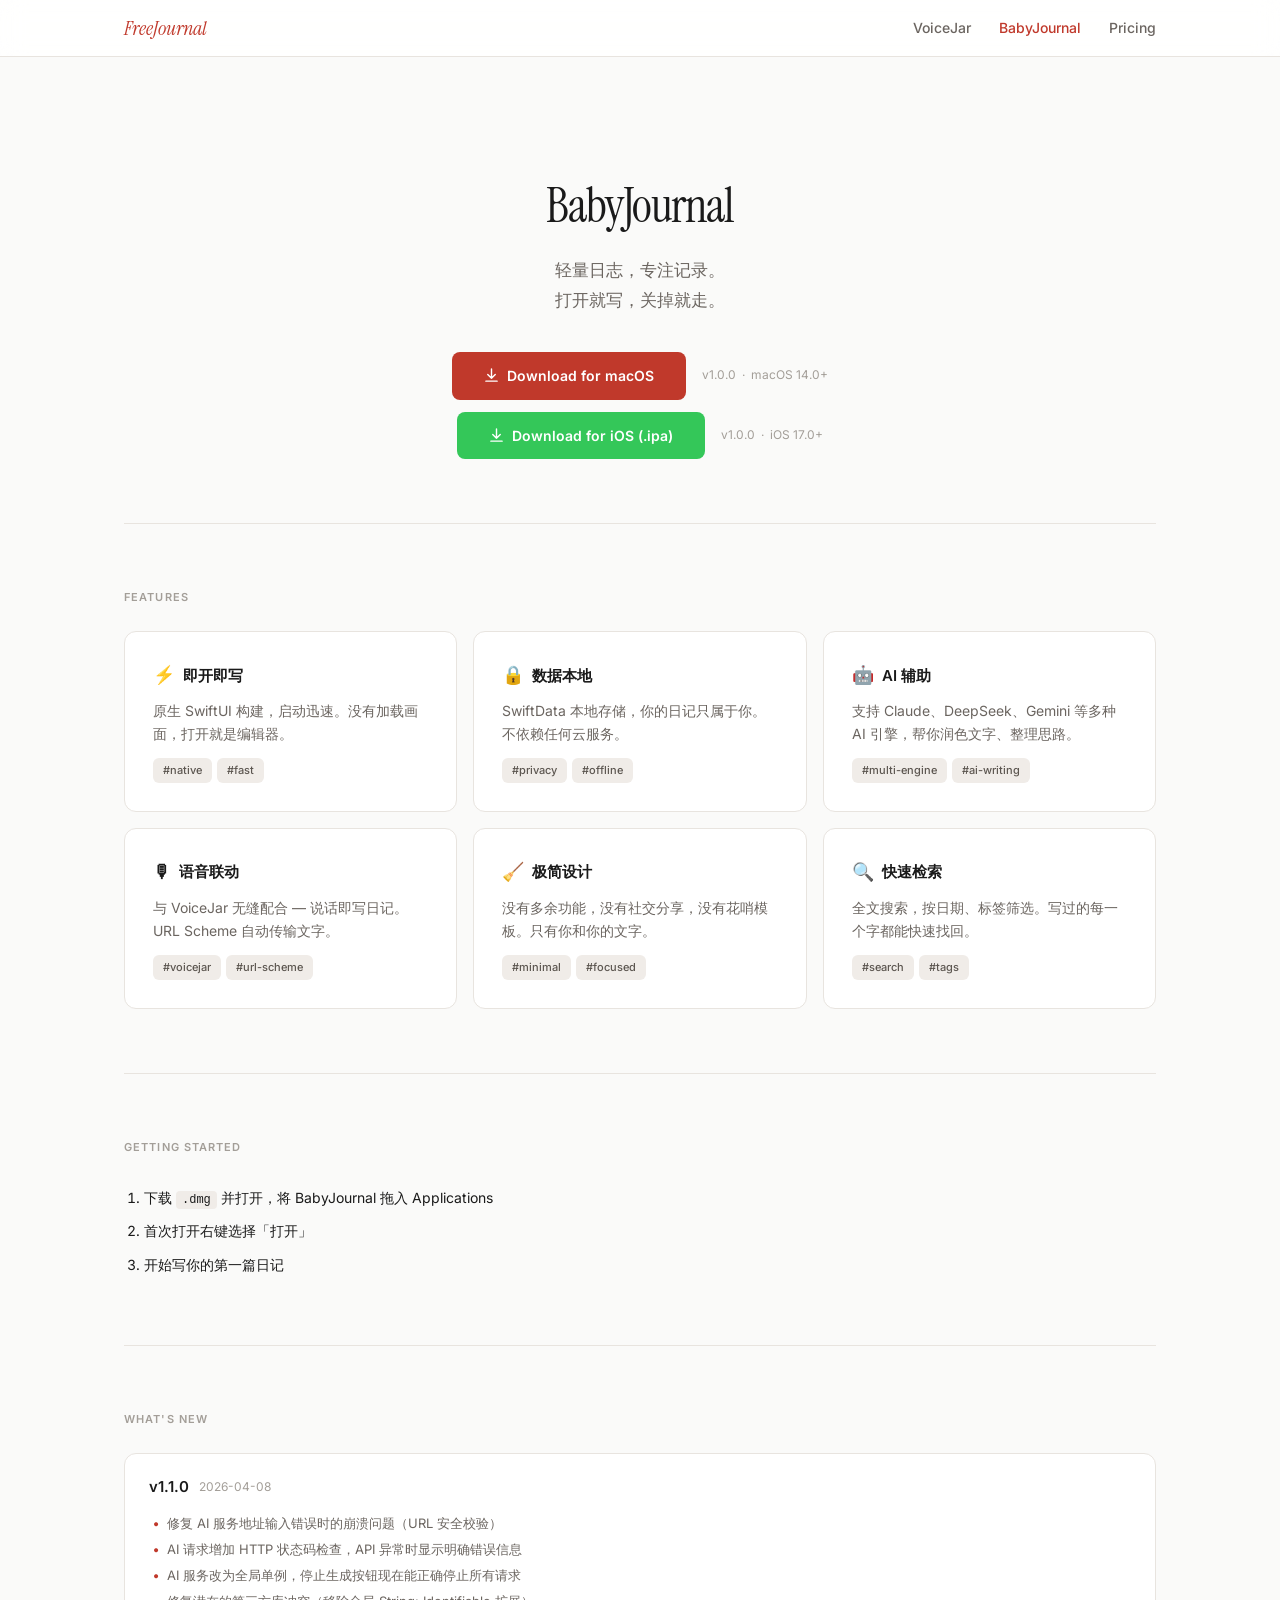
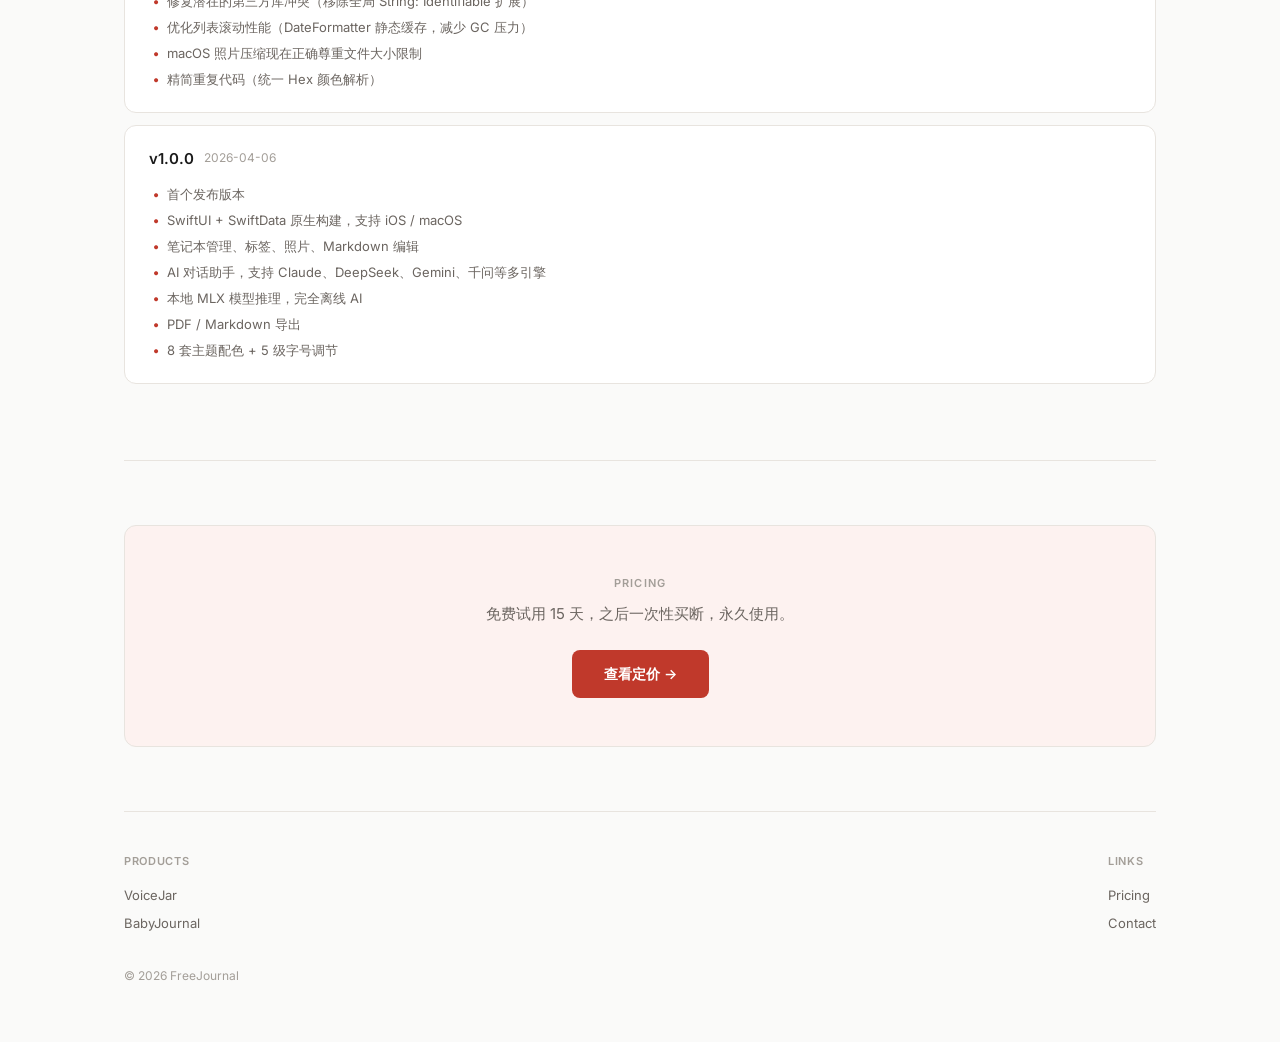
==== babyjournal/index.html @ 710d8aea "Update VoiceJar v1.0.0 + add BabyJournal downloads - VoiceJar: new DMG with translation feature, ind" ====
<!DOCTYPE html>
<html lang="zh-CN">
<head>
    <meta charset="UTF-8">
    <meta name="viewport" content="width=device-width, initial-scale=1.0">
    <title>BabyJournal — 轻量日志 App</title>
    <meta name="description" content="轻量日志，专注记录。原生 macOS 应用，数据本地存储，AI 辅助写作。">
    <link rel="icon" href="/favicon.svg" type="image/svg+xml">
    <meta property="og:title" content="BabyJournal — 轻量日志 App">
    <meta property="og:description" content="轻量日志，专注记录。原生 macOS 应用，数据本地存储，AI 辅助写作。">
    <meta property="og:type" content="website">
    <meta property="og:url" content="https://freejournal.app/babyjournal/">
    <meta property="og:image" content="https://freejournal.app/og-image.svg">
    <meta name="twitter:card" content="summary_large_image">
    <link rel="stylesheet" href="../style.css">
</head>
<body>

    <div class="nav"><div class="nav-inner">
        <a href="../" class="nav-logo">FreeJournal</a>
        <div class="nav-links">
            <a href="../voicejar/">VoiceJar</a>
            <a href="../babyjournal/" class="active">BabyJournal</a>
            <a href="../pricing/">Pricing</a>
        </div>
    </div></div>

    <div class="container">

        <div class="hero">
            <h1>BabyJournal</h1>
            <p class="sub">轻量日志，专注记录。<br>打开就写，关掉就走。</p>
            <div class="dl">
                <a href="./BabyJournal.dmg" class="btn">
                    <svg viewBox="0 0 16 16" fill="none"><path d="M8 1v10M4 7l4 4 4-4M2 14h12" stroke="currentColor" stroke-width="1.5" stroke-linecap="round" stroke-linejoin="round"/></svg>
                    Download for macOS
                </a>
                <span class="meta">v1.0.0&ensp;·&ensp;macOS 14.0+</span>
            </div>
            <div class="dl" style="margin-top:12px">
                <a href="./BabyJournal.ipa" class="btn" style="background:var(--accent2,#34c759)">
                    <svg viewBox="0 0 16 16" fill="none"><path d="M8 1v10M4 7l4 4 4-4M2 14h12" stroke="currentColor" stroke-width="1.5" stroke-linecap="round" stroke-linejoin="round"/></svg>
                    Download for iOS (.ipa)
                </a>
                <span class="meta">v1.0.0&ensp;·&ensp;iOS 17.0+</span>
            </div>
        </div>

        <hr class="divider">

        <section>
            <p class="slabel">Features</p>
            <div class="features">
                <div class="fc"><h3><span>⚡</span> 即开即写</h3><p>原生 SwiftUI 构建，启动迅速。没有加载画面，打开就是编辑器。</p><div class="tag-row"><span class="tag">#native</span><span class="tag">#fast</span></div></div>
                <div class="fc"><h3><span>🔒</span> 数据本地</h3><p>SwiftData 本地存储，你的日记只属于你。不依赖任何云服务。</p><div class="tag-row"><span class="tag">#privacy</span><span class="tag">#offline</span></div></div>
                <div class="fc"><h3><span>🤖</span> AI 辅助</h3><p>支持 Claude、DeepSeek、Gemini 等多种 AI 引擎，帮你润色文字、整理思路。</p><div class="tag-row"><span class="tag">#multi-engine</span><span class="tag">#ai-writing</span></div></div>
                <div class="fc"><h3><span>🎙</span> 语音联动</h3><p>与 VoiceJar 无缝配合 — 说话即写日记。URL Scheme 自动传输文字。</p><div class="tag-row"><span class="tag">#voicejar</span><span class="tag">#url-scheme</span></div></div>
                <div class="fc"><h3><span>🧹</span> 极简设计</h3><p>没有多余功能，没有社交分享，没有花哨模板。只有你和你的文字。</p><div class="tag-row"><span class="tag">#minimal</span><span class="tag">#focused</span></div></div>
                <div class="fc"><h3><span>🔍</span> 快速检索</h3><p>全文搜索，按日期、标签筛选。写过的每一个字都能快速找回。</p><div class="tag-row"><span class="tag">#search</span><span class="tag">#tags</span></div></div>
            </div>
        </section>

        <hr class="divider">

        <section>
            <p class="slabel">Getting Started</p>
            <ol class="gs">
                <li>下载 <code>.dmg</code> 并打开，将 BabyJournal 拖入 Applications</li>
                <li>首次打开右键选择「打开」</li>
                <li>开始写你的第一篇日记</li>
            </ol>
        </section>

        <hr class="divider">

        <section>
            <p class="slabel">What's New</p>
            <div class="changelog">
                <div class="cl-entry">
                    <h3>v1.1.0 <span class="cl-date">2026-04-08</span></h3>
                    <ul>
                        <li>修复 AI 服务地址输入错误时的崩溃问题（URL 安全校验）</li>
                        <li>AI 请求增加 HTTP 状态码检查，API 异常时显示明确错误信息</li>
                        <li>AI 服务改为全局单例，停止生成按钮现在能正确停止所有请求</li>
                        <li>修复潜在的第三方库冲突（移除全局 String: Identifiable 扩展）</li>
                        <li>优化列表滚动性能（DateFormatter 静态缓存，减少 GC 压力）</li>
                        <li>macOS 照片压缩现在正确尊重文件大小限制</li>
                        <li>精简重复代码（统一 Hex 颜色解析）</li>
                    </ul>
                </div>
                <div class="cl-entry">
                    <h3>v1.0.0 <span class="cl-date">2026-04-06</span></h3>
                    <ul>
                        <li>首个发布版本</li>
                        <li>SwiftUI + SwiftData 原生构建，支持 iOS / macOS</li>
                        <li>笔记本管理、标签、照片、Markdown 编辑</li>
                        <li>AI 对话助手，支持 Claude、DeepSeek、Gemini、千问等多引擎</li>
                        <li>本地 MLX 模型推理，完全离线 AI</li>
                        <li>PDF / Markdown 导出</li>
                        <li>8 套主题配色 + 5 级字号调节</li>
                    </ul>
                </div>
            </div>
        </section>

        <hr class="divider">

        <section>
            <div class="cta-card">
                <p class="slabel">Pricing</p>
                <p class="desc">免费试用 15 天，之后一次性买断，永久使用。</p>
                <a href="../pricing/" class="btn">查看定价 &rarr;</a>
            </div>
        </section>

        <hr class="divider">

        <div class="footer"><div class="footer-inner">
            <div class="footer-col"><h4>Products</h4><a href="../voicejar/">VoiceJar</a><a href="../babyjournal/">BabyJournal</a></div>
            <div class="footer-col"><h4>Links</h4><a href="../pricing/">Pricing</a><a href="mailto:hi@freejournal.app">Contact</a></div>
        </div><p class="footer-copy">&copy; 2026 FreeJournal</p></div>

    </div>
</body>
</html>
---- style.css ----
/* ===== FreeJournal Design System ===== */
/* Single source of truth — all pages share this file */

@import url('https://fonts.googleapis.com/css2?family=Instrument+Serif:ital@0;1&family=Inter:wght@400;500;600;700&display=swap');

*, *::before, *::after { margin:0; padding:0; box-sizing:border-box }

:root {
    --bg: #ffffff;
    --bg-page: #fafaf9;
    --bg-subtle: #f5f3f0;
    --text: #1a1a1a;
    --text-sec: #6b6560;
    --text-tri: #a39e98;
    --accent: #c0392b;
    --accent-hover: #a93226;
    --accent-light: #fdf2f0;
    --border: #e8e4df;
    --card: #ffffff;
    --tag-bg: #f0ece8;
    --tag-text: #5c5650;
    --shadow: 0 1px 3px rgba(0,0,0,.04);
    --shadow-lg: 0 8px 24px rgba(0,0,0,.06);
    --font-serif: 'Instrument Serif', Georgia, serif;
    --font-sans: 'Inter', -apple-system, BlinkMacSystemFont, sans-serif;
    --font-mono: 'SF Mono', Monaco, monospace;
    --radius: 12px;
    --max: 1080px;
    --max-read: 720px;
}

@media (prefers-color-scheme: dark) { :root {
    --bg: #111110;
    --bg-page: #0c0c0b;
    --bg-subtle: #1a1918;
    --text: #e8e5e1;
    --text-sec: #a39e98;
    --text-tri: #6b6560;
    --accent: #e74c3c;
    --accent-hover: #d44332;
    --accent-light: #2d1a18;
    --border: #2a2826;
    --card: #1a1918;
    --tag-bg: #2a2826;
    --tag-text: #c5c0ba;
    --shadow: 0 1px 3px rgba(0,0,0,.2);
    --shadow-lg: 0 8px 24px rgba(0,0,0,.3);
}}

html { scroll-behavior: smooth }

body {
    font-family: var(--font-sans);
    font-size: 15px;
    line-height: 1.7;
    color: var(--text);
    background: var(--bg-page);
    -webkit-font-smoothing: antialiased;
}

a { color: inherit; text-decoration: none }

/* ===== Navigation ===== */

.nav {
    background: rgba(255,255,255,.85);
    backdrop-filter: blur(12px);
    -webkit-backdrop-filter: blur(12px);
    border-bottom: 1px solid var(--border);
    position: sticky;
    top: 0;
    z-index: 50;
}

@media (prefers-color-scheme: dark) {
    .nav { background: rgba(17,17,16,.85) }
}

.nav-inner {
    max-width: var(--max);
    margin: 0 auto;
    padding: 0 24px;
    height: 56px;
    display: flex;
    align-items: center;
    justify-content: space-between;
}

.nav-logo {
    font-family: var(--font-serif);
    font-size: 20px;
    font-style: italic;
    color: var(--accent);
}

.nav-links { display: flex; gap: 28px }

.nav-links a {
    font-size: 14px;
    font-weight: 500;
    color: var(--text-sec);
    transition: color .15s;
}

.nav-links a:hover { color: var(--text) }
.nav-links a.active { color: var(--accent) }

/* ===== Container ===== */

.container { max-width: var(--max); margin: 0 auto; padding: 0 24px }
.container-narrow { max-width: var(--max-read); margin: 0 auto; padding: 0 24px }

/* ===== Hero ===== */

.hero {
    padding: 120px 0 64px;
    text-align: center;
    max-width: 680px;
    margin: 0 auto;
}

.hero h1 {
    font-family: var(--font-serif);
    font-size: 48px;
    font-weight: 400;
    letter-spacing: -0.03em;
    line-height: 1.2;
}

.hero h1#typed {
    display: inline;
    padding-right: 2px;
    border-right: 2px solid var(--accent);
    animation: blink 1s step-end infinite;
}

@keyframes blink { 50% { border-color: transparent } }

.hero .sub {
    margin-top: 20px;
    font-size: 17px;
    color: var(--text-sec);
    line-height: 1.8;
}

.hero .dl {
    margin-top: 36px;
    display: flex;
    justify-content: center;
    align-items: center;
    gap: 16px;
    flex-wrap: wrap;
}

/* ===== Buttons ===== */

.btn {
    display: inline-flex;
    align-items: center;
    justify-content: center;
    gap: 8px;
    font-family: var(--font-sans);
    font-size: 14px;
    font-weight: 600;
    color: #fff;
    background: var(--accent);
    padding: 12px 32px;
    border-radius: 8px;
    text-decoration: none;
    transition: background .15s, opacity .15s;
    cursor: pointer;
}

.btn:hover { background: var(--accent-hover) }
.btn svg { width: 15px; height: 15px }

.btn-outline {
    background: transparent;
    color: var(--accent);
    border: 1.5px solid var(--accent);
}

.btn-outline:hover {
    background: var(--accent-light);
}

.btn-full { width: 100%; margin-top: 20px }

.meta { font-size: 12px; color: var(--text-tri) }

/* ===== Divider ===== */

.divider { border: none; border-top: 1px solid var(--border); margin: 0 }

/* ===== Section Labels ===== */

.slabel {
    font-size: 11px;
    font-weight: 600;
    text-transform: uppercase;
    letter-spacing: .1em;
    color: var(--text-tri);
    margin-bottom: 24px;
}

section { padding: 64px 0 }

/* ===== Product Cards (Homepage) ===== */

.product-card {
    display: flex;
    align-items: flex-start;
    gap: 24px;
    padding: 32px;
    background: var(--card);
    border: 1px solid var(--border);
    border-radius: var(--radius);
    margin-bottom: 16px;
    transition: box-shadow .25s, border-color .25s;
    text-decoration: none;
    color: var(--text);
}

.product-card:hover {
    box-shadow: var(--shadow-lg);
    border-color: transparent;
}

.product-icon {
    width: 48px;
    height: 48px;
    border-radius: 14px;
    display: flex;
    align-items: center;
    justify-content: center;
    font-size: 22px;
    flex-shrink: 0;
}

.product-icon-voice { background: var(--accent-light) }
.product-icon-journal { background: #fef9ee }

.product-body { flex: 1; min-width: 0 }

.product-body h3 {
    font-size: 18px;
    font-weight: 600;
    margin-bottom: 6px;
}

.product-body p {
    font-size: 15px;
    color: var(--text-sec);
    line-height: 1.7;
}

.product-tags { display: flex; gap: 6px; margin-top: 12px; flex-wrap: wrap }

.tag {
    font-size: 11px;
    font-weight: 500;
    color: var(--tag-text);
    background: var(--tag-bg);
    padding: 3px 10px;
    border-radius: 6px;
}

.product-arrow {
    color: var(--accent);
    font-size: 18px;
    align-self: center;
    flex-shrink: 0;
    width: 36px;
    height: 36px;
    border-radius: 50%;
    background: var(--accent-light);
    display: flex;
    align-items: center;
    justify-content: center;
    transition: all .2s;
}

.product-card:hover .product-arrow {
    background: var(--accent);
    color: #fff;
    transform: translateX(2px);
}

/* ===== Values Grid ===== */

.values { display: grid; grid-template-columns: 1fr 1fr; gap: 16px; margin-top: 8px }

.value-item {
    padding: 28px;
    background: var(--card);
    border: 1px solid var(--border);
    border-radius: var(--radius);
}

.value-item h3 { font-size: 15px; font-weight: 600; margin-bottom: 6px }
.value-item p { font-size: 14px; color: var(--text-sec); line-height: 1.7 }

/* ===== Feature Cards ===== */

.features { display: grid; grid-template-columns: 1fr 1fr 1fr; gap: 16px }

.fc {
    padding: 28px;
    background: var(--card);
    border: 1px solid var(--border);
    border-radius: var(--radius);
    transition: box-shadow .25s, border-color .25s;
}

.fc:hover { border-color: transparent; box-shadow: var(--shadow-lg) }

.fc h3 {
    font-size: 15px;
    font-weight: 600;
    margin-bottom: 8px;
    display: flex;
    align-items: center;
    gap: 8px;
}

.fc h3 span { font-size: 18px }
.fc p { font-size: 14px; color: var(--text-sec); line-height: 1.7 }
.fc .tag-row { display: flex; gap: 5px; margin-top: 12px }

/* ===== Steps ===== */

.steps-list { counter-reset: s }

.step-row {
    display: flex;
    gap: 16px;
    padding: 20px 0;
    border-bottom: 1px solid var(--border);
}

.step-row:last-child { border-bottom: none }

.step-num {
    counter-increment: s;
    flex-shrink: 0;
    width: 32px;
    height: 32px;
    border-radius: 50%;
    background: var(--accent);
    color: #fff;
    display: flex;
    align-items: center;
    justify-content: center;
    font-size: 13px;
    font-weight: 700;
}

.step-num::after { content: counter(s) }
.step-text h3 { font-size: 14px; font-weight: 600; margin-bottom: 4px }
.step-text p { font-size: 13px; color: var(--text-sec); line-height: 1.7 }

/* ===== Getting Started List ===== */

ol.gs { padding-left: 20px; margin-top: 12px }
ol.gs li { font-size: 14px; line-height: 2.4; color: var(--text) }

code {
    font-family: var(--font-mono);
    font-size: 12px;
    background: var(--tag-bg);
    padding: 2px 6px;
    border-radius: 4px;
}

/* ===== Pricing ===== */

.pricing-grid { display: grid; grid-template-columns: repeat(3, 1fr); gap: 24px }

.pc {
    position: relative;
    padding: 40px 32px;
    border: 1px solid var(--border);
    border-radius: var(--radius);
    background: var(--card);
    text-align: center;
    transition: box-shadow .25s, border-color .25s;
}

.pc:hover { box-shadow: var(--shadow-lg); border-color: transparent }
.pc-hl { border: 2px solid var(--accent) }
.pc-hl:hover { box-shadow: 0 8px 24px rgba(192,57,43,.1) }

.pc-badge {
    position: absolute;
    top: -11px;
    left: 50%;
    transform: translateX(-50%);
    font-size: 11px;
    font-weight: 600;
    background: var(--accent);
    color: #fff;
    padding: 3px 14px;
    border-radius: 100px;
    letter-spacing: .02em;
}

.pc h3 { font-size: 20px; font-weight: 600; margin-bottom: 4px }
.pc .desc { font-size: 14px; color: var(--text-sec); margin-bottom: 24px }

.pc .price {
    font-family: var(--font-serif);
    font-size: 52px;
    font-weight: 400;
    color: var(--accent);
    letter-spacing: -0.02em;
}

.pc .note { font-size: 13px; color: var(--text-tri); margin-top: 6px; margin-bottom: 28px }
.pc ul { list-style: none; text-align: left; margin-bottom: 8px }

.pc li {
    font-size: 14px;
    line-height: 2.4;
    padding-left: 20px;
    position: relative;
    color: var(--text);
}

.pc li::before {
    content: '\2713';
    position: absolute;
    left: 0;
    color: var(--accent);
    font-weight: 600;
    font-size: 13px;
}

/* ===== Changelog ===== */

.changelog { margin-top: 8px }

.cl-entry {
    padding: 20px 24px;
    background: var(--card);
    border: 1px solid var(--border);
    border-radius: var(--radius);
    margin-bottom: 12px;
}

.cl-entry h3 {
    font-size: 15px;
    font-weight: 600;
    margin-bottom: 10px;
    display: flex;
    align-items: center;
    gap: 10px;
}

.cl-date {
    font-size: 12px;
    font-weight: 400;
    color: var(--text-tri);
}

.cl-entry ul {
    list-style: none;
    padding: 0;
}

.cl-entry li {
    font-size: 13px;
    color: var(--text-sec);
    line-height: 2;
    padding-left: 18px;
    position: relative;
}

.cl-entry li::before {
    content: '\2022';
    position: absolute;
    left: 4px;
    color: var(--accent);
    font-weight: 700;
}

/* ===== CTA Card ===== */

.cta-card {
    text-align: center;
    padding: 48px 32px;
    background: var(--accent-light);
    border: 1px solid var(--border);
    border-radius: var(--radius);
}

.cta-card p.slabel { margin-bottom: 8px }
.cta-card p.desc { font-size: 15px; color: var(--text-sec); margin-bottom: 24px }

/* ===== FAQ ===== */

.faq-item {
    padding: 18px 0;
    border-bottom: 1px solid var(--border);
}

.faq-item:first-child { border-top: 1px solid var(--border) }
.faq-item h3 { font-size: 15px; font-weight: 600; margin-bottom: 6px }
.faq-item p { font-size: 14px; color: var(--text-sec); line-height: 1.7 }

/* ===== Footer ===== */

.footer { padding: 40px 0 56px }

.footer-inner {
    display: flex;
    justify-content: space-between;
    align-items: flex-start;
}

.footer-col h4 {
    font-size: 11px;
    font-weight: 600;
    text-transform: uppercase;
    letter-spacing: .06em;
    color: var(--text-tri);
    margin-bottom: 10px;
}

.footer-col a {
    display: block;
    font-size: 13px;
    color: var(--text-sec);
    line-height: 2.2;
    transition: color .15s;
}

.footer-col a:hover { color: var(--accent) }

.footer-copy {
    font-size: 12px;
    color: var(--text-tri);
    margin-top: 28px;
}

/* ===== Responsive ===== */

@media (max-width: 768px) {
    .hero { padding: 80px 0 48px }
    .hero h1 { font-size: 32px }
    .hero .dl { flex-direction: column }
    .features { grid-template-columns: 1fr }
    .values { grid-template-columns: 1fr }
    .pricing-grid { grid-template-columns: 1fr }
    .product-card { flex-direction: column; gap: 16px }
    .product-arrow { align-self: flex-start }
    .footer-inner { flex-direction: column; gap: 24px }
}

@media (min-width: 769px) and (max-width: 960px) {
    .features { grid-template-columns: 1fr 1fr }
}
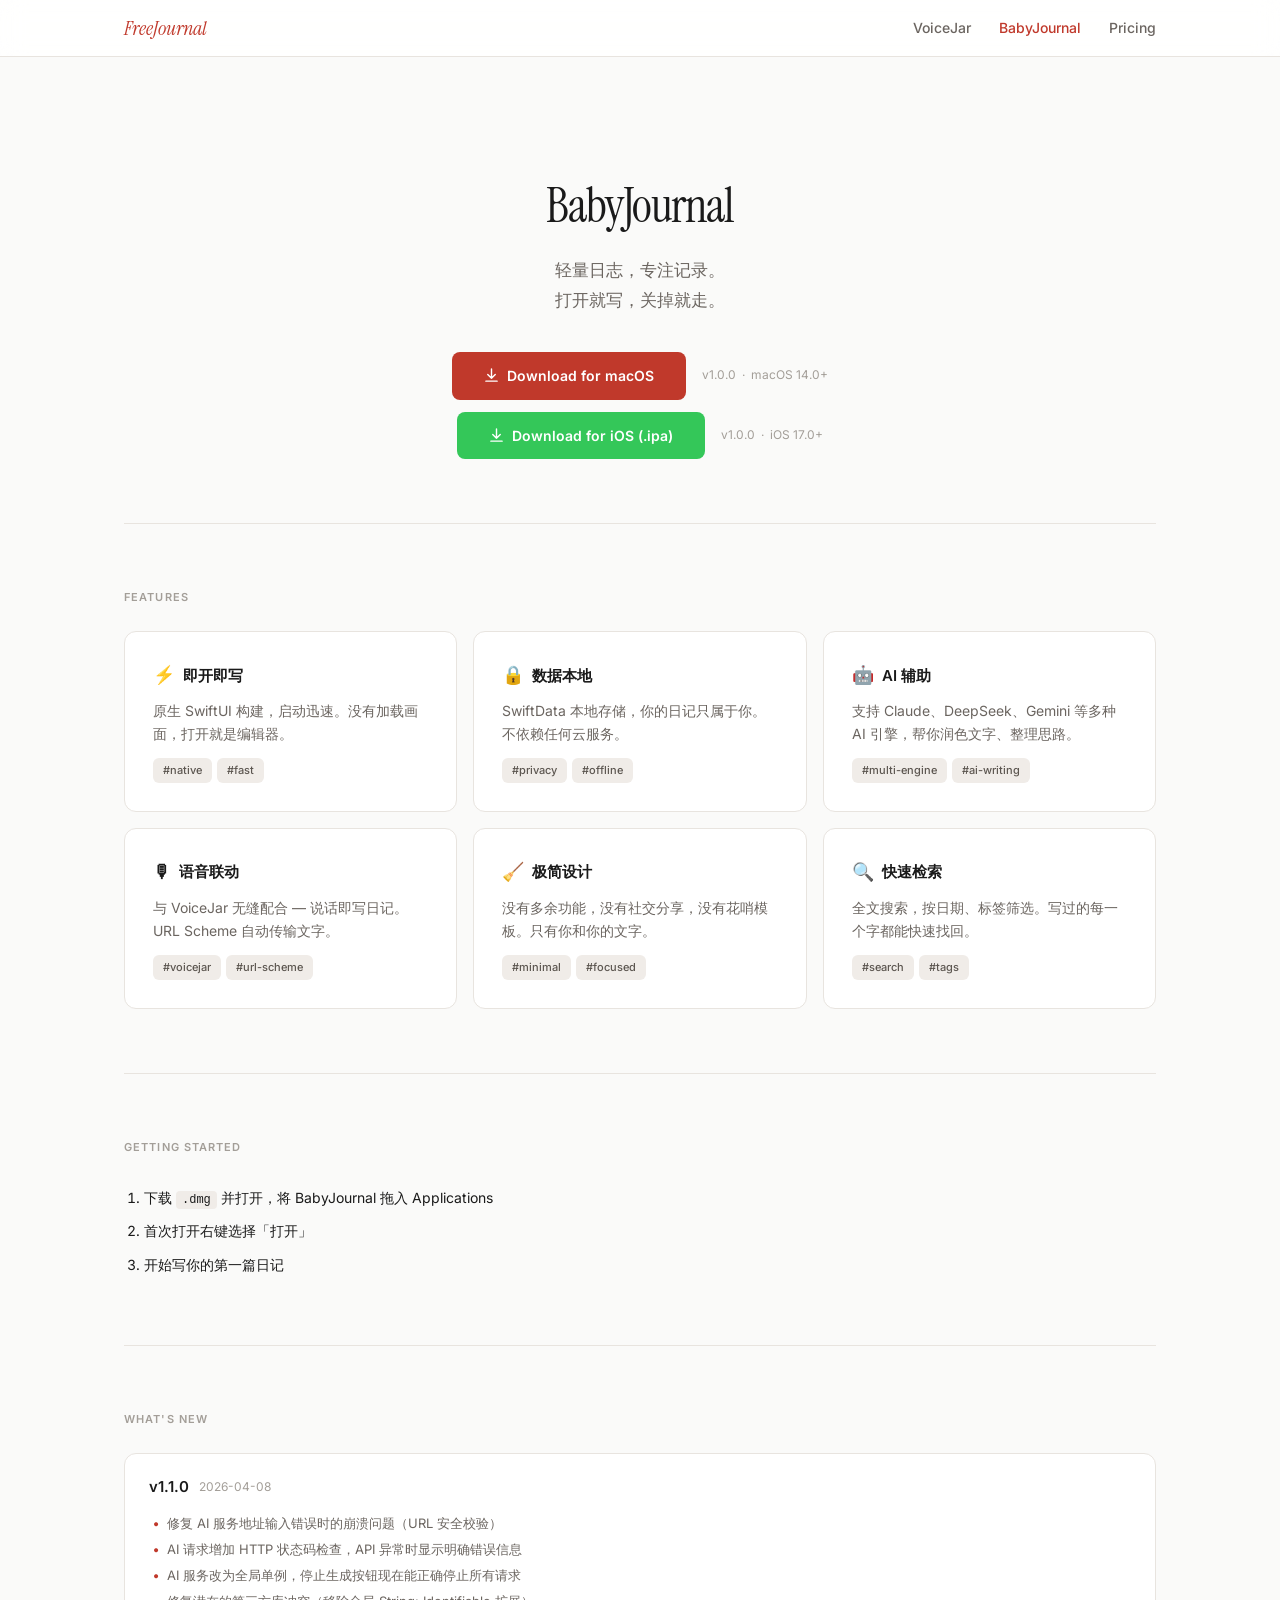
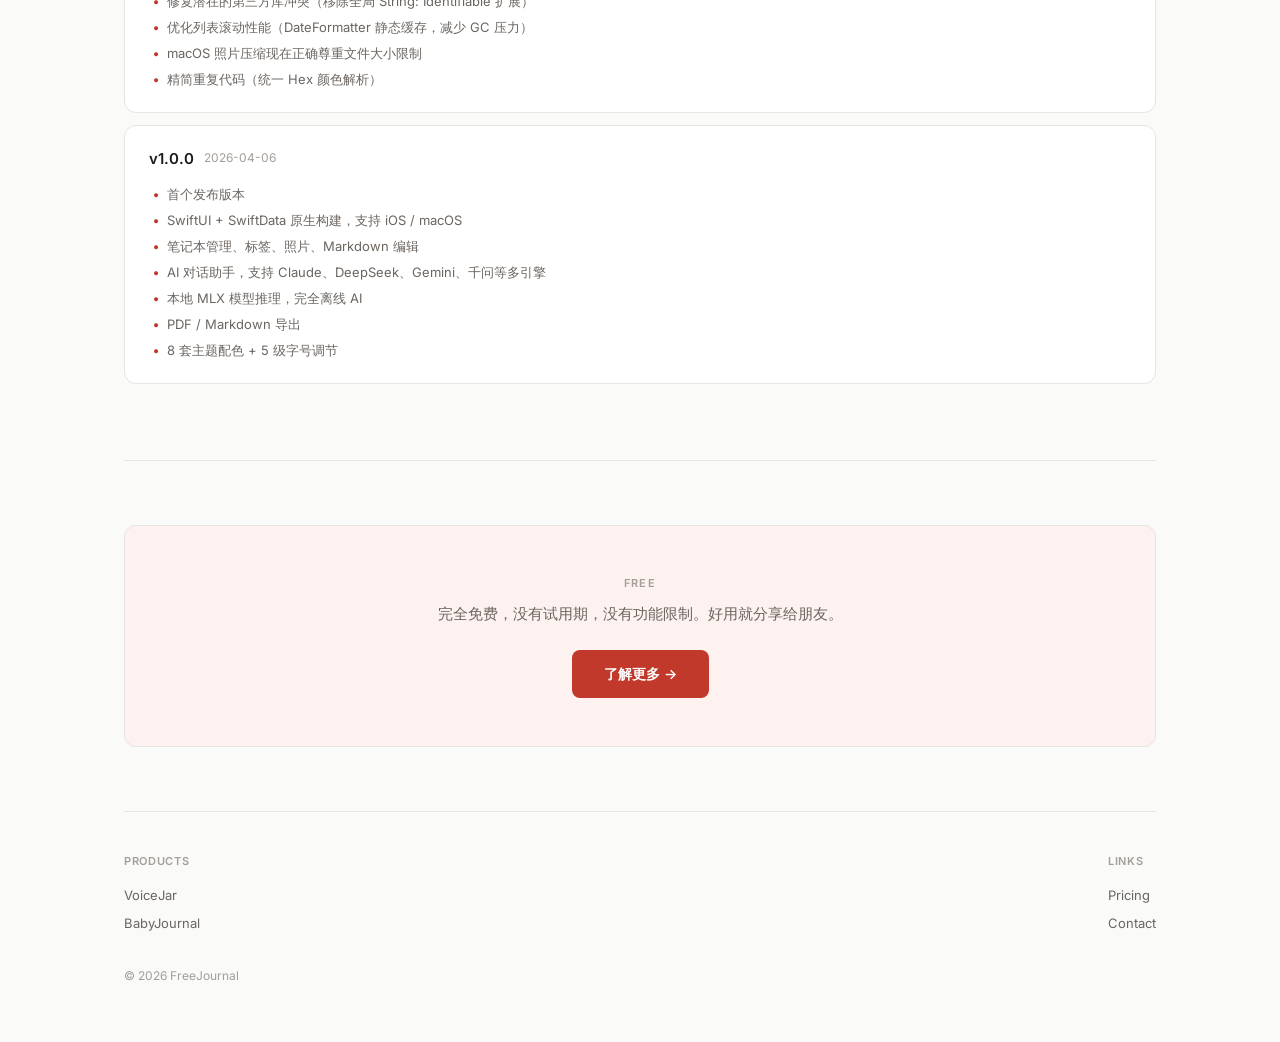
==== commit 9c379fce: "Switch to free model — all apps completely free - Pricing page: replace paid tiers with free messagi" ====
--- a/babyjournal/index.html
+++ b/babyjournal/index.html
@@ -107,9 +107,9 @@
 
         <section>
             <div class="cta-card">
-                <p class="slabel">Pricing</p>
-                <p class="desc">免费试用 15 天，之后一次性买断，永久使用。</p>
-                <a href="../pricing/" class="btn">查看定价 &rarr;</a>
+                <p class="slabel">Free</p>
+                <p class="desc">完全免费，没有试用期，没有功能限制。好用就分享给朋友。</p>
+                <a href="../pricing/" class="btn">了解更多 &rarr;</a>
             </div>
         </section>
 
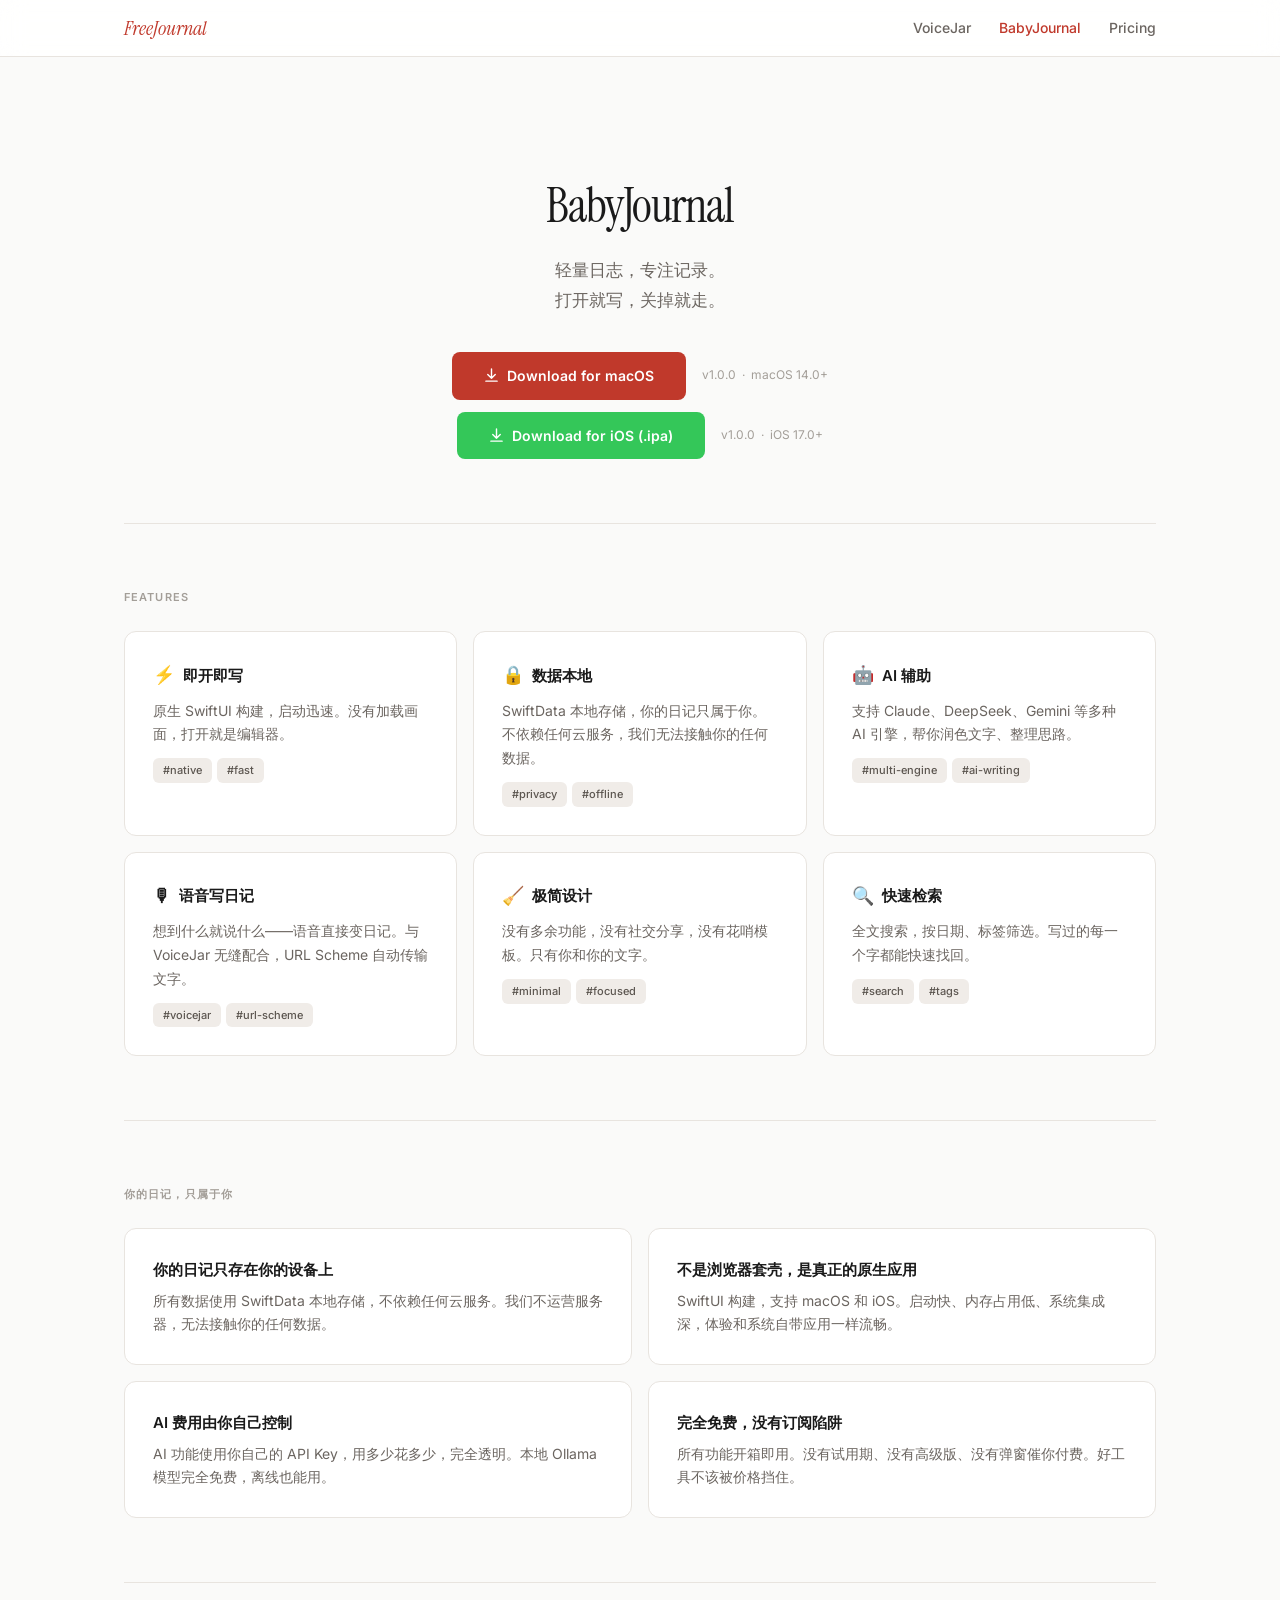
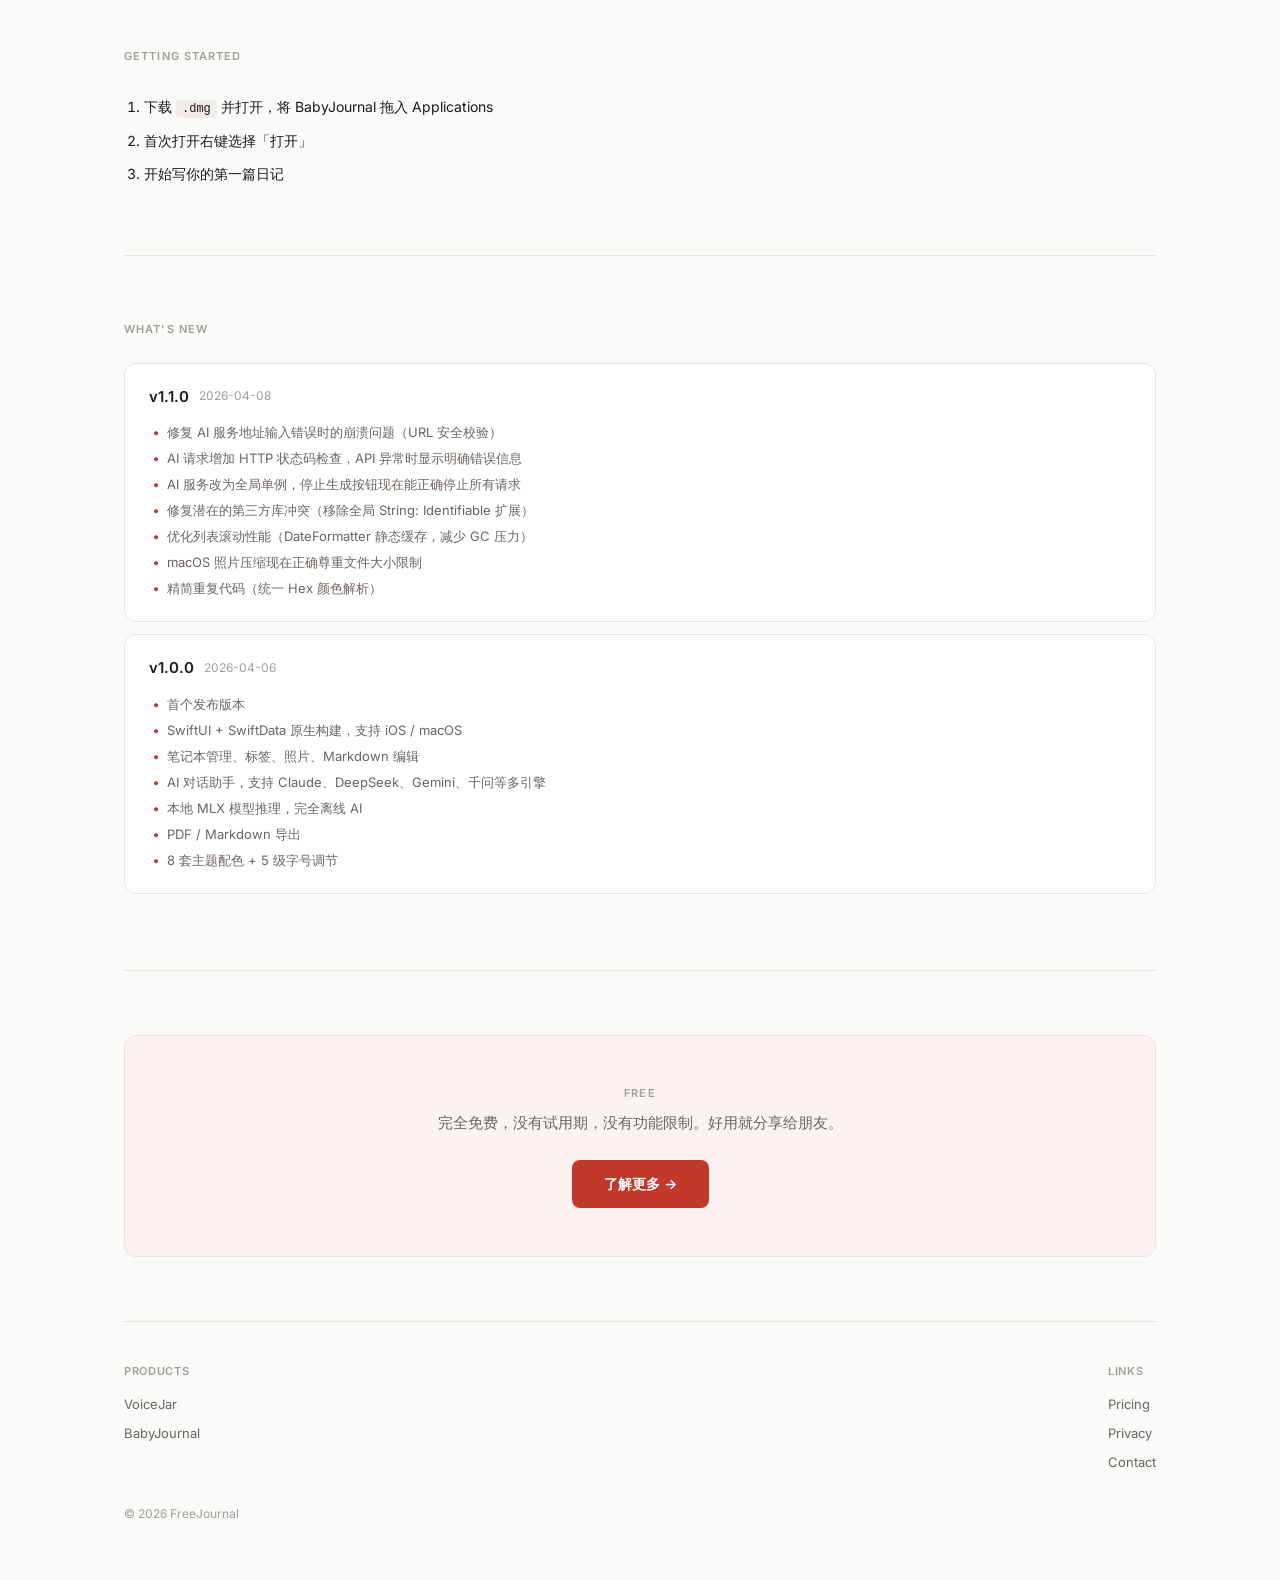
==== commit ac6f30d9: "SEO优化 + 内容增强 + BabyJournal最新版DMG - 全站SEO meta标签(title/description/keywords/OG/Twitter/canonical) - 首" ====
--- a/babyjournal/index.html
+++ b/babyjournal/index.html
@@ -3,15 +3,22 @@
 <head>
     <meta charset="UTF-8">
     <meta name="viewport" content="width=device-width, initial-scale=1.0">
-    <title>BabyJournal — 轻量日志 App</title>
-    <meta name="description" content="轻量日志，专注记录。原生 macOS 应用，数据本地存储，AI 辅助写作。">
+    <title>BabyJournal — 免费轻量日记 App | macOS + iOS 原生，数据本地存储</title>
+    <meta name="description" content="BabyJournal 是一款完全免费的轻量日记应用。SwiftUI 原生开发，支持 macOS 和 iOS。数据本地存储，支持语音写日记和多种 AI 辅助写作引擎。即开即写，你的日记只属于你自己。">
+    <meta name="keywords" content="日记app,日记软件,免费日记,mac日记,iOS日记,本地存储日记,AI写作,语音日记,隐私日记,Day One替代,独立开发">
     <link rel="icon" href="/favicon.svg" type="image/svg+xml">
-    <meta property="og:title" content="BabyJournal — 轻量日志 App">
-    <meta property="og:description" content="轻量日志，专注记录。原生 macOS 应用，数据本地存储，AI 辅助写作。">
+    <link rel="canonical" href="https://freejournal.app/babyjournal/">
+    <meta property="og:title" content="BabyJournal — 免费轻量日记 App | macOS + iOS 原生">
+    <meta property="og:description" content="完全免费的轻量日记应用。SwiftUI 原生开发，数据本地存储，支持语音写日记和多种 AI 辅助写作引擎。">
     <meta property="og:type" content="website">
     <meta property="og:url" content="https://freejournal.app/babyjournal/">
     <meta property="og:image" content="https://freejournal.app/og-image.svg">
+    <meta property="og:site_name" content="FreeJournal">
+    <meta property="og:locale" content="zh_CN">
     <meta name="twitter:card" content="summary_large_image">
+    <meta name="twitter:title" content="BabyJournal — 免费轻量日记 App">
+    <meta name="twitter:description" content="即开即写，数据本地存储。macOS + iOS 原生日记应用，完全免费。">
+    <meta name="twitter:image" content="https://freejournal.app/og-image.svg">
     <link rel="stylesheet" href="../style.css">
 </head>
 <body>
@@ -49,12 +56,12 @@
         <hr class="divider">
 
         <section>
-            <p class="slabel">Features</p>
+            <h2 class="slabel">Features</h2>
             <div class="features">
                 <div class="fc"><h3><span>⚡</span> 即开即写</h3><p>原生 SwiftUI 构建，启动迅速。没有加载画面，打开就是编辑器。</p><div class="tag-row"><span class="tag">#native</span><span class="tag">#fast</span></div></div>
-                <div class="fc"><h3><span>🔒</span> 数据本地</h3><p>SwiftData 本地存储，你的日记只属于你。不依赖任何云服务。</p><div class="tag-row"><span class="tag">#privacy</span><span class="tag">#offline</span></div></div>
+                <div class="fc"><h3><span>🔒</span> 数据本地</h3><p>SwiftData 本地存储，你的日记只属于你。不依赖任何云服务，我们无法接触你的任何数据。</p><div class="tag-row"><span class="tag">#privacy</span><span class="tag">#offline</span></div></div>
                 <div class="fc"><h3><span>🤖</span> AI 辅助</h3><p>支持 Claude、DeepSeek、Gemini 等多种 AI 引擎，帮你润色文字、整理思路。</p><div class="tag-row"><span class="tag">#multi-engine</span><span class="tag">#ai-writing</span></div></div>
-                <div class="fc"><h3><span>🎙</span> 语音联动</h3><p>与 VoiceJar 无缝配合 — 说话即写日记。URL Scheme 自动传输文字。</p><div class="tag-row"><span class="tag">#voicejar</span><span class="tag">#url-scheme</span></div></div>
+                <div class="fc"><h3><span>🎙</span> 语音写日记</h3><p>想到什么就说什么——语音直接变日记。与 VoiceJar 无缝配合，URL Scheme 自动传输文字。</p><div class="tag-row"><span class="tag">#voicejar</span><span class="tag">#url-scheme</span></div></div>
                 <div class="fc"><h3><span>🧹</span> 极简设计</h3><p>没有多余功能，没有社交分享，没有花哨模板。只有你和你的文字。</p><div class="tag-row"><span class="tag">#minimal</span><span class="tag">#focused</span></div></div>
                 <div class="fc"><h3><span>🔍</span> 快速检索</h3><p>全文搜索，按日期、标签筛选。写过的每一个字都能快速找回。</p><div class="tag-row"><span class="tag">#search</span><span class="tag">#tags</span></div></div>
             </div>
@@ -63,7 +70,31 @@
         <hr class="divider">
 
         <section>
-            <p class="slabel">Getting Started</p>
+            <h2 class="slabel">你的日记，只属于你</h2>
+            <div class="values">
+                <div class="value-item">
+                    <h3>你的日记只存在你的设备上</h3>
+                    <p>所有数据使用 SwiftData 本地存储，不依赖任何云服务。我们不运营服务器，无法接触你的任何数据。</p>
+                </div>
+                <div class="value-item">
+                    <h3>不是浏览器套壳，是真正的原生应用</h3>
+                    <p>SwiftUI 构建，支持 macOS 和 iOS。启动快、内存占用低、系统集成深，体验和系统自带应用一样流畅。</p>
+                </div>
+                <div class="value-item">
+                    <h3>AI 费用由你自己控制</h3>
+                    <p>AI 功能使用你自己的 API Key，用多少花多少，完全透明。本地 Ollama 模型完全免费，离线也能用。</p>
+                </div>
+                <div class="value-item">
+                    <h3>完全免费，没有订阅陷阱</h3>
+                    <p>所有功能开箱即用。没有试用期、没有高级版、没有弹窗催你付费。好工具不该被价格挡住。</p>
+                </div>
+            </div>
+        </section>
+
+        <hr class="divider">
+
+        <section>
+            <h2 class="slabel">Getting Started</h2>
             <ol class="gs">
                 <li>下载 <code>.dmg</code> 并打开，将 BabyJournal 拖入 Applications</li>
                 <li>首次打开右键选择「打开」</li>
@@ -74,7 +105,7 @@
         <hr class="divider">
 
         <section>
-            <p class="slabel">What's New</p>
+            <h2 class="slabel">What's New</h2>
             <div class="changelog">
                 <div class="cl-entry">
                     <h3>v1.1.0 <span class="cl-date">2026-04-08</span></h3>
@@ -117,7 +148,7 @@
 
         <div class="footer"><div class="footer-inner">
             <div class="footer-col"><h4>Products</h4><a href="../voicejar/">VoiceJar</a><a href="../babyjournal/">BabyJournal</a></div>
-            <div class="footer-col"><h4>Links</h4><a href="../pricing/">Pricing</a><a href="mailto:hi@freejournal.app">Contact</a></div>
+            <div class="footer-col"><h4>Links</h4><a href="../pricing/">Pricing</a><a href="../privacy.html">Privacy</a><a href="mailto:hi@freejournal.app">Contact</a></div>
         </div><p class="footer-copy">&copy; 2026 FreeJournal</p></div>
 
     </div>
--- a/style.css
+++ b/style.css
@@ -194,13 +194,15 @@
 
 /* ===== Section Labels ===== */
 
-.slabel {
+.slabel, h2.slabel {
+    font-family: var(--font-sans);
     font-size: 11px;
     font-weight: 600;
     text-transform: uppercase;
     letter-spacing: .1em;
     color: var(--text-tri);
     margin-bottom: 24px;
+    line-height: 1.7;
 }
 
 section { padding: 64px 0 }
@@ -542,6 +544,84 @@
     margin-top: 28px;
 }
 
+/* ===== Testimonials ===== */
+
+.testimonials { display: grid; grid-template-columns: 1fr 1fr 1fr; gap: 16px }
+
+.testimonial-item {
+    padding: 28px;
+    background: var(--card);
+    border: 1px solid var(--border);
+    border-radius: var(--radius);
+    transition: box-shadow .25s, border-color .25s;
+}
+
+.testimonial-item:hover { border-color: transparent; box-shadow: var(--shadow-lg) }
+
+.testimonial-text {
+    font-size: 15px;
+    font-style: italic;
+    line-height: 1.8;
+    color: var(--text);
+    margin-bottom: 16px;
+}
+
+.testimonial-author { display: flex; align-items: center }
+
+.testimonial-name {
+    font-size: 13px;
+    color: var(--text-tri);
+    font-weight: 500;
+}
+
+/* ===== Share CTA ===== */
+
+.cta-share {
+    text-align: center;
+    padding: 48px 32px;
+    background: var(--accent-light);
+    border: 1px solid var(--border);
+    border-radius: var(--radius);
+}
+
+.cta-share h2 {
+    font-size: 18px;
+    font-weight: 600;
+    margin-bottom: 8px;
+}
+
+.cta-share .desc {
+    font-size: 15px;
+    color: var(--text-sec);
+    margin-bottom: 24px;
+}
+
+.share-toast {
+    display: inline-block;
+    margin-left: 12px;
+    font-size: 13px;
+    color: var(--accent);
+    font-weight: 500;
+    opacity: 0;
+    transition: opacity .3s;
+}
+
+.share-toast.show { opacity: 1 }
+
+/* ===== Utility ===== */
+
+.visually-hidden {
+    position: absolute;
+    width: 1px;
+    height: 1px;
+    padding: 0;
+    margin: -1px;
+    overflow: hidden;
+    clip: rect(0,0,0,0);
+    white-space: nowrap;
+    border: 0;
+}
+
 /* ===== Responsive ===== */
 
 @media (max-width: 768px) {
@@ -550,6 +630,7 @@
     .hero .dl { flex-direction: column }
     .features { grid-template-columns: 1fr }
     .values { grid-template-columns: 1fr }
+    .testimonials { grid-template-columns: 1fr }
     .pricing-grid { grid-template-columns: 1fr }
     .product-card { flex-direction: column; gap: 16px }
     .product-arrow { align-self: flex-start }
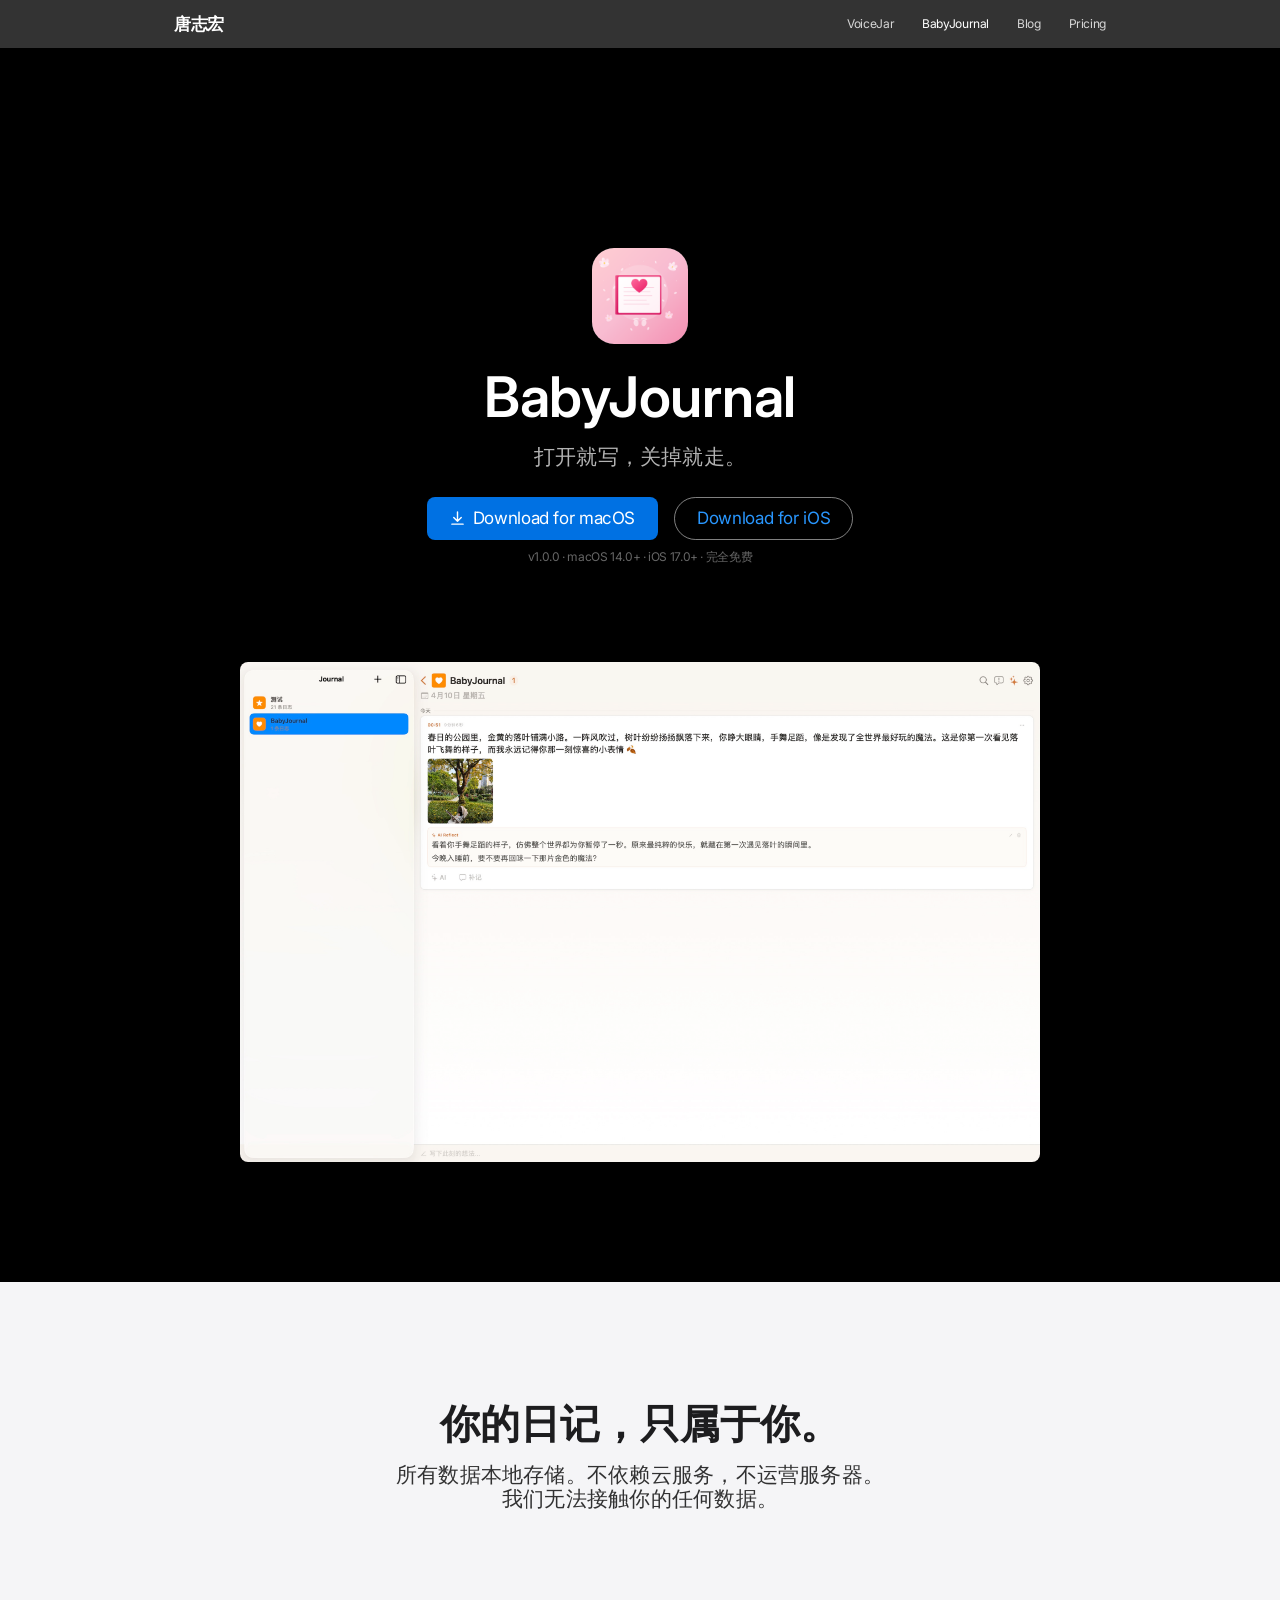
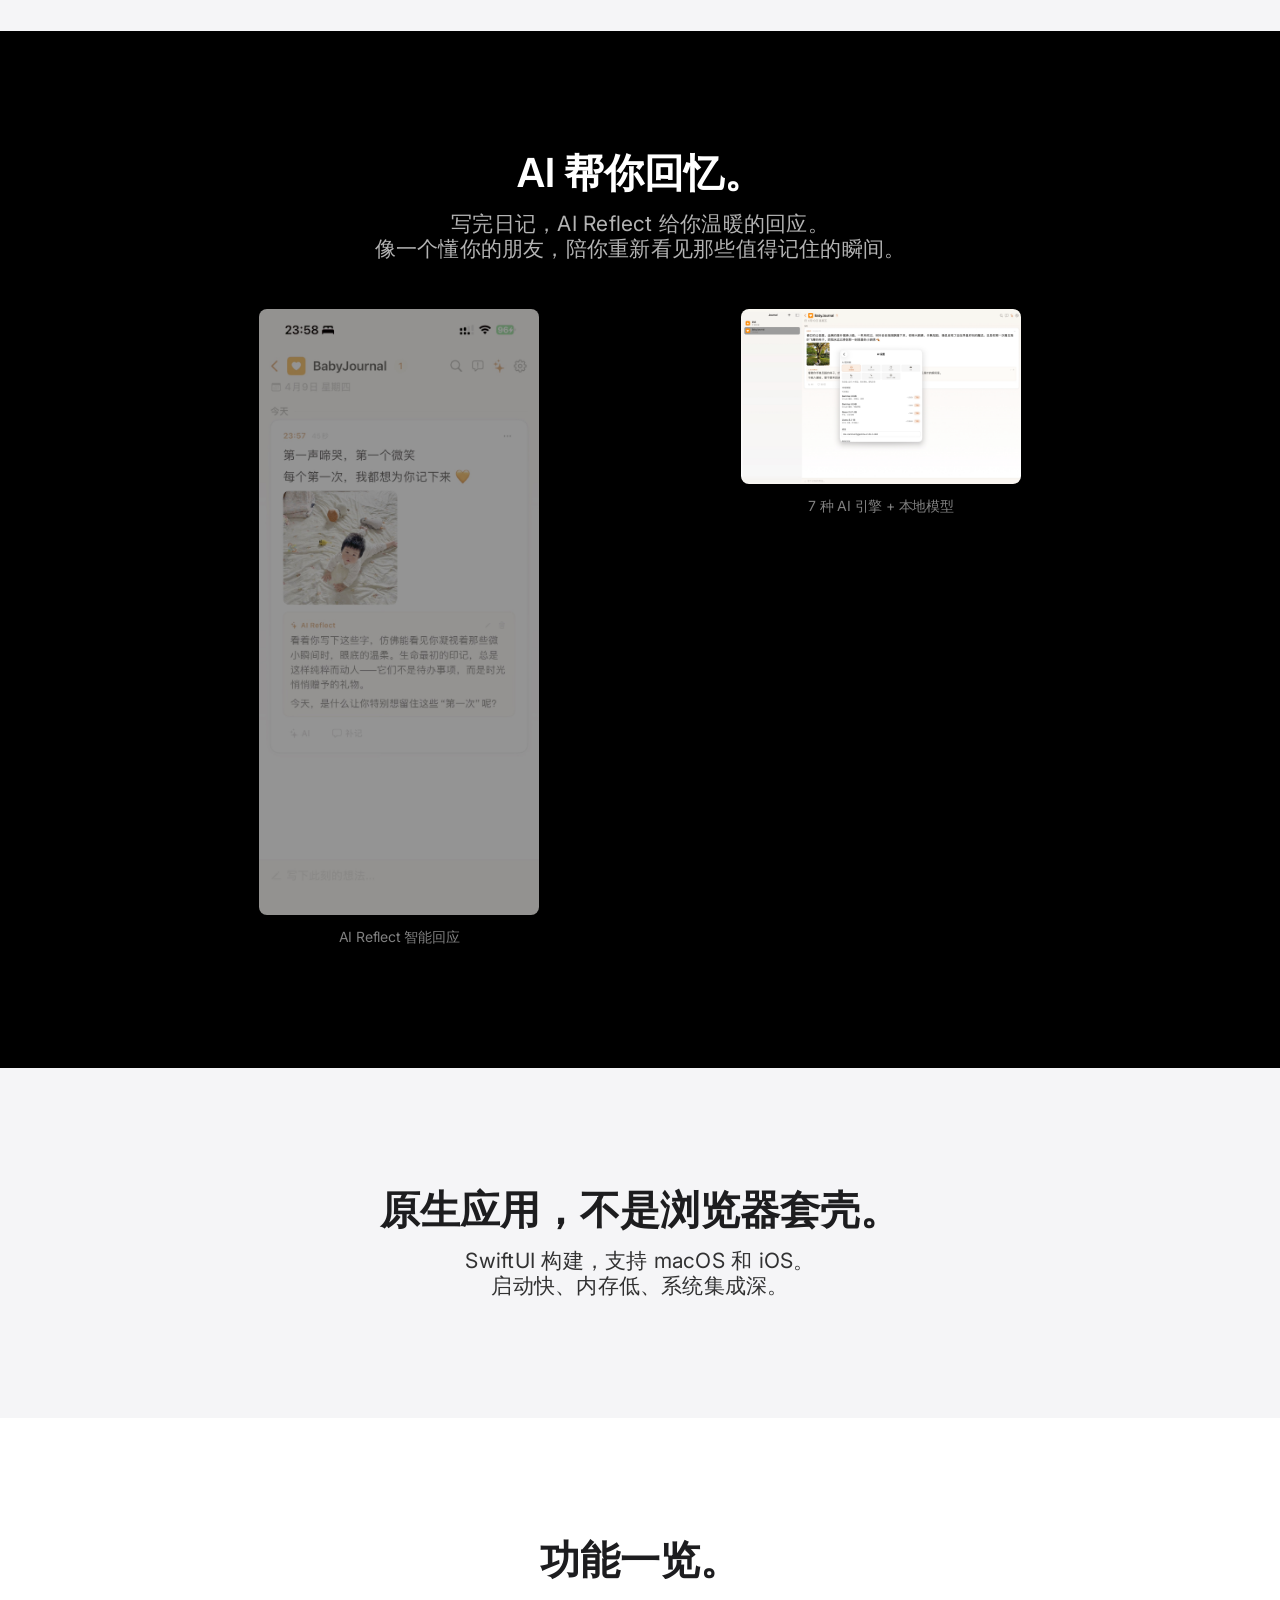
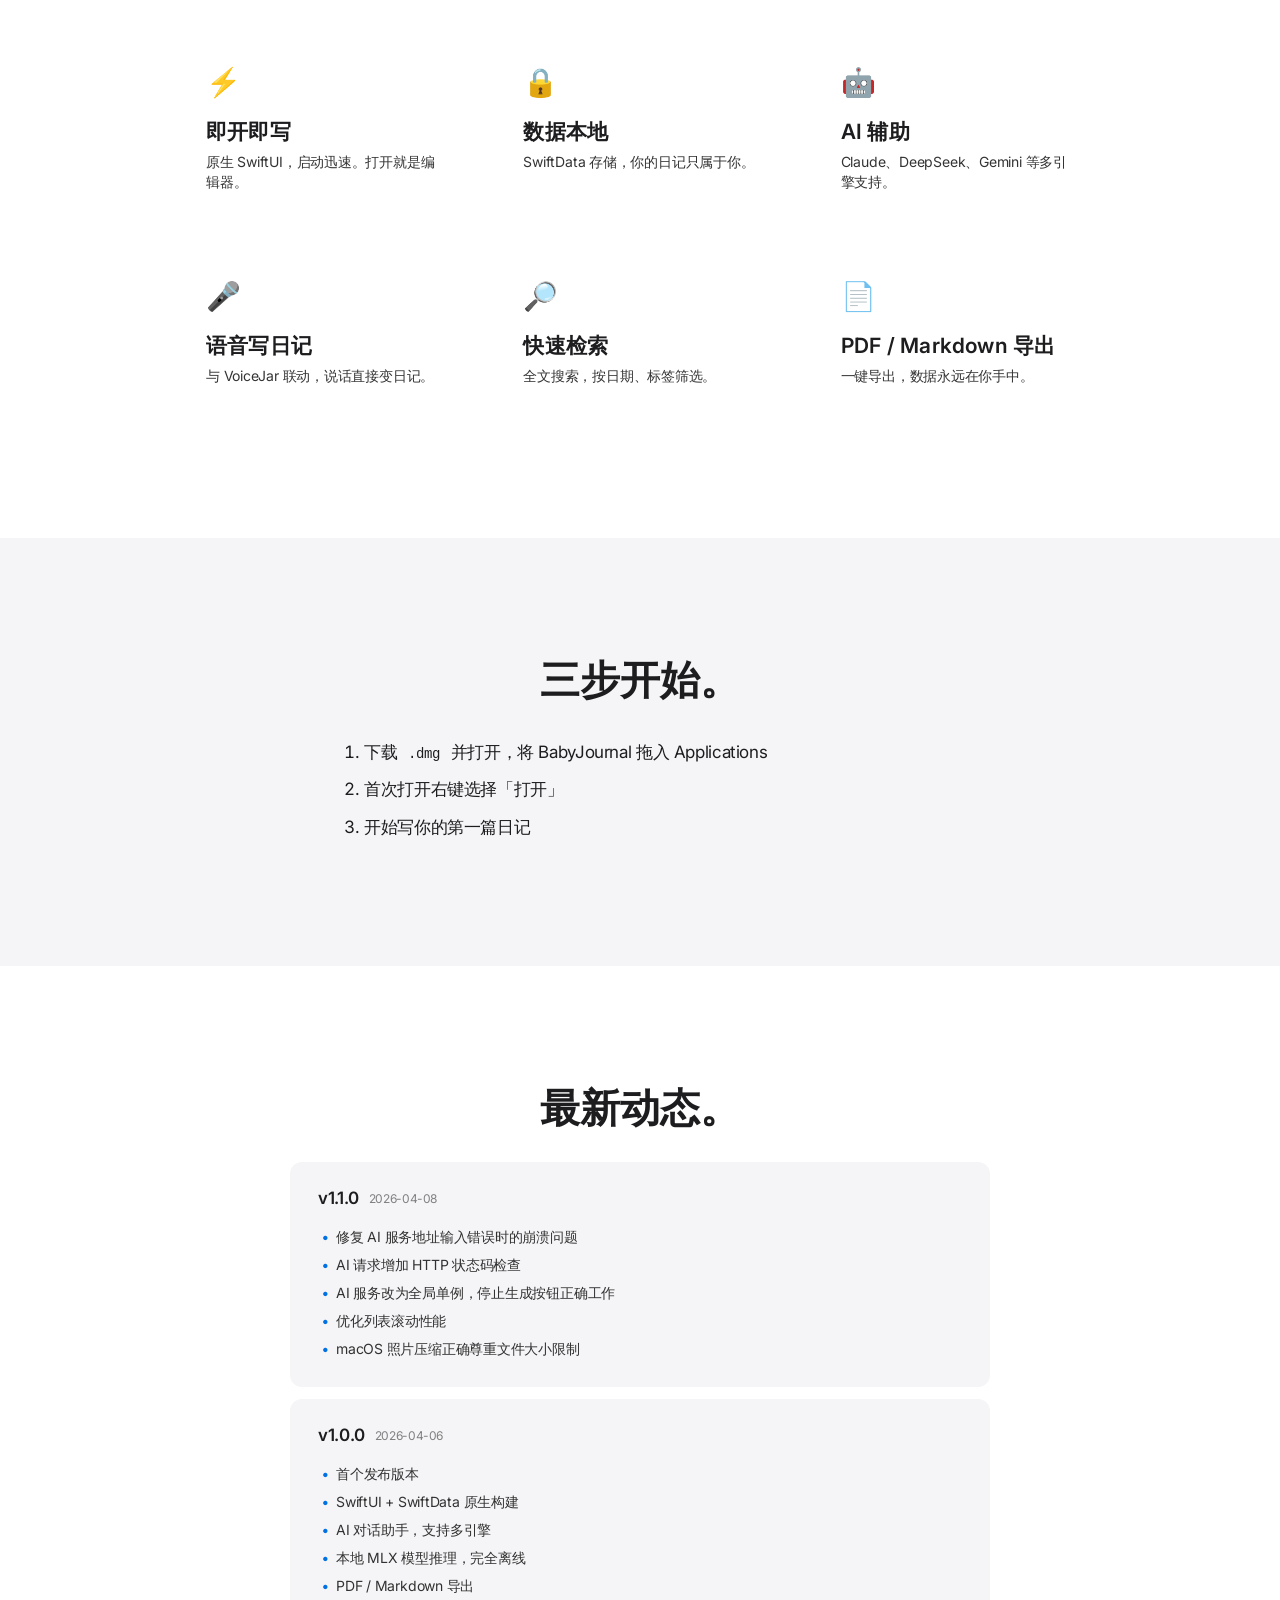
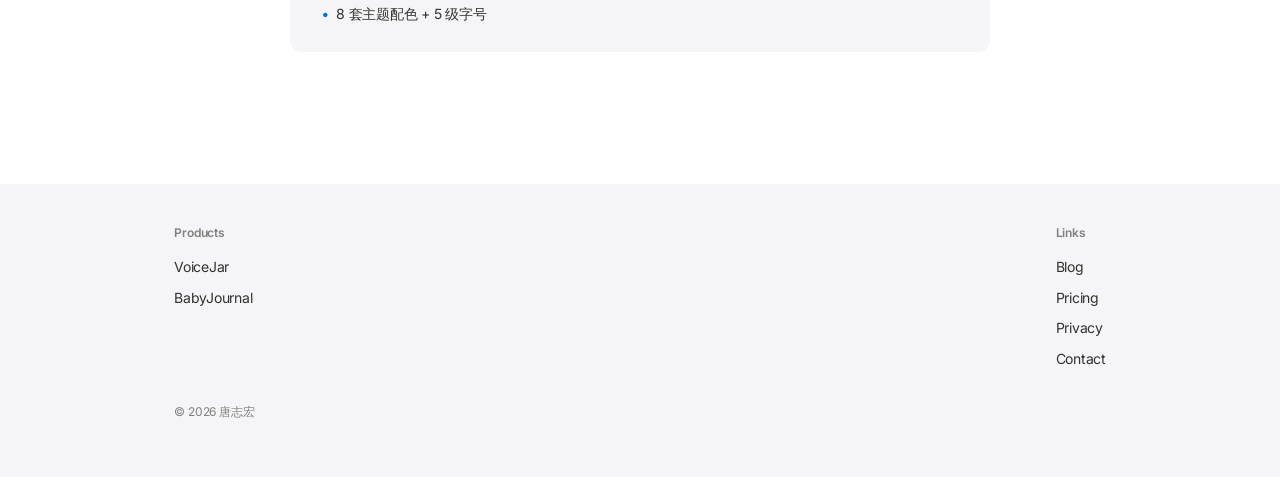
==== commit ab7181bf: "同步 tangzhihong.com Apple 风格改版 全站内容与 tangzhihong.com 同步，Apple 设计语言改版。  Co-Authored-By: Claude Opus 4." ====
--- a/babyjournal/index.html
+++ b/babyjournal/index.html
@@ -4,153 +4,190 @@
     <meta charset="UTF-8">
     <meta name="viewport" content="width=device-width, initial-scale=1.0">
     <title>BabyJournal — 免费轻量日记 App | macOS + iOS 原生，数据本地存储</title>
-    <meta name="description" content="BabyJournal 是一款完全免费的轻量日记应用。SwiftUI 原生开发，支持 macOS 和 iOS。数据本地存储，支持语音写日记和多种 AI 辅助写作引擎。即开即写，你的日记只属于你自己。">
-    <meta name="keywords" content="日记app,日记软件,免费日记,mac日记,iOS日记,本地存储日记,AI写作,语音日记,隐私日记,Day One替代,独立开发">
+    <meta name="description" content="BabyJournal 是一款完全免费的轻量日记应用。SwiftUI 原生开发，支持 macOS 和 iOS。数据本地存储，支持语音写日记和多种 AI 辅助写作引擎。">
+    <meta name="keywords" content="日记app,日记软件,免费日记,mac日记,iOS日记,本地存储日记,AI写作,语音日记,隐私日记,Day One替代">
     <link rel="icon" href="/favicon.svg" type="image/svg+xml">
-    <link rel="canonical" href="https://freejournal.app/babyjournal/">
-    <meta property="og:title" content="BabyJournal — 免费轻量日记 App | macOS + iOS 原生">
-    <meta property="og:description" content="完全免费的轻量日记应用。SwiftUI 原生开发，数据本地存储，支持语音写日记和多种 AI 辅助写作引擎。">
+    <link rel="canonical" href="https://tangzhihong.com/babyjournal/">
+    <meta property="og:title" content="BabyJournal — 免费轻量日记 App">
+    <meta property="og:description" content="完全免费的轻量日记应用。SwiftUI 原生开发，数据本地存储，支持多种 AI 辅助写作引擎。">
     <meta property="og:type" content="website">
-    <meta property="og:url" content="https://freejournal.app/babyjournal/">
-    <meta property="og:image" content="https://freejournal.app/og-image.svg">
-    <meta property="og:site_name" content="FreeJournal">
+    <meta property="og:url" content="https://tangzhihong.com/babyjournal/">
+    <meta property="og:image" content="https://tangzhihong.com/og-image.svg">
+    <meta property="og:site_name" content="唐志宏">
     <meta property="og:locale" content="zh_CN">
     <meta name="twitter:card" content="summary_large_image">
     <meta name="twitter:title" content="BabyJournal — 免费轻量日记 App">
     <meta name="twitter:description" content="即开即写，数据本地存储。macOS + iOS 原生日记应用，完全免费。">
-    <meta name="twitter:image" content="https://freejournal.app/og-image.svg">
+    <meta name="twitter:image" content="https://tangzhihong.com/og-image.svg">
     <link rel="stylesheet" href="../style.css">
 </head>
 <body>
 
     <div class="nav"><div class="nav-inner">
-        <a href="../" class="nav-logo">FreeJournal</a>
+        <a href="../" class="nav-logo">唐志宏</a>
         <div class="nav-links">
             <a href="../voicejar/">VoiceJar</a>
             <a href="../babyjournal/" class="active">BabyJournal</a>
+            <a href="../blog/">Blog</a>
             <a href="../pricing/">Pricing</a>
         </div>
     </div></div>
 
-    <div class="container">
-
-        <div class="hero">
-            <h1>BabyJournal</h1>
-            <p class="sub">轻量日志，专注记录。<br>打开就写，关掉就走。</p>
-            <div class="dl">
-                <a href="./BabyJournal.dmg" class="btn">
-                    <svg viewBox="0 0 16 16" fill="none"><path d="M8 1v10M4 7l4 4 4-4M2 14h12" stroke="currentColor" stroke-width="1.5" stroke-linecap="round" stroke-linejoin="round"/></svg>
-                    Download for macOS
-                </a>
-                <span class="meta">v1.0.0&ensp;·&ensp;macOS 14.0+</span>
+    <!-- Hero — Dark -->
+    <div class="section section-dark">
+        <div class="section-inner">
+            <div class="hero">
+                <img src="icon-web.png" alt="BabyJournal" class="app-icon-hero">
+                <h1 class="headline-hero">BabyJournal</h1>
+                <p class="subtitle">打开就写，关掉就走。</p>
+                <div class="cta-group">
+                    <a href="./BabyJournal.dmg" class="btn-primary">
+                        <svg viewBox="0 0 16 16" fill="none" width="15" height="15"><path d="M8 1v10M4 7l4 4 4-4M2 14h12" stroke="currentColor" stroke-width="1.5" stroke-linecap="round" stroke-linejoin="round"/></svg>
+                        Download for macOS
+                    </a>
+                    <a href="./BabyJournal.ipa" class="btn-pill">Download for iOS</a>
+                </div>
+                <p class="meta">v1.0.0 · macOS 14.0+ · iOS 17.0+ · 完全免费</p>
             </div>
-            <div class="dl" style="margin-top:12px">
-                <a href="./BabyJournal.ipa" class="btn" style="background:var(--accent2,#34c759)">
-                    <svg viewBox="0 0 16 16" fill="none"><path d="M8 1v10M4 7l4 4 4-4M2 14h12" stroke="currentColor" stroke-width="1.5" stroke-linecap="round" stroke-linejoin="round"/></svg>
-                    Download for iOS (.ipa)
-                </a>
-                <span class="meta">v1.0.0&ensp;·&ensp;iOS 17.0+</span>
+            <div class="screenshot-showcase">
+                <img src="screenshot-mac.jpg" alt="BabyJournal macOS 编辑界面">
             </div>
         </div>
+    </div>
 
-        <hr class="divider">
+    <!-- Privacy — Light -->
+    <div class="section section-light">
+        <div class="section-inner">
+            <h2 class="headline-section">你的日记，只属于你。</h2>
+            <p class="subtitle">所有数据本地存储。不依赖云服务，不运营服务器。<br>我们无法接触你的任何数据。</p>
+        </div>
+    </div>
 
-        <section>
-            <h2 class="slabel">Features</h2>
-            <div class="features">
-                <div class="fc"><h3><span>⚡</span> 即开即写</h3><p>原生 SwiftUI 构建，启动迅速。没有加载画面，打开就是编辑器。</p><div class="tag-row"><span class="tag">#native</span><span class="tag">#fast</span></div></div>
-                <div class="fc"><h3><span>🔒</span> 数据本地</h3><p>SwiftData 本地存储，你的日记只属于你。不依赖任何云服务，我们无法接触你的任何数据。</p><div class="tag-row"><span class="tag">#privacy</span><span class="tag">#offline</span></div></div>
-                <div class="fc"><h3><span>🤖</span> AI 辅助</h3><p>支持 Claude、DeepSeek、Gemini 等多种 AI 引擎，帮你润色文字、整理思路。</p><div class="tag-row"><span class="tag">#multi-engine</span><span class="tag">#ai-writing</span></div></div>
-                <div class="fc"><h3><span>🎙</span> 语音写日记</h3><p>想到什么就说什么——语音直接变日记。与 VoiceJar 无缝配合，URL Scheme 自动传输文字。</p><div class="tag-row"><span class="tag">#voicejar</span><span class="tag">#url-scheme</span></div></div>
-                <div class="fc"><h3><span>🧹</span> 极简设计</h3><p>没有多余功能，没有社交分享，没有花哨模板。只有你和你的文字。</p><div class="tag-row"><span class="tag">#minimal</span><span class="tag">#focused</span></div></div>
-                <div class="fc"><h3><span>🔍</span> 快速检索</h3><p>全文搜索，按日期、标签筛选。写过的每一个字都能快速找回。</p><div class="tag-row"><span class="tag">#search</span><span class="tag">#tags</span></div></div>
-            </div>
-        </section>
-
-        <hr class="divider">
-
-        <section>
-            <h2 class="slabel">你的日记，只属于你</h2>
-            <div class="values">
-                <div class="value-item">
-                    <h3>你的日记只存在你的设备上</h3>
-                    <p>所有数据使用 SwiftData 本地存储，不依赖任何云服务。我们不运营服务器，无法接触你的任何数据。</p>
+    <!-- AI — Dark -->
+    <div class="section section-dark">
+        <div class="section-inner">
+            <h2 class="headline-section">AI 帮你回忆。</h2>
+            <p class="subtitle">写完日记，AI Reflect 给你温暖的回应。<br>像一个懂你的朋友，陪你重新看见那些值得记住的瞬间。</p>
+            <div class="screenshot-grid">
+                <div style="text-align:center">
+                    <img src="screenshot-ios.jpg" alt="BabyJournal iOS AI Reflect">
+                    <p class="screenshot-caption">AI Reflect 智能回应</p>
                 </div>
-                <div class="value-item">
-                    <h3>不是浏览器套壳，是真正的原生应用</h3>
-                    <p>SwiftUI 构建，支持 macOS 和 iOS。启动快、内存占用低、系统集成深，体验和系统自带应用一样流畅。</p>
-                </div>
-                <div class="value-item">
-                    <h3>AI 费用由你自己控制</h3>
-                    <p>AI 功能使用你自己的 API Key，用多少花多少，完全透明。本地 Ollama 模型完全免费，离线也能用。</p>
-                </div>
-                <div class="value-item">
-                    <h3>完全免费，没有订阅陷阱</h3>
-                    <p>所有功能开箱即用。没有试用期、没有高级版、没有弹窗催你付费。好工具不该被价格挡住。</p>
+                <div style="text-align:center">
+                    <img src="screenshot-ai.jpg" alt="BabyJournal AI 引擎配置">
+                    <p class="screenshot-caption">7 种 AI 引擎 + 本地模型</p>
                 </div>
             </div>
-        </section>
+        </div>
+    </div>
 
-        <hr class="divider">
+    <!-- Native — Light -->
+    <div class="section section-light">
+        <div class="section-inner">
+            <h2 class="headline-section">原生应用，不是浏览器套壳。</h2>
+            <p class="subtitle">SwiftUI 构建，支持 macOS 和 iOS。<br>启动快、内存低、系统集成深。</p>
+        </div>
+    </div>
 
-        <section>
-            <h2 class="slabel">Getting Started</h2>
+    <!-- Features — White -->
+    <div class="section section-white">
+        <div class="section-inner">
+            <h2 class="headline-section">功能一览。</h2>
+            <div class="features-grid">
+                <div class="feature-item">
+                    <div class="feature-icon">&#9889;</div>
+                    <div class="feature-title">即开即写</div>
+                    <div class="feature-desc">原生 SwiftUI，启动迅速。打开就是编辑器。</div>
+                </div>
+                <div class="feature-item">
+                    <div class="feature-icon">&#128274;</div>
+                    <div class="feature-title">数据本地</div>
+                    <div class="feature-desc">SwiftData 存储，你的日记只属于你。</div>
+                </div>
+                <div class="feature-item">
+                    <div class="feature-icon">&#129302;</div>
+                    <div class="feature-title">AI 辅助</div>
+                    <div class="feature-desc">Claude、DeepSeek、Gemini 等多引擎支持。</div>
+                </div>
+                <div class="feature-item">
+                    <div class="feature-icon">&#127908;</div>
+                    <div class="feature-title">语音写日记</div>
+                    <div class="feature-desc">与 VoiceJar 联动，说话直接变日记。</div>
+                </div>
+                <div class="feature-item">
+                    <div class="feature-icon">&#128270;</div>
+                    <div class="feature-title">快速检索</div>
+                    <div class="feature-desc">全文搜索，按日期、标签筛选。</div>
+                </div>
+                <div class="feature-item">
+                    <div class="feature-icon">&#128196;</div>
+                    <div class="feature-title">PDF / Markdown 导出</div>
+                    <div class="feature-desc">一键导出，数据永远在你手中。</div>
+                </div>
+            </div>
+        </div>
+    </div>
+
+    <!-- Getting Started — Light -->
+    <div class="section section-light">
+        <div class="section-inner">
+            <h2 class="headline-section">三步开始。</h2>
             <ol class="gs">
                 <li>下载 <code>.dmg</code> 并打开，将 BabyJournal 拖入 Applications</li>
                 <li>首次打开右键选择「打开」</li>
                 <li>开始写你的第一篇日记</li>
             </ol>
-        </section>
+        </div>
+    </div>
 
-        <hr class="divider">
-
-        <section>
-            <h2 class="slabel">What's New</h2>
+    <!-- What's New — White -->
+    <div class="section section-white">
+        <div class="section-inner">
+            <h2 class="headline-section">最新动态。</h2>
             <div class="changelog">
                 <div class="cl-entry">
                     <h3>v1.1.0 <span class="cl-date">2026-04-08</span></h3>
                     <ul>
-                        <li>修复 AI 服务地址输入错误时的崩溃问题（URL 安全校验）</li>
-                        <li>AI 请求增加 HTTP 状态码检查，API 异常时显示明确错误信息</li>
-                        <li>AI 服务改为全局单例，停止生成按钮现在能正确停止所有请求</li>
-                        <li>修复潜在的第三方库冲突（移除全局 String: Identifiable 扩展）</li>
-                        <li>优化列表滚动性能（DateFormatter 静态缓存，减少 GC 压力）</li>
-                        <li>macOS 照片压缩现在正确尊重文件大小限制</li>
-                        <li>精简重复代码（统一 Hex 颜色解析）</li>
+                        <li>修复 AI 服务地址输入错误时的崩溃问题</li>
+                        <li>AI 请求增加 HTTP 状态码检查</li>
+                        <li>AI 服务改为全局单例，停止生成按钮正确工作</li>
+                        <li>优化列表滚动性能</li>
+                        <li>macOS 照片压缩正确尊重文件大小限制</li>
                     </ul>
                 </div>
                 <div class="cl-entry">
                     <h3>v1.0.0 <span class="cl-date">2026-04-06</span></h3>
                     <ul>
                         <li>首个发布版本</li>
-                        <li>SwiftUI + SwiftData 原生构建，支持 iOS / macOS</li>
-                        <li>笔记本管理、标签、照片、Markdown 编辑</li>
-                        <li>AI 对话助手，支持 Claude、DeepSeek、Gemini、千问等多引擎</li>
-                        <li>本地 MLX 模型推理，完全离线 AI</li>
+                        <li>SwiftUI + SwiftData 原生构建</li>
+                        <li>AI 对话助手，支持多引擎</li>
+                        <li>本地 MLX 模型推理，完全离线</li>
                         <li>PDF / Markdown 导出</li>
-                        <li>8 套主题配色 + 5 级字号调节</li>
+                        <li>8 套主题配色 + 5 级字号</li>
                     </ul>
                 </div>
             </div>
-        </section>
+        </div>
+    </div>
 
-        <hr class="divider">
+    <!-- Footer -->
+    <div class="footer">
+        <div class="footer-inner">
+            <div class="footer-col">
+                <h4>Products</h4>
+                <a href="../voicejar/">VoiceJar</a>
+                <a href="../babyjournal/">BabyJournal</a>
+            </div>
+            <div class="footer-col">
+                <h4>Links</h4>
+                <a href="../blog/">Blog</a>
+                <a href="../pricing/">Pricing</a>
+                <a href="../privacy.html">Privacy</a>
+                <a href="mailto:hi@tangzhihong.com">Contact</a>
+            </div>
+        </div>
+        <p class="footer-copy">&copy; 2026 唐志宏</p>
+    </div>
 
-        <section>
-            <div class="cta-card">
-                <p class="slabel">Free</p>
-                <p class="desc">完全免费，没有试用期，没有功能限制。好用就分享给朋友。</p>
-                <a href="../pricing/" class="btn">了解更多 &rarr;</a>
-            </div>
-        </section>
-
-        <hr class="divider">
-
-        <div class="footer"><div class="footer-inner">
-            <div class="footer-col"><h4>Products</h4><a href="../voicejar/">VoiceJar</a><a href="../babyjournal/">BabyJournal</a></div>
-            <div class="footer-col"><h4>Links</h4><a href="../pricing/">Pricing</a><a href="../privacy.html">Privacy</a><a href="mailto:hi@freejournal.app">Contact</a></div>
-        </div><p class="footer-copy">&copy; 2026 FreeJournal</p></div>
-
-    </div>
 </body>
 </html>
--- a/style.css
+++ b/style.css
@@ -1,481 +1,556 @@
-/* ===== FreeJournal Design System ===== */
-/* Single source of truth — all pages share this file */
-
-@import url('https://fonts.googleapis.com/css2?family=Instrument+Serif:ital@0;1&family=Inter:wght@400;500;600;700&display=swap');
-
-*, *::before, *::after { margin:0; padding:0; box-sizing:border-box }
+/* ===== Apple-Inspired Design System ===== */
+/* Reference: DESIGN.md — SF Pro, cinematic sections, binary light/dark rhythm */
+
+@import url('https://fonts.googleapis.com/css2?family=Inter:wght@300;400;500;600;700&display=swap');
+
+*, *::before, *::after { margin: 0; padding: 0; box-sizing: border-box }
 
 :root {
-    --bg: #ffffff;
-    --bg-page: #fafaf9;
-    --bg-subtle: #f5f3f0;
-    --text: #1a1a1a;
-    --text-sec: #6b6560;
-    --text-tri: #a39e98;
-    --accent: #c0392b;
-    --accent-hover: #a93226;
-    --accent-light: #fdf2f0;
-    --border: #e8e4df;
-    --card: #ffffff;
-    --tag-bg: #f0ece8;
-    --tag-text: #5c5650;
-    --shadow: 0 1px 3px rgba(0,0,0,.04);
-    --shadow-lg: 0 8px 24px rgba(0,0,0,.06);
-    --font-serif: 'Instrument Serif', Georgia, serif;
-    --font-sans: 'Inter', -apple-system, BlinkMacSystemFont, sans-serif;
-    --font-mono: 'SF Mono', Monaco, monospace;
-    --radius: 12px;
-    --max: 1080px;
-    --max-read: 720px;
-}
-
-@media (prefers-color-scheme: dark) { :root {
-    --bg: #111110;
-    --bg-page: #0c0c0b;
-    --bg-subtle: #1a1918;
-    --text: #e8e5e1;
-    --text-sec: #a39e98;
-    --text-tri: #6b6560;
-    --accent: #e74c3c;
-    --accent-hover: #d44332;
-    --accent-light: #2d1a18;
-    --border: #2a2826;
-    --card: #1a1918;
-    --tag-bg: #2a2826;
-    --tag-text: #c5c0ba;
-    --shadow: 0 1px 3px rgba(0,0,0,.2);
-    --shadow-lg: 0 8px 24px rgba(0,0,0,.3);
-}}
+    /* Apple Color System */
+    --black: #000000;
+    --white: #ffffff;
+    --gray-bg: #f5f5f7;
+    --text-primary: #1d1d1f;
+    --text-secondary: rgba(0, 0, 0, 0.8);
+    --text-tertiary: rgba(0, 0, 0, 0.48);
+    --accent: #0071e3;
+    --accent-hover: #0077ed;
+    --link-light: #0066cc;
+    --link-dark: #2997ff;
+
+    /* Surfaces */
+    --dark-surface: #1d1d1f;
+    --card-shadow: rgba(0, 0, 0, 0.22) 3px 5px 30px 0px;
+
+    /* Typography — SF Pro fallback chain */
+    --font-display: 'SF Pro Display', 'Inter', -apple-system, BlinkMacSystemFont, 'Helvetica Neue', sans-serif;
+    --font-text: 'SF Pro Text', 'Inter', -apple-system, BlinkMacSystemFont, 'Helvetica Neue', sans-serif;
+
+    /* Layout */
+    --max-width: 980px;
+    --section-padding: 120px 0;
+}
 
 html { scroll-behavior: smooth }
 
 body {
-    font-family: var(--font-sans);
-    font-size: 15px;
-    line-height: 1.7;
-    color: var(--text);
-    background: var(--bg-page);
+    font-family: var(--font-text);
+    font-size: 17px;
+    line-height: 1.47;
+    letter-spacing: -0.374px;
+    color: var(--text-primary);
+    background: var(--white);
     -webkit-font-smoothing: antialiased;
+    -moz-osx-font-smoothing: grayscale;
 }
 
 a { color: inherit; text-decoration: none }
-
-/* ===== Navigation ===== */
+img { max-width: 100%; height: auto; display: block }
+
+/* ===== Navigation — Glass Effect ===== */
 
 .nav {
-    background: rgba(255,255,255,.85);
-    backdrop-filter: blur(12px);
-    -webkit-backdrop-filter: blur(12px);
-    border-bottom: 1px solid var(--border);
     position: sticky;
     top: 0;
-    z-index: 50;
-}
-
-@media (prefers-color-scheme: dark) {
-    .nav { background: rgba(17,17,16,.85) }
+    z-index: 100;
+    background: rgba(0, 0, 0, 0.8);
+    backdrop-filter: saturate(180%) blur(20px);
+    -webkit-backdrop-filter: saturate(180%) blur(20px);
+    height: 48px;
 }
 
 .nav-inner {
-    max-width: var(--max);
+    max-width: var(--max-width);
     margin: 0 auto;
     padding: 0 24px;
-    height: 56px;
+    height: 48px;
     display: flex;
     align-items: center;
     justify-content: space-between;
 }
 
 .nav-logo {
-    font-family: var(--font-serif);
-    font-size: 20px;
-    font-style: italic;
-    color: var(--accent);
+    font-family: var(--font-display);
+    font-size: 17px;
+    font-weight: 600;
+    color: var(--white);
+    letter-spacing: -0.374px;
 }
 
 .nav-links { display: flex; gap: 28px }
 
 .nav-links a {
-    font-size: 14px;
-    font-weight: 500;
-    color: var(--text-sec);
-    transition: color .15s;
-}
-
-.nav-links a:hover { color: var(--text) }
-.nav-links a.active { color: var(--accent) }
-
-/* ===== Container ===== */
-
-.container { max-width: var(--max); margin: 0 auto; padding: 0 24px }
-.container-narrow { max-width: var(--max-read); margin: 0 auto; padding: 0 24px }
+    font-size: 12px;
+    font-weight: 400;
+    color: rgba(255, 255, 255, 0.8);
+    transition: color .2s;
+}
+
+.nav-links a:hover { color: var(--white) }
+.nav-links a.active { color: var(--white) }
+
+/* ===== Sections — Cinematic Rhythm ===== */
+
+.section {
+    padding: var(--section-padding);
+    text-align: center;
+}
+
+.section-dark {
+    background: var(--black);
+    color: var(--white);
+}
+
+.section-light {
+    background: var(--gray-bg);
+    color: var(--text-primary);
+}
+
+.section-white {
+    background: var(--white);
+    color: var(--text-primary);
+}
+
+.section-inner {
+    max-width: var(--max-width);
+    margin: 0 auto;
+    padding: 0 24px;
+}
+
+/* ===== Typography — Apple Hierarchy ===== */
+
+.headline-hero {
+    font-family: var(--font-display);
+    font-size: 56px;
+    font-weight: 600;
+    line-height: 1.07;
+    letter-spacing: -0.28px;
+}
+
+.headline-section {
+    font-family: var(--font-display);
+    font-size: 40px;
+    font-weight: 600;
+    line-height: 1.10;
+    letter-spacing: normal;
+    margin-bottom: 16px;
+}
+
+.headline-tile {
+    font-family: var(--font-display);
+    font-size: 28px;
+    font-weight: 400;
+    line-height: 1.14;
+    letter-spacing: 0.196px;
+}
+
+.subtitle {
+    font-family: var(--font-display);
+    font-size: 21px;
+    font-weight: 400;
+    line-height: 1.19;
+    letter-spacing: 0.231px;
+    margin-top: 12px;
+}
+
+.section-dark .subtitle { color: rgba(255, 255, 255, 0.7) }
+.section-light .subtitle,
+.section-white .subtitle { color: var(--text-secondary) }
+
+.body-text {
+    font-family: var(--font-text);
+    font-size: 17px;
+    font-weight: 400;
+    line-height: 1.47;
+    letter-spacing: -0.374px;
+}
+
+.caption {
+    font-family: var(--font-text);
+    font-size: 14px;
+    font-weight: 400;
+    line-height: 1.43;
+    letter-spacing: -0.224px;
+    color: var(--text-tertiary);
+}
+
+.section-dark .caption { color: rgba(255, 255, 255, 0.5) }
 
 /* ===== Hero ===== */
 
 .hero {
-    padding: 120px 0 64px;
+    padding: 80px 0 40px;
     text-align: center;
-    max-width: 680px;
-    margin: 0 auto;
-}
-
-.hero h1 {
-    font-family: var(--font-serif);
-    font-size: 48px;
-    font-weight: 400;
-    letter-spacing: -0.03em;
-    line-height: 1.2;
-}
-
-.hero h1#typed {
-    display: inline;
-    padding-right: 2px;
-    border-right: 2px solid var(--accent);
-    animation: blink 1s step-end infinite;
-}
-
-@keyframes blink { 50% { border-color: transparent } }
-
-.hero .sub {
-    margin-top: 20px;
-    font-size: 17px;
-    color: var(--text-sec);
-    line-height: 1.8;
-}
-
-.hero .dl {
-    margin-top: 36px;
+}
+
+.hero .headline-hero { margin-bottom: 0 }
+
+.hero .subtitle {
+    margin-top: 16px;
+    max-width: 600px;
+    margin-left: auto;
+    margin-right: auto;
+}
+
+.hero-screenshot {
+    margin-top: 48px;
+    max-width: 90%;
+    margin-left: auto;
+    margin-right: auto;
+}
+
+.hero-screenshot img {
+    width: 100%;
+    border-radius: 8px;
+    box-shadow: var(--card-shadow);
+}
+
+.app-icon-hero {
+    width: 96px;
+    height: 96px;
+    border-radius: 22px;
+    margin: 0 auto 24px;
+    display: block;
+}
+
+/* ===== Buttons & CTAs ===== */
+
+.cta-group {
     display: flex;
     justify-content: center;
-    align-items: center;
     gap: 16px;
+    margin-top: 28px;
     flex-wrap: wrap;
 }
 
-/* ===== Buttons ===== */
-
-.btn {
+.btn-primary {
     display: inline-flex;
     align-items: center;
-    justify-content: center;
     gap: 8px;
-    font-family: var(--font-sans);
-    font-size: 14px;
-    font-weight: 600;
-    color: #fff;
+    font-family: var(--font-text);
+    font-size: 17px;
+    font-weight: 400;
+    color: var(--white);
     background: var(--accent);
-    padding: 12px 32px;
+    padding: 8px 22px;
     border-radius: 8px;
-    text-decoration: none;
-    transition: background .15s, opacity .15s;
+    border: 1px solid transparent;
+    transition: background .2s;
     cursor: pointer;
 }
 
-.btn:hover { background: var(--accent-hover) }
-.btn svg { width: 15px; height: 15px }
-
-.btn-outline {
+.btn-primary:hover { background: var(--accent-hover) }
+
+.btn-primary svg { width: 15px; height: 15px }
+
+.btn-dark {
+    background: var(--dark-surface);
+    color: var(--white);
+}
+
+.btn-dark:hover { background: #2d2d2f }
+
+.btn-pill {
+    display: inline-flex;
+    align-items: center;
+    gap: 6px;
+    font-family: var(--font-text);
+    font-size: 17px;
+    font-weight: 400;
+    padding: 8px 22px;
+    border-radius: 980px;
+    border: 1px solid var(--link-light);
+    color: var(--link-light);
     background: transparent;
-    color: var(--accent);
-    border: 1.5px solid var(--accent);
-}
-
-.btn-outline:hover {
-    background: var(--accent-light);
-}
-
-.btn-full { width: 100%; margin-top: 20px }
-
-.meta { font-size: 12px; color: var(--text-tri) }
-
-/* ===== Divider ===== */
-
-.divider { border: none; border-top: 1px solid var(--border); margin: 0 }
-
-/* ===== Section Labels ===== */
-
-.slabel, h2.slabel {
-    font-family: var(--font-sans);
-    font-size: 11px;
-    font-weight: 600;
-    text-transform: uppercase;
-    letter-spacing: .1em;
-    color: var(--text-tri);
-    margin-bottom: 24px;
-    line-height: 1.7;
-}
-
-section { padding: 64px 0 }
-
-/* ===== Product Cards (Homepage) ===== */
-
-.product-card {
+    transition: all .2s;
+    cursor: pointer;
+}
+
+.btn-pill:hover {
+    background: var(--accent);
+    color: var(--white);
+    border-color: var(--accent);
+}
+
+.section-dark .btn-pill {
+    border-color: rgba(255, 255, 255, 0.5);
+    color: var(--link-dark);
+}
+
+.section-dark .btn-pill:hover {
+    background: var(--white);
+    color: var(--black);
+    border-color: var(--white);
+}
+
+.link-more {
+    font-size: 17px;
+    color: var(--link-light);
+    display: inline-flex;
+    align-items: center;
+    gap: 4px;
+    margin-top: 16px;
+}
+
+.link-more:hover { text-decoration: underline }
+
+.section-dark .link-more { color: var(--link-dark) }
+
+.meta { font-size: 12px; color: var(--text-tertiary); margin-top: 8px }
+.section-dark .meta { color: rgba(255, 255, 255, 0.4) }
+
+/* ===== Screenshot Display ===== */
+
+.screenshot-showcase {
+    margin-top: 56px;
+    max-width: 100%;
+}
+
+.screenshot-showcase img {
+    width: 100%;
+    max-width: 800px;
+    margin: 0 auto;
+    border-radius: 8px;
+}
+
+.section-dark .screenshot-showcase img {
+    box-shadow: none;
+}
+
+.section-light .screenshot-showcase img,
+.section-white .screenshot-showcase img {
+    box-shadow: var(--card-shadow);
+}
+
+.screenshot-grid {
+    display: grid;
+    grid-template-columns: 1fr 1fr;
+    gap: 32px;
+    margin-top: 48px;
+    align-items: start;
+}
+
+.screenshot-grid img {
+    width: 100%;
+    max-width: 280px;
+    margin: 0 auto;
+    border-radius: 8px;
+}
+
+.screenshot-caption {
+    font-size: 14px;
+    color: var(--text-tertiary);
+    margin-top: 12px;
+    letter-spacing: -0.224px;
+}
+
+.section-dark .screenshot-caption { color: rgba(255, 255, 255, 0.5) }
+
+/* ===== Feature Grid — Minimal ===== */
+
+.features-grid {
+    display: grid;
+    grid-template-columns: repeat(3, 1fr);
+    gap: 20px;
+    text-align: left;
+    margin-top: 48px;
+}
+
+.feature-item {
+    padding: 32px;
+    background: var(--white);
+    border-radius: 12px;
+}
+
+.section-dark .feature-item {
+    background: #272729;
+}
+
+.feature-icon {
+    font-size: 28px;
+    margin-bottom: 16px;
+}
+
+.feature-title {
+    font-family: var(--font-display);
+    font-size: 21px;
+    font-weight: 600;
+    line-height: 1.19;
+    letter-spacing: 0.231px;
+    margin-bottom: 8px;
+}
+
+.feature-desc {
+    font-size: 14px;
+    line-height: 1.43;
+    letter-spacing: -0.224px;
+    color: var(--text-secondary);
+}
+
+.section-dark .feature-desc { color: rgba(255, 255, 255, 0.6) }
+
+/* ===== Values / Selling Points ===== */
+
+.values-grid {
+    display: grid;
+    grid-template-columns: 1fr 1fr;
+    gap: 20px;
+    margin-top: 48px;
+    text-align: left;
+}
+
+.value-card {
+    padding: 36px;
+    border-radius: 12px;
+    background: var(--gray-bg);
+}
+
+.section-dark .value-card {
+    background: #272729;
+}
+
+.value-card h3 {
+    font-family: var(--font-display);
+    font-size: 21px;
+    font-weight: 600;
+    line-height: 1.19;
+    margin-bottom: 8px;
+}
+
+.value-card p {
+    font-size: 14px;
+    line-height: 1.43;
+    color: var(--text-secondary);
+}
+
+.section-dark .value-card p { color: rgba(255, 255, 255, 0.6) }
+
+/* ===== Steps ===== */
+
+.steps-list {
+    max-width: 600px;
+    margin: 48px auto 0;
+    counter-reset: s;
+    text-align: left;
+}
+
+.step-row {
     display: flex;
-    align-items: flex-start;
-    gap: 24px;
-    padding: 32px;
-    background: var(--card);
-    border: 1px solid var(--border);
-    border-radius: var(--radius);
-    margin-bottom: 16px;
-    transition: box-shadow .25s, border-color .25s;
-    text-decoration: none;
-    color: var(--text);
-}
-
-.product-card:hover {
-    box-shadow: var(--shadow-lg);
-    border-color: transparent;
-}
-
-.product-icon {
-    width: 48px;
-    height: 48px;
-    border-radius: 14px;
-    display: flex;
-    align-items: center;
-    justify-content: center;
-    font-size: 22px;
-    flex-shrink: 0;
-}
-
-.product-icon-voice { background: var(--accent-light) }
-.product-icon-journal { background: #fef9ee }
-
-.product-body { flex: 1; min-width: 0 }
-
-.product-body h3 {
-    font-size: 18px;
-    font-weight: 600;
-    margin-bottom: 6px;
-}
-
-.product-body p {
-    font-size: 15px;
-    color: var(--text-sec);
-    line-height: 1.7;
-}
-
-.product-tags { display: flex; gap: 6px; margin-top: 12px; flex-wrap: wrap }
-
-.tag {
-    font-size: 11px;
-    font-weight: 500;
-    color: var(--tag-text);
-    background: var(--tag-bg);
-    padding: 3px 10px;
-    border-radius: 6px;
-}
-
-.product-arrow {
-    color: var(--accent);
-    font-size: 18px;
-    align-self: center;
+    gap: 20px;
+    padding: 24px 0;
+    border-bottom: 1px solid rgba(0, 0, 0, 0.1);
+}
+
+.section-dark .step-row { border-color: rgba(255, 255, 255, 0.1) }
+.step-row:last-child { border-bottom: none }
+
+.step-num {
+    counter-increment: s;
     flex-shrink: 0;
     width: 36px;
     height: 36px;
     border-radius: 50%;
-    background: var(--accent-light);
+    background: var(--accent);
+    color: var(--white);
     display: flex;
     align-items: center;
     justify-content: center;
-    transition: all .2s;
-}
-
-.product-card:hover .product-arrow {
-    background: var(--accent);
-    color: #fff;
-    transform: translateX(2px);
-}
-
-/* ===== Values Grid ===== */
-
-.values { display: grid; grid-template-columns: 1fr 1fr; gap: 16px; margin-top: 8px }
-
-.value-item {
-    padding: 28px;
-    background: var(--card);
-    border: 1px solid var(--border);
-    border-radius: var(--radius);
-}
-
-.value-item h3 { font-size: 15px; font-weight: 600; margin-bottom: 6px }
-.value-item p { font-size: 14px; color: var(--text-sec); line-height: 1.7 }
-
-/* ===== Feature Cards ===== */
-
-.features { display: grid; grid-template-columns: 1fr 1fr 1fr; gap: 16px }
-
-.fc {
-    padding: 28px;
-    background: var(--card);
-    border: 1px solid var(--border);
-    border-radius: var(--radius);
-    transition: box-shadow .25s, border-color .25s;
-}
-
-.fc:hover { border-color: transparent; box-shadow: var(--shadow-lg) }
-
-.fc h3 {
-    font-size: 15px;
-    font-weight: 600;
-    margin-bottom: 8px;
-    display: flex;
-    align-items: center;
-    gap: 8px;
-}
-
-.fc h3 span { font-size: 18px }
-.fc p { font-size: 14px; color: var(--text-sec); line-height: 1.7 }
-.fc .tag-row { display: flex; gap: 5px; margin-top: 12px }
-
-/* ===== Steps ===== */
-
-.steps-list { counter-reset: s }
-
-.step-row {
-    display: flex;
-    gap: 16px;
-    padding: 20px 0;
-    border-bottom: 1px solid var(--border);
-}
-
-.step-row:last-child { border-bottom: none }
-
-.step-num {
-    counter-increment: s;
-    flex-shrink: 0;
-    width: 32px;
-    height: 32px;
-    border-radius: 50%;
-    background: var(--accent);
-    color: #fff;
-    display: flex;
-    align-items: center;
-    justify-content: center;
-    font-size: 13px;
-    font-weight: 700;
+    font-size: 14px;
+    font-weight: 600;
 }
 
 .step-num::after { content: counter(s) }
-.step-text h3 { font-size: 14px; font-weight: 600; margin-bottom: 4px }
-.step-text p { font-size: 13px; color: var(--text-sec); line-height: 1.7 }
-
-/* ===== Getting Started List ===== */
-
-ol.gs { padding-left: 20px; margin-top: 12px }
-ol.gs li { font-size: 14px; line-height: 2.4; color: var(--text) }
+
+.step-text h3 {
+    font-size: 17px;
+    font-weight: 600;
+    letter-spacing: -0.374px;
+    margin-bottom: 4px;
+}
+
+.step-text p {
+    font-size: 14px;
+    color: var(--text-secondary);
+    letter-spacing: -0.224px;
+    line-height: 1.43;
+}
+
+.section-dark .step-text p { color: rgba(255, 255, 255, 0.6) }
+
+/* ===== Getting Started ===== */
+
+ol.gs {
+    max-width: 600px;
+    margin: 32px auto 0;
+    padding-left: 24px;
+    text-align: left;
+}
+
+ol.gs li {
+    font-size: 17px;
+    line-height: 2.2;
+    letter-spacing: -0.374px;
+}
 
 code {
-    font-family: var(--font-mono);
-    font-size: 12px;
-    background: var(--tag-bg);
+    font-family: 'SF Mono', Monaco, monospace;
+    font-size: 14px;
+    background: var(--gray-bg);
     padding: 2px 6px;
     border-radius: 4px;
 }
 
-/* ===== Pricing ===== */
-
-.pricing-grid { display: grid; grid-template-columns: repeat(3, 1fr); gap: 24px }
-
-.pc {
-    position: relative;
-    padding: 40px 32px;
-    border: 1px solid var(--border);
-    border-radius: var(--radius);
-    background: var(--card);
-    text-align: center;
-    transition: box-shadow .25s, border-color .25s;
-}
-
-.pc:hover { box-shadow: var(--shadow-lg); border-color: transparent }
-.pc-hl { border: 2px solid var(--accent) }
-.pc-hl:hover { box-shadow: 0 8px 24px rgba(192,57,43,.1) }
-
-.pc-badge {
-    position: absolute;
-    top: -11px;
-    left: 50%;
-    transform: translateX(-50%);
-    font-size: 11px;
-    font-weight: 600;
-    background: var(--accent);
-    color: #fff;
-    padding: 3px 14px;
-    border-radius: 100px;
-    letter-spacing: .02em;
-}
-
-.pc h3 { font-size: 20px; font-weight: 600; margin-bottom: 4px }
-.pc .desc { font-size: 14px; color: var(--text-sec); margin-bottom: 24px }
-
-.pc .price {
-    font-family: var(--font-serif);
-    font-size: 52px;
-    font-weight: 400;
-    color: var(--accent);
-    letter-spacing: -0.02em;
-}
-
-.pc .note { font-size: 13px; color: var(--text-tri); margin-top: 6px; margin-bottom: 28px }
-.pc ul { list-style: none; text-align: left; margin-bottom: 8px }
-
-.pc li {
-    font-size: 14px;
-    line-height: 2.4;
-    padding-left: 20px;
-    position: relative;
-    color: var(--text);
-}
-
-.pc li::before {
-    content: '\2713';
-    position: absolute;
-    left: 0;
-    color: var(--accent);
-    font-weight: 600;
-    font-size: 13px;
+.section-dark code {
+    background: #272729;
 }
 
 /* ===== Changelog ===== */
 
-.changelog { margin-top: 8px }
+.changelog {
+    max-width: 700px;
+    margin: 32px auto 0;
+    text-align: left;
+}
 
 .cl-entry {
-    padding: 20px 24px;
-    background: var(--card);
-    border: 1px solid var(--border);
-    border-radius: var(--radius);
+    padding: 24px 28px;
+    background: var(--gray-bg);
+    border-radius: 12px;
     margin-bottom: 12px;
 }
 
+.section-dark .cl-entry { background: #272729 }
+
 .cl-entry h3 {
-    font-size: 15px;
-    font-weight: 600;
-    margin-bottom: 10px;
+    font-size: 17px;
+    font-weight: 600;
+    margin-bottom: 12px;
     display: flex;
     align-items: center;
     gap: 10px;
+    letter-spacing: -0.374px;
 }
 
 .cl-date {
     font-size: 12px;
     font-weight: 400;
-    color: var(--text-tri);
-}
-
-.cl-entry ul {
-    list-style: none;
-    padding: 0;
-}
+    color: var(--text-tertiary);
+}
+
+.section-dark .cl-date { color: rgba(255, 255, 255, 0.4) }
+
+.cl-entry ul { list-style: none; padding: 0 }
 
 .cl-entry li {
-    font-size: 13px;
-    color: var(--text-sec);
+    font-size: 14px;
+    color: var(--text-secondary);
     line-height: 2;
     padding-left: 18px;
     position: relative;
-}
+    letter-spacing: -0.224px;
+}
+
+.section-dark .cl-entry li { color: rgba(255, 255, 255, 0.6) }
 
 .cl-entry li::before {
     content: '\2022';
@@ -485,158 +560,439 @@
     font-weight: 700;
 }
 
-/* ===== CTA Card ===== */
-
-.cta-card {
+/* ===== Product Cards (Homepage) ===== */
+
+.product-card {
+    display: flex;
+    align-items: center;
+    gap: 24px;
+    padding: 36px;
+    background: var(--gray-bg);
+    border-radius: 12px;
+    margin-bottom: 16px;
+    transition: box-shadow .3s;
+    text-decoration: none;
+    color: var(--text-primary);
+}
+
+.product-card:hover { box-shadow: var(--card-shadow) }
+
+.product-icon {
+    width: 56px;
+    height: 56px;
+    border-radius: 14px;
+    display: flex;
+    align-items: center;
+    justify-content: center;
+    font-size: 24px;
+    flex-shrink: 0;
+    background: var(--white);
+}
+
+.product-body { flex: 1; min-width: 0; text-align: left }
+
+.product-body h3 {
+    font-family: var(--font-display);
+    font-size: 21px;
+    font-weight: 600;
+    line-height: 1.19;
+    margin-bottom: 6px;
+}
+
+.product-body p {
+    font-size: 14px;
+    color: var(--text-secondary);
+    line-height: 1.43;
+    letter-spacing: -0.224px;
+}
+
+.product-arrow {
+    color: var(--accent);
+    font-size: 20px;
+    flex-shrink: 0;
+}
+
+/* ===== Testimonials ===== */
+
+.testimonials { display: grid; grid-template-columns: 1fr 1fr 1fr; gap: 20px; margin-top: 48px }
+
+.testimonial-item {
+    padding: 32px;
+    border-radius: 12px;
+    text-align: left;
+}
+
+.section-light .testimonial-item { background: var(--white) }
+.section-dark .testimonial-item { background: #272729 }
+
+.testimonial-text {
+    font-size: 17px;
+    font-style: italic;
+    line-height: 1.47;
+    letter-spacing: -0.374px;
+    margin-bottom: 16px;
+}
+
+.testimonial-name {
+    font-size: 14px;
+    color: var(--text-tertiary);
+    letter-spacing: -0.224px;
+}
+
+.section-dark .testimonial-name { color: rgba(255, 255, 255, 0.4) }
+
+/* ===== Blog ===== */
+
+.blog-list { margin-top: 32px; max-width: 700px; margin-left: auto; margin-right: auto }
+
+.blog-item {
+    display: block;
+    padding: 28px 32px;
+    background: var(--gray-bg);
+    border-radius: 12px;
+    margin-bottom: 12px;
+    transition: box-shadow .3s;
+    text-decoration: none;
+    color: var(--text-primary);
+    text-align: left;
+}
+
+.blog-item:hover { box-shadow: var(--card-shadow) }
+
+.section-dark .blog-item {
+    background: #272729;
+    color: var(--white);
+}
+
+.section-dark .blog-item .blog-date { color: rgba(255, 255, 255, 0.4) }
+.section-dark .blog-item p { color: rgba(255, 255, 255, 0.6) }
+.section-dark .blog-item:hover { box-shadow: 0 8px 24px rgba(0, 0, 0, 0.4) }
+
+.blog-date {
+    font-size: 12px;
+    color: var(--text-tertiary);
+    letter-spacing: -0.12px;
+}
+
+.blog-item h3 {
+    font-size: 17px;
+    font-weight: 600;
+    margin: 6px 0 8px;
+    letter-spacing: -0.374px;
+}
+
+.blog-item p {
+    font-size: 14px;
+    color: var(--text-secondary);
+    line-height: 1.43;
+    letter-spacing: -0.224px;
+}
+
+/* ===== Blog Post ===== */
+
+.blog-post {
+    max-width: 700px;
+    margin: 0 auto;
+    padding: 80px 24px 0;
+}
+
+.post-header { margin-bottom: 40px; text-align: center }
+
+.post-header .blog-date {
+    font-size: 14px;
+    color: var(--text-tertiary);
+    margin-bottom: 12px;
+}
+
+.post-header h1 {
+    font-family: var(--font-display);
+    font-size: 40px;
+    font-weight: 600;
+    line-height: 1.10;
+}
+
+.post-body p {
+    font-size: 17px;
+    line-height: 1.65;
+    letter-spacing: -0.374px;
+    margin-bottom: 20px;
+}
+
+.post-body h2 {
+    font-family: var(--font-display);
+    font-size: 28px;
+    font-weight: 600;
+    line-height: 1.14;
+    margin-top: 48px;
+    margin-bottom: 16px;
+}
+
+.post-body a { color: var(--link-light) }
+.post-body a:hover { text-decoration: underline }
+
+.post-nav { padding: 32px 0 }
+
+/* ===== Pricing ===== */
+
+.pricing-grid { display: grid; grid-template-columns: repeat(3, 1fr); gap: 20px }
+
+.pc {
+    position: relative;
+    padding: 40px 32px;
+    border-radius: 12px;
+    background: var(--white);
     text-align: center;
-    padding: 48px 32px;
-    background: var(--accent-light);
-    border: 1px solid var(--border);
-    border-radius: var(--radius);
-}
-
-.cta-card p.slabel { margin-bottom: 8px }
-.cta-card p.desc { font-size: 15px; color: var(--text-sec); margin-bottom: 24px }
+    transition: box-shadow .3s;
+}
+
+.section-light .pc { background: var(--white) }
+.pc:hover { box-shadow: var(--card-shadow) }
+
+.pc-hl { outline: 2px solid var(--accent) }
+
+.pc-badge {
+    position: absolute;
+    top: -11px;
+    left: 50%;
+    transform: translateX(-50%);
+    font-size: 12px;
+    font-weight: 600;
+    background: var(--accent);
+    color: var(--white);
+    padding: 3px 14px;
+    border-radius: 980px;
+    letter-spacing: -0.12px;
+}
+
+.pc h3 { font-size: 21px; font-weight: 600; margin-bottom: 4px }
+.pc .desc { font-size: 14px; color: var(--text-secondary); margin-bottom: 24px }
+
+.pc .price {
+    font-family: var(--font-display);
+    font-size: 56px;
+    font-weight: 600;
+    line-height: 1.07;
+    letter-spacing: -0.28px;
+}
+
+.pc .note { font-size: 12px; color: var(--text-tertiary); margin-top: 6px; margin-bottom: 28px }
+.pc ul { list-style: none; text-align: left; margin-bottom: 8px }
+
+.pc li {
+    font-size: 14px;
+    line-height: 2.4;
+    padding-left: 20px;
+    position: relative;
+    letter-spacing: -0.224px;
+}
+
+.pc li::before {
+    content: '\2713';
+    position: absolute;
+    left: 0;
+    color: var(--accent);
+    font-weight: 600;
+}
+
+.btn-full { width: 100%; margin-top: 20px }
 
 /* ===== FAQ ===== */
 
+.faq-list {
+    max-width: 700px;
+    margin: 32px auto 0;
+    text-align: left;
+}
+
 .faq-item {
-    padding: 18px 0;
-    border-bottom: 1px solid var(--border);
-}
-
-.faq-item:first-child { border-top: 1px solid var(--border) }
-.faq-item h3 { font-size: 15px; font-weight: 600; margin-bottom: 6px }
-.faq-item p { font-size: 14px; color: var(--text-sec); line-height: 1.7 }
+    padding: 20px 0;
+    border-bottom: 1px solid rgba(0, 0, 0, 0.1);
+}
+
+.section-dark .faq-item { border-color: rgba(255, 255, 255, 0.1) }
+
+.faq-item:first-child { border-top: 1px solid rgba(0, 0, 0, 0.1) }
+.section-dark .faq-item:first-child { border-top-color: rgba(255, 255, 255, 0.1) }
+
+.faq-item h3 { font-size: 17px; font-weight: 600; margin-bottom: 6px; letter-spacing: -0.374px }
+.faq-item p { font-size: 14px; color: var(--text-secondary); line-height: 1.43; letter-spacing: -0.224px }
+
+.section-dark .faq-item p { color: rgba(255, 255, 255, 0.6) }
 
 /* ===== Footer ===== */
 
-.footer { padding: 40px 0 56px }
+.footer {
+    background: var(--gray-bg);
+    padding: 40px 0 56px;
+}
 
 .footer-inner {
+    max-width: var(--max-width);
+    margin: 0 auto;
+    padding: 0 24px;
     display: flex;
     justify-content: space-between;
     align-items: flex-start;
 }
 
 .footer-col h4 {
-    font-size: 11px;
-    font-weight: 600;
-    text-transform: uppercase;
-    letter-spacing: .06em;
-    color: var(--text-tri);
+    font-size: 12px;
+    font-weight: 600;
+    letter-spacing: -0.12px;
+    color: var(--text-tertiary);
     margin-bottom: 10px;
 }
 
 .footer-col a {
     display: block;
-    font-size: 13px;
-    color: var(--text-sec);
+    font-size: 14px;
+    color: var(--text-secondary);
     line-height: 2.2;
-    transition: color .15s;
+    letter-spacing: -0.224px;
+    transition: color .2s;
 }
 
 .footer-col a:hover { color: var(--accent) }
 
 .footer-copy {
+    max-width: var(--max-width);
+    margin: 28px auto 0;
+    padding: 0 24px;
     font-size: 12px;
-    color: var(--text-tri);
-    margin-top: 28px;
-}
-
-/* ===== Testimonials ===== */
-
-.testimonials { display: grid; grid-template-columns: 1fr 1fr 1fr; gap: 16px }
-
-.testimonial-item {
-    padding: 28px;
-    background: var(--card);
-    border: 1px solid var(--border);
-    border-radius: var(--radius);
-    transition: box-shadow .25s, border-color .25s;
-}
-
-.testimonial-item:hover { border-color: transparent; box-shadow: var(--shadow-lg) }
-
-.testimonial-text {
-    font-size: 15px;
-    font-style: italic;
-    line-height: 1.8;
-    color: var(--text);
+    color: var(--text-tertiary);
+    letter-spacing: -0.12px;
+}
+
+/* ===== VoiceJar Preview Mockup ===== */
+
+.vj-preview-wrap {
+    margin-top: 56px;
+    display: flex;
+    justify-content: center;
+}
+
+.vj-bubble {
+    background: rgba(255, 255, 255, 0.15);
+    backdrop-filter: blur(20px);
+    -webkit-backdrop-filter: blur(20px);
+    color: var(--white);
+    padding: 20px 32px;
+    border-radius: 20px;
+    font-size: 21px;
+    line-height: 1.4;
+    max-width: 400px;
+    text-align: center;
+    animation: vj-fade 3s ease-in-out infinite;
+}
+
+@keyframes vj-fade {
+    0%, 100% { opacity: .6 }
+    50% { opacity: 1 }
+}
+
+.vj-status {
+    display: flex;
+    align-items: center;
+    justify-content: center;
+    gap: 8px;
+    margin-top: 20px;
+    font-size: 14px;
+    color: rgba(255, 255, 255, 0.5);
+}
+
+.vj-dot {
+    width: 8px;
+    height: 8px;
+    border-radius: 50%;
+    background: #ff3b30;
+    animation: vj-pulse 2s ease-in-out infinite;
+}
+
+@keyframes vj-pulse {
+    0%, 100% { opacity: 1; transform: scale(1) }
+    50% { opacity: .4; transform: scale(1.4) }
+}
+
+.vj-kbd {
+    display: inline-flex;
+    padding: 6px 16px;
+    background: rgba(255, 255, 255, 0.1);
+    border: 1px solid rgba(255, 255, 255, 0.2);
+    border-radius: 8px;
+    font-size: 14px;
+    font-weight: 600;
+    color: rgba(255, 255, 255, 0.7);
+    margin-top: 16px;
+}
+
+/* ===== 404 ===== */
+
+.container-404 {
+    max-width: var(--max-width);
+    margin: 0 auto;
+    padding: 120px 24px;
+    text-align: center;
+}
+
+/* ===== Privacy ===== */
+
+.container-prose {
+    max-width: 700px;
+    margin: 0 auto;
+    padding: 80px 24px;
+}
+
+.container-prose h1 {
+    font-family: var(--font-display);
+    font-size: 40px;
+    font-weight: 600;
+    line-height: 1.10;
+    margin-bottom: 32px;
+}
+
+.container-prose h2 {
+    font-size: 21px;
+    font-weight: 600;
+    margin-top: 40px;
+    margin-bottom: 12px;
+}
+
+.container-prose p {
+    font-size: 17px;
+    line-height: 1.65;
     margin-bottom: 16px;
-}
-
-.testimonial-author { display: flex; align-items: center }
-
-.testimonial-name {
-    font-size: 13px;
-    color: var(--text-tri);
-    font-weight: 500;
-}
-
-/* ===== Share CTA ===== */
-
-.cta-share {
-    text-align: center;
-    padding: 48px 32px;
-    background: var(--accent-light);
-    border: 1px solid var(--border);
-    border-radius: var(--radius);
-}
-
-.cta-share h2 {
-    font-size: 18px;
-    font-weight: 600;
-    margin-bottom: 8px;
-}
-
-.cta-share .desc {
-    font-size: 15px;
-    color: var(--text-sec);
-    margin-bottom: 24px;
-}
-
-.share-toast {
-    display: inline-block;
-    margin-left: 12px;
-    font-size: 13px;
-    color: var(--accent);
-    font-weight: 500;
-    opacity: 0;
-    transition: opacity .3s;
-}
-
-.share-toast.show { opacity: 1 }
-
-/* ===== Utility ===== */
-
-.visually-hidden {
-    position: absolute;
-    width: 1px;
-    height: 1px;
-    padding: 0;
-    margin: -1px;
-    overflow: hidden;
-    clip: rect(0,0,0,0);
-    white-space: nowrap;
-    border: 0;
+    color: var(--text-secondary);
 }
 
 /* ===== Responsive ===== */
 
 @media (max-width: 768px) {
-    .hero { padding: 80px 0 48px }
-    .hero h1 { font-size: 32px }
-    .hero .dl { flex-direction: column }
-    .features { grid-template-columns: 1fr }
-    .values { grid-template-columns: 1fr }
+    :root { --section-padding: 80px 0 }
+
+    .headline-hero { font-size: 32px }
+    .headline-section { font-size: 28px }
+    .headline-tile { font-size: 21px }
+    .subtitle { font-size: 17px }
+
+    .features-grid { grid-template-columns: 1fr }
+    .values-grid { grid-template-columns: 1fr }
     .testimonials { grid-template-columns: 1fr }
     .pricing-grid { grid-template-columns: 1fr }
-    .product-card { flex-direction: column; gap: 16px }
-    .product-arrow { align-self: flex-start }
+    .screenshot-grid { grid-template-columns: 1fr }
+
+    .product-card { flex-direction: column; text-align: center }
+    .product-body { text-align: center }
+
     .footer-inner { flex-direction: column; gap: 24px }
-}
-
-@media (min-width: 769px) and (max-width: 960px) {
-    .features { grid-template-columns: 1fr 1fr }
-}
+
+    .hero { padding: 60px 0 32px }
+    .app-icon-hero { width: 72px; height: 72px; border-radius: 16px }
+
+    .nav-links { gap: 16px }
+    .nav-links a { font-size: 11px }
+}
+
+@media (min-width: 769px) and (max-width: 1024px) {
+    .features-grid { grid-template-columns: 1fr 1fr }
+    .headline-hero { font-size: 48px }
+}
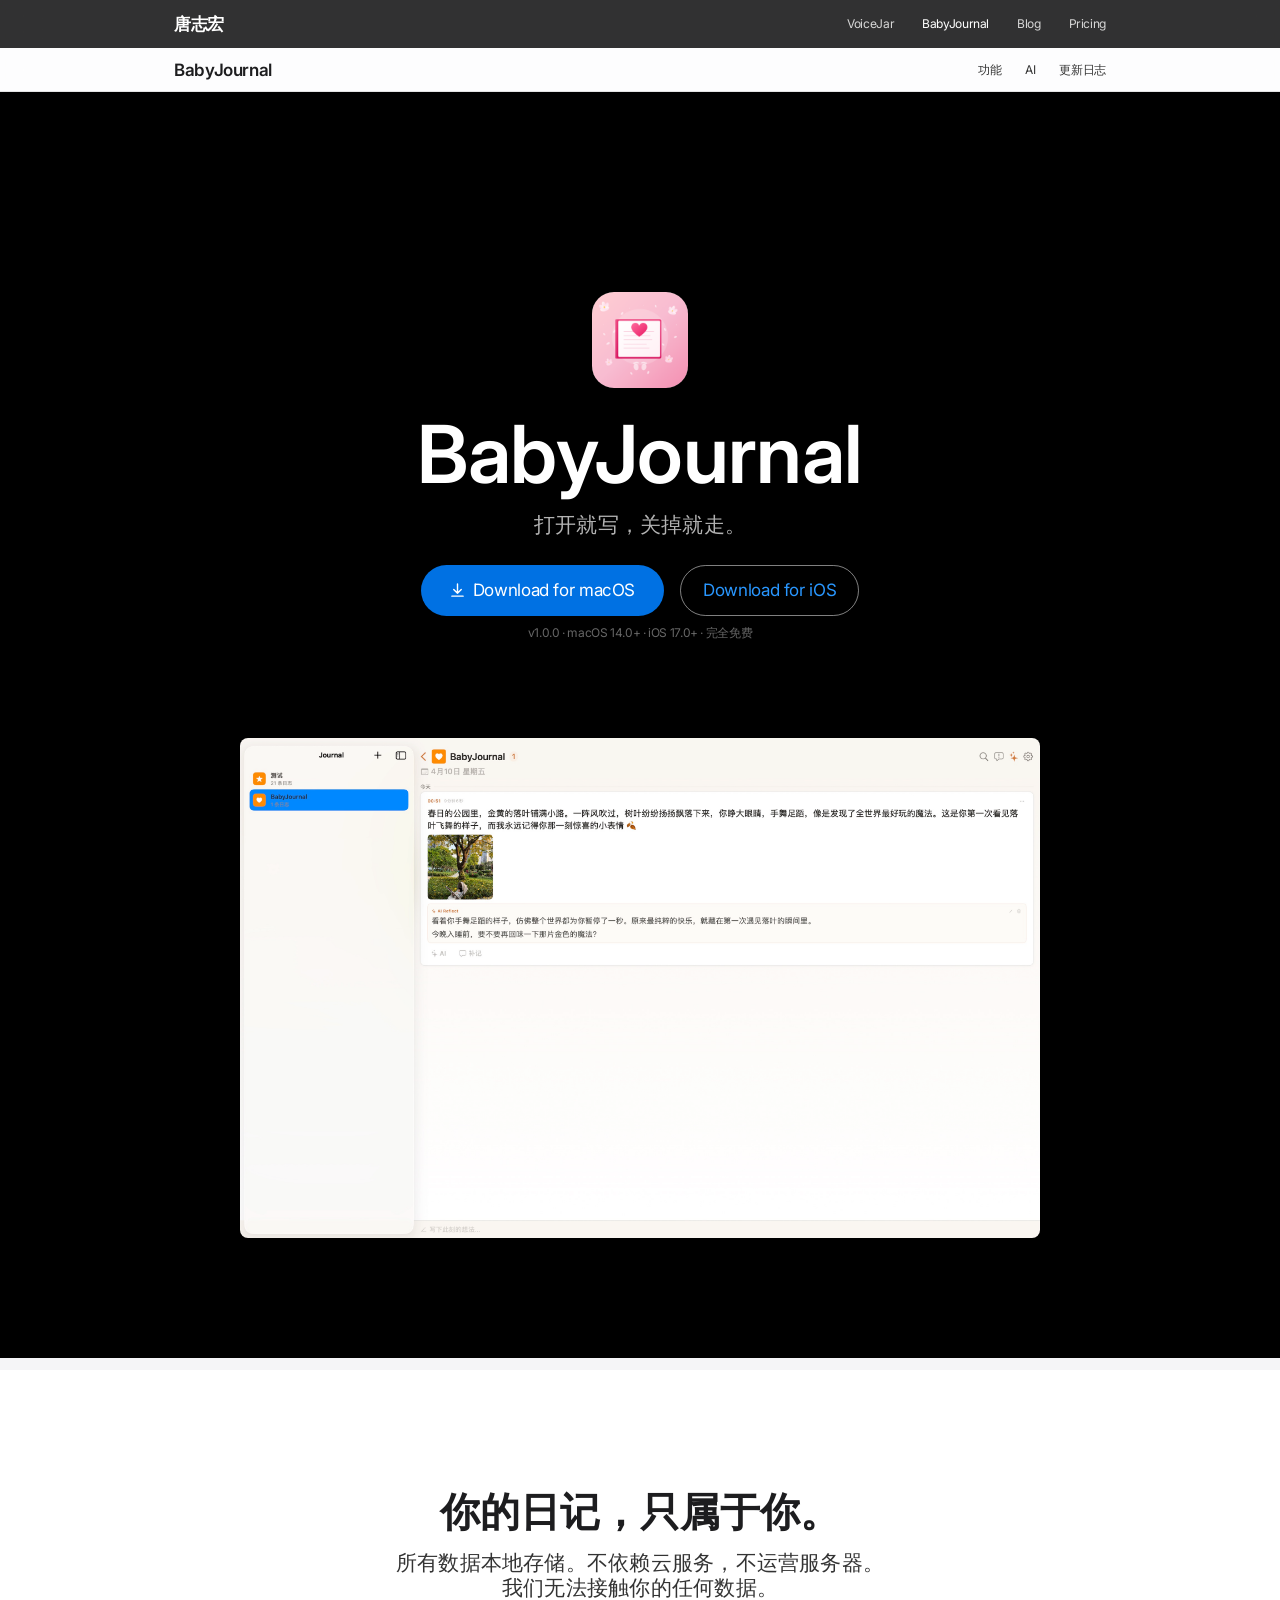
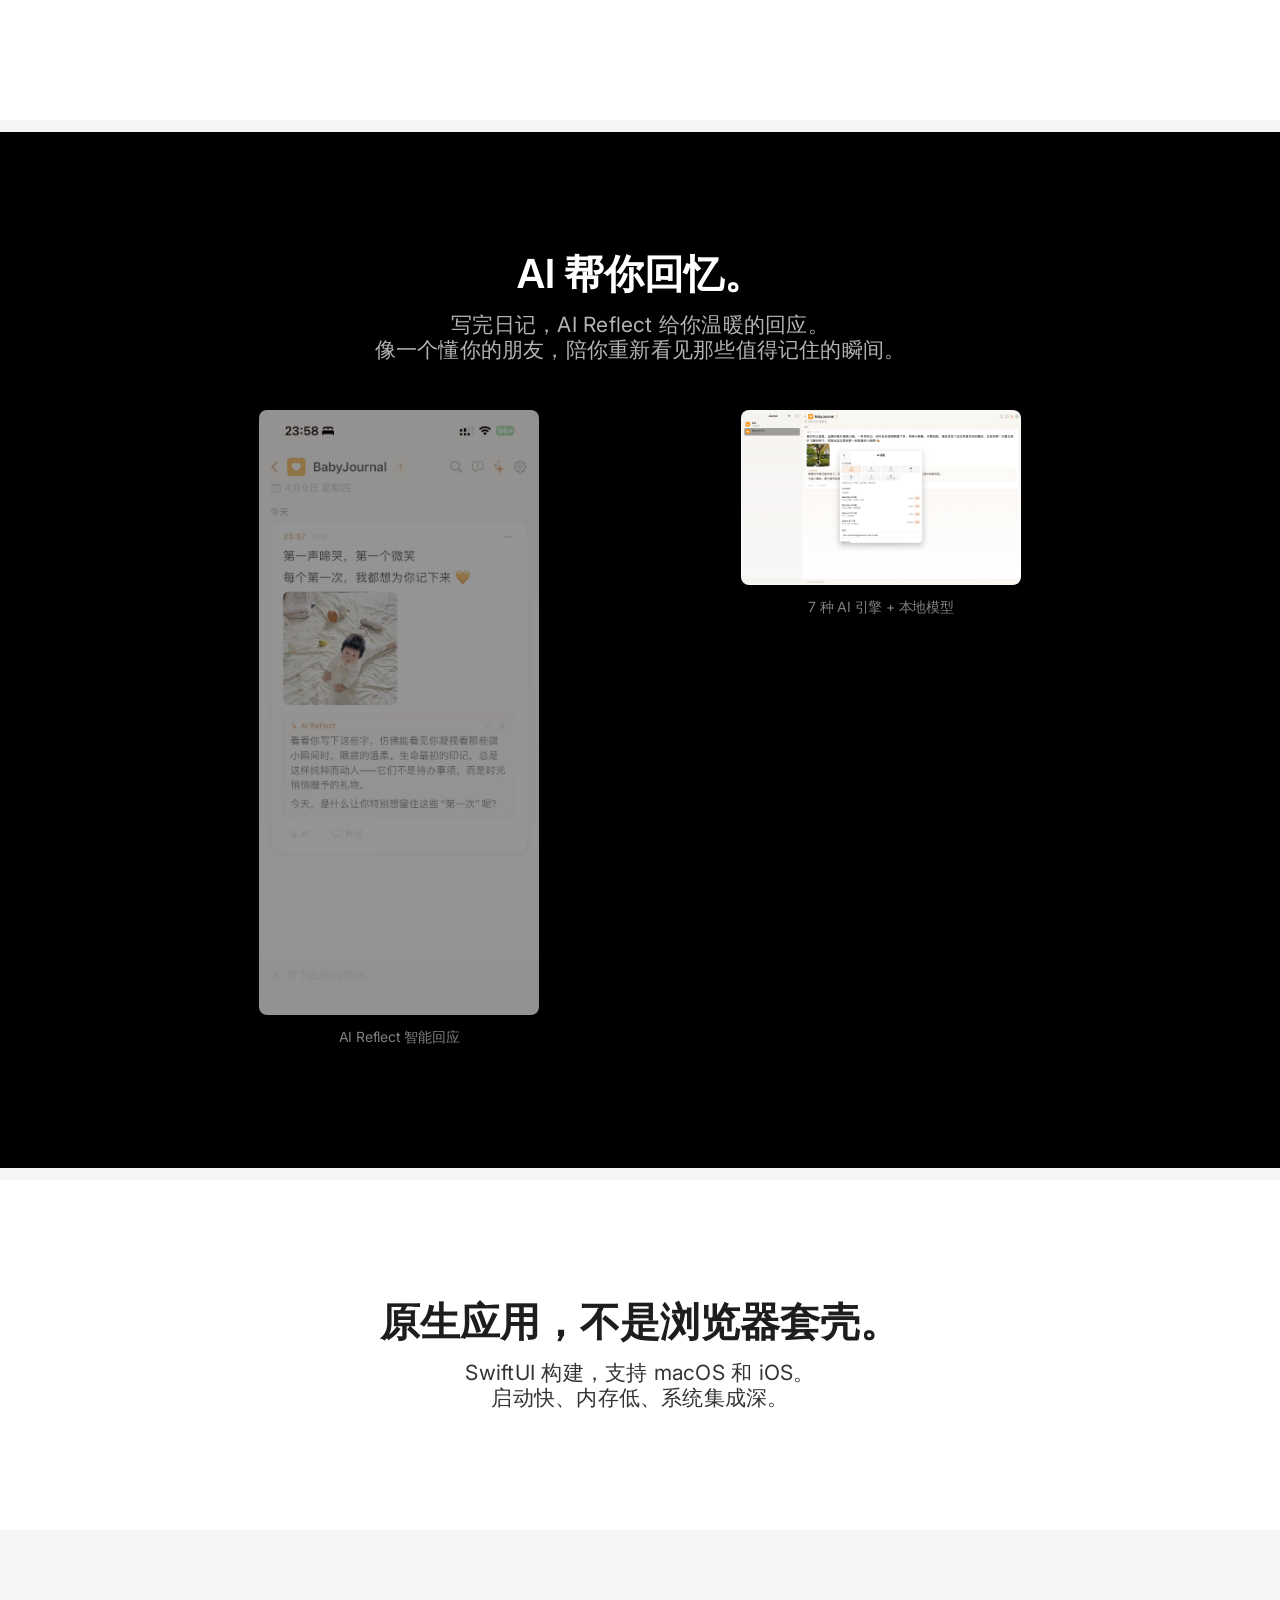
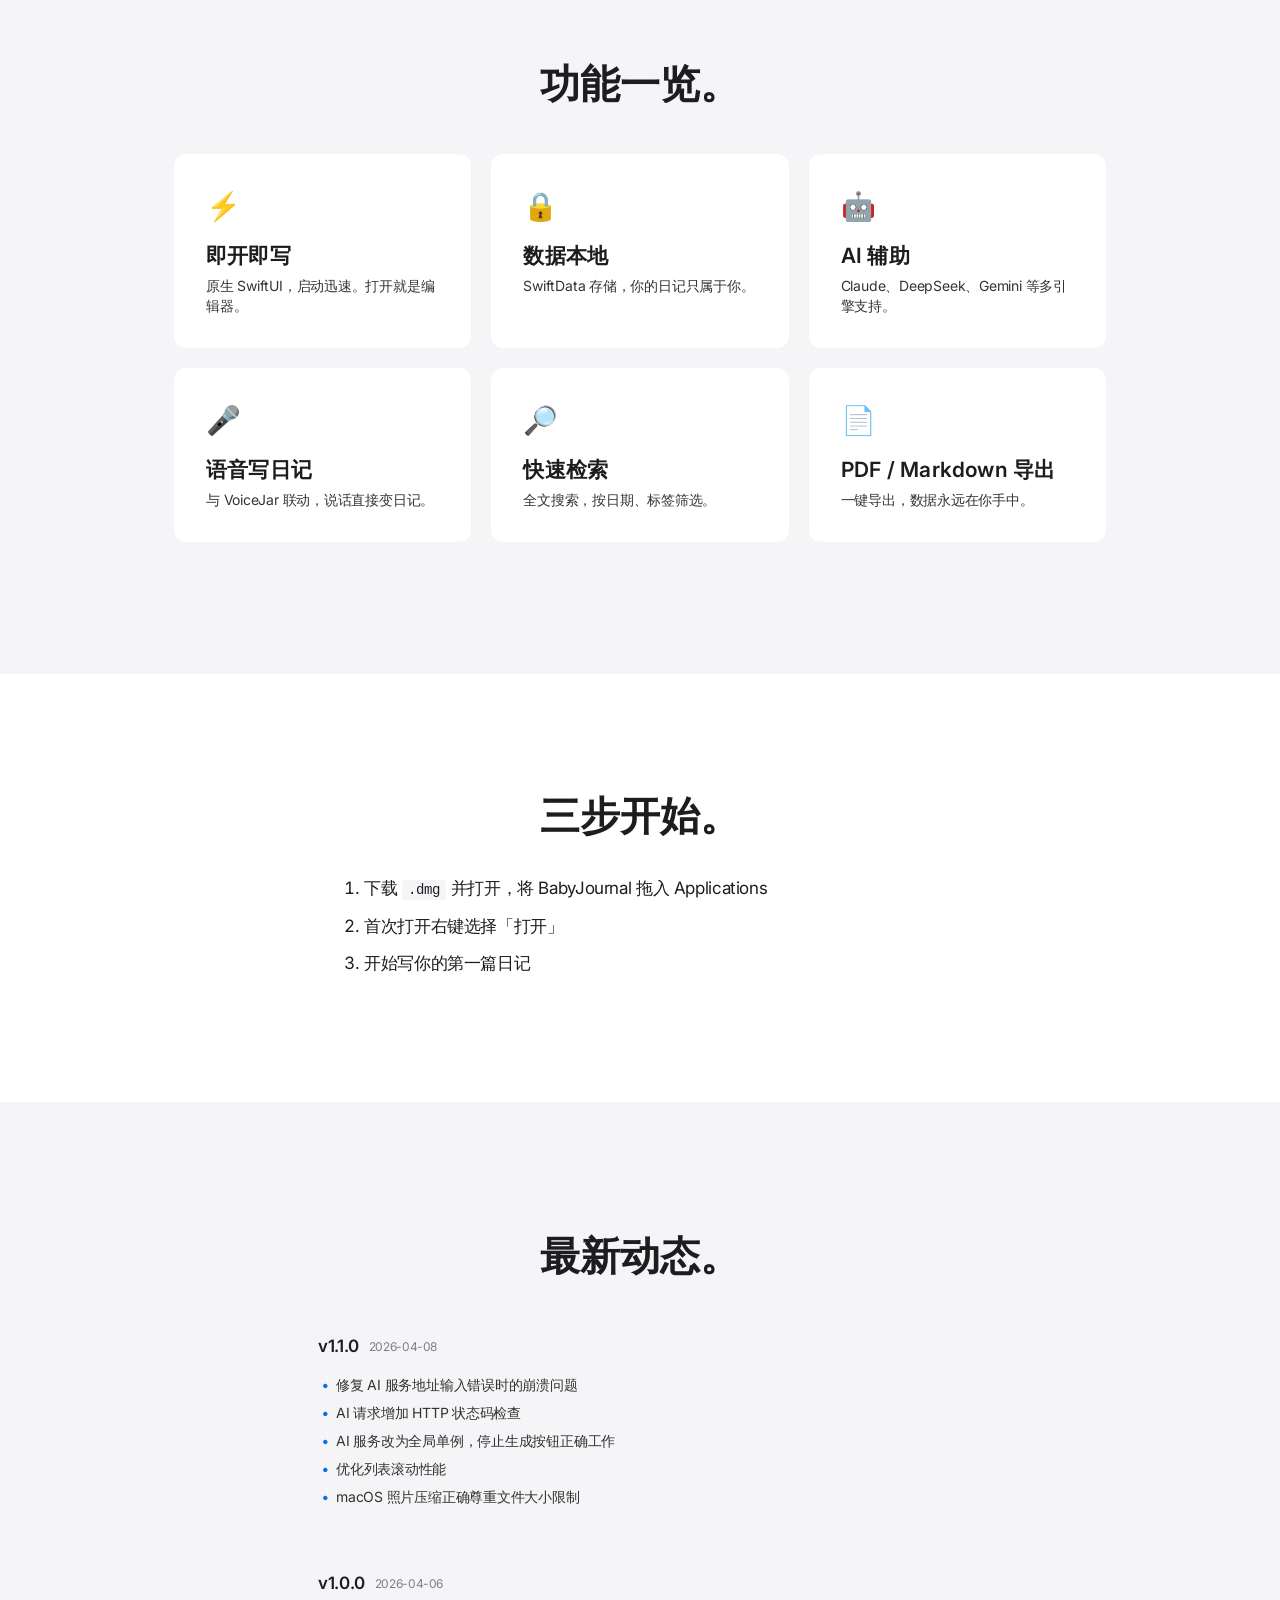
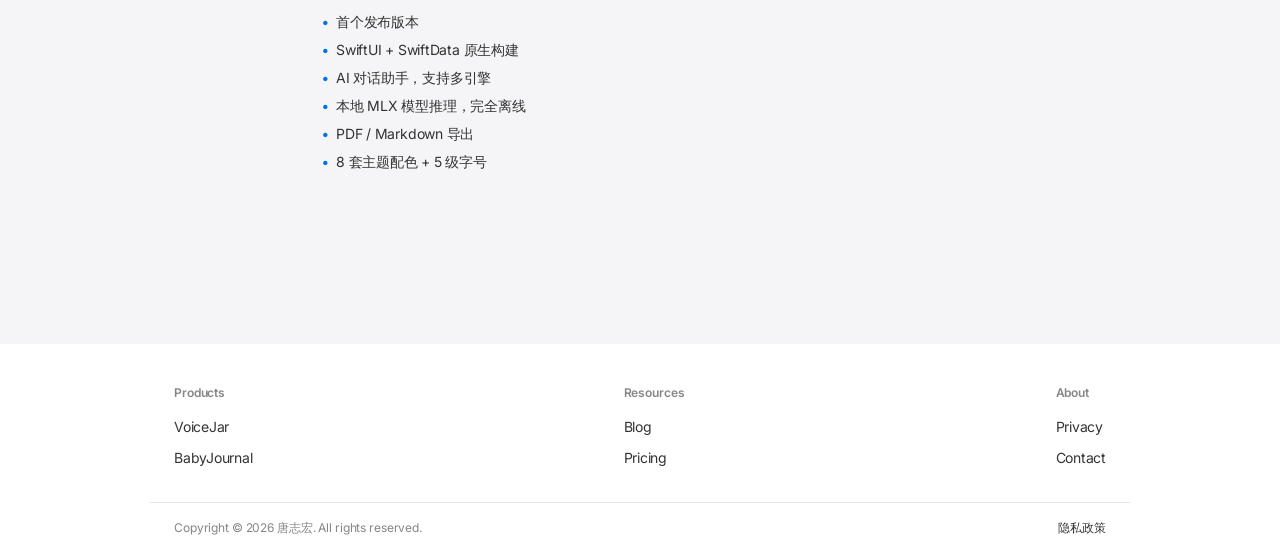
==== commit 283ecc63: "同步 tangzhihong.com 第三轮Apple风格优化 Co-Authored-By: Claude Opus 4.6 <noreply@anthropic.com>" ====
--- a/babyjournal/index.html
+++ b/babyjournal/index.html
@@ -7,6 +7,8 @@
     <meta name="description" content="BabyJournal 是一款完全免费的轻量日记应用。SwiftUI 原生开发，支持 macOS 和 iOS。数据本地存储，支持语音写日记和多种 AI 辅助写作引擎。">
     <meta name="keywords" content="日记app,日记软件,免费日记,mac日记,iOS日记,本地存储日记,AI写作,语音日记,隐私日记,Day One替代">
     <link rel="icon" href="/favicon.svg" type="image/svg+xml">
+    <link rel="apple-touch-icon" href="/apple-touch-icon.png">
+    <meta name="theme-color" content="#000000">
     <link rel="canonical" href="https://tangzhihong.com/babyjournal/">
     <meta property="og:title" content="BabyJournal — 免费轻量日记 App">
     <meta property="og:description" content="完全免费的轻量日记应用。SwiftUI 原生开发，数据本地存储，支持多种 AI 辅助写作引擎。">
@@ -22,9 +24,11 @@
     <link rel="stylesheet" href="../style.css">
 </head>
 <body>
+    <a href="#main" class="skip-nav">跳到主要内容</a>
 
     <div class="nav"><div class="nav-inner">
         <a href="../" class="nav-logo">唐志宏</a>
+        <button class="nav-toggle" aria-label="Menu"><span></span><span></span><span></span></button>
         <div class="nav-links">
             <a href="../voicejar/">VoiceJar</a>
             <a href="../babyjournal/" class="active">BabyJournal</a>
@@ -33,11 +37,22 @@
         </div>
     </div></div>
 
+    <div class="product-nav"><div class="product-nav-inner">
+        <span class="product-nav-name">BabyJournal</span>
+        <div class="product-nav-links">
+            <a href="#features">功能</a>
+            <a href="#ai">AI</a>
+            <a href="#changelog">更新日志</a>
+        </div>
+    </div></div>
+
+    <main id="main">
+
     <!-- Hero — Dark -->
     <div class="section section-dark">
         <div class="section-inner">
             <div class="hero">
-                <img src="icon-web.png" alt="BabyJournal" class="app-icon-hero">
+                <img src="icon-web.png" alt="BabyJournal" class="app-icon-hero" loading="lazy">
                 <h1 class="headline-hero">BabyJournal</h1>
                 <p class="subtitle">打开就写，关掉就走。</p>
                 <div class="cta-group">
@@ -50,13 +65,13 @@
                 <p class="meta">v1.0.0 · macOS 14.0+ · iOS 17.0+ · 完全免费</p>
             </div>
             <div class="screenshot-showcase">
-                <img src="screenshot-mac.jpg" alt="BabyJournal macOS 编辑界面">
-            </div>
-        </div>
-    </div>
-
-    <!-- Privacy — Light -->
-    <div class="section section-light">
+                <img src="screenshot-mac.jpg" alt="BabyJournal macOS 编辑界面" loading="lazy">
+            </div>
+        </div>
+    </div>
+
+    <!-- Privacy — White -->
+    <div class="section section-white">
         <div class="section-inner">
             <h2 class="headline-section">你的日记，只属于你。</h2>
             <p class="subtitle">所有数据本地存储。不依赖云服务，不运营服务器。<br>我们无法接触你的任何数据。</p>
@@ -64,33 +79,33 @@
     </div>
 
     <!-- AI — Dark -->
-    <div class="section section-dark">
+    <div id="ai" class="section section-dark">
         <div class="section-inner">
             <h2 class="headline-section">AI 帮你回忆。</h2>
             <p class="subtitle">写完日记，AI Reflect 给你温暖的回应。<br>像一个懂你的朋友，陪你重新看见那些值得记住的瞬间。</p>
             <div class="screenshot-grid">
                 <div style="text-align:center">
-                    <img src="screenshot-ios.jpg" alt="BabyJournal iOS AI Reflect">
+                    <img src="screenshot-ios.jpg" alt="BabyJournal iOS AI Reflect" loading="lazy">
                     <p class="screenshot-caption">AI Reflect 智能回应</p>
                 </div>
                 <div style="text-align:center">
-                    <img src="screenshot-ai.jpg" alt="BabyJournal AI 引擎配置">
+                    <img src="screenshot-ai.jpg" alt="BabyJournal AI 引擎配置" loading="lazy">
                     <p class="screenshot-caption">7 种 AI 引擎 + 本地模型</p>
                 </div>
             </div>
         </div>
     </div>
 
-    <!-- Native — Light -->
-    <div class="section section-light">
+    <!-- Native — White -->
+    <div class="section section-white">
         <div class="section-inner">
             <h2 class="headline-section">原生应用，不是浏览器套壳。</h2>
             <p class="subtitle">SwiftUI 构建，支持 macOS 和 iOS。<br>启动快、内存低、系统集成深。</p>
         </div>
     </div>
 
-    <!-- Features — White -->
-    <div class="section section-white">
+    <!-- Features — Light -->
+    <div id="features" class="section section-light">
         <div class="section-inner">
             <h2 class="headline-section">功能一览。</h2>
             <div class="features-grid">
@@ -128,8 +143,8 @@
         </div>
     </div>
 
-    <!-- Getting Started — Light -->
-    <div class="section section-light">
+    <!-- Getting Started — White -->
+    <div class="section section-white">
         <div class="section-inner">
             <h2 class="headline-section">三步开始。</h2>
             <ol class="gs">
@@ -140,8 +155,8 @@
         </div>
     </div>
 
-    <!-- What's New — White -->
-    <div class="section section-white">
+    <!-- Changelog — Light -->
+    <div id="changelog" class="section section-light">
         <div class="section-inner">
             <h2 class="headline-section">最新动态。</h2>
             <div class="changelog">
@@ -170,24 +185,29 @@
         </div>
     </div>
 
+    </main>
+
     <!-- Footer -->
     <div class="footer">
         <div class="footer-inner">
-            <div class="footer-col">
-                <h4>Products</h4>
-                <a href="../voicejar/">VoiceJar</a>
-                <a href="../babyjournal/">BabyJournal</a>
-            </div>
-            <div class="footer-col">
-                <h4>Links</h4>
-                <a href="../blog/">Blog</a>
-                <a href="../pricing/">Pricing</a>
-                <a href="../privacy.html">Privacy</a>
-                <a href="mailto:hi@tangzhihong.com">Contact</a>
-            </div>
-        </div>
-        <p class="footer-copy">&copy; 2026 唐志宏</p>
-    </div>
-
+            <div class="footer-col"><h4>Products</h4><a href="../voicejar/">VoiceJar</a><a href="../babyjournal/">BabyJournal</a></div>
+            <div class="footer-col"><h4>Resources</h4><a href="../blog/">Blog</a><a href="../pricing/">Pricing</a></div>
+            <div class="footer-col"><h4>About</h4><a href="../privacy.html">Privacy</a><a href="mailto:hi@tangzhihong.com">Contact</a></div>
+        </div>
+        <div class="footer-legal">
+            <span>Copyright &copy; 2026 唐志宏. All rights reserved.</span>
+            <div class="footer-legal-links"><a href="../privacy.html">隐私政策</a></div>
+        </div>
+    </div>
+
+    <script>
+    const obs = new IntersectionObserver((entries) => {
+        entries.forEach(e => { if (e.isIntersecting) { e.target.classList.add('visible'); obs.unobserve(e.target) } })
+    }, { threshold: 0.15 });
+    document.querySelectorAll('.fade-in').forEach(el => obs.observe(el));
+    const toggle = document.querySelector('.nav-toggle');
+    const links = document.querySelector('.nav-links');
+    if (toggle) toggle.addEventListener('click', () => { toggle.classList.toggle('open'); links.classList.toggle('open') });
+    </script>
 </body>
 </html>
--- a/style.css
+++ b/style.css
@@ -39,13 +39,31 @@
     line-height: 1.47;
     letter-spacing: -0.374px;
     color: var(--text-primary);
-    background: var(--white);
+    background: var(--gray-bg);
     -webkit-font-smoothing: antialiased;
     -moz-osx-font-smoothing: grayscale;
 }
 
 a { color: inherit; text-decoration: none }
 img { max-width: 100%; height: auto; display: block }
+
+/* ===== Skip Navigation (Accessibility) ===== */
+
+.skip-nav {
+    position: absolute;
+    top: -100%;
+    left: 16px;
+    z-index: 200;
+    background: var(--accent);
+    color: var(--white);
+    padding: 8px 16px;
+    border-radius: 0 0 8px 8px;
+    font-size: 14px;
+    font-weight: 600;
+    transition: top .2s;
+}
+
+.skip-nav:focus { top: 0 }
 
 /* ===== Navigation — Glass Effect ===== */
 
@@ -89,12 +107,16 @@
 .nav-links a:hover { color: var(--white) }
 .nav-links a.active { color: var(--white) }
 
-/* ===== Sections — Cinematic Rhythm ===== */
+/* ===== Sections — Content-Driven Layout ===== */
 
 .section {
     padding: var(--section-padding);
     text-align: center;
 }
+
+.section + .section { margin-top: 12px }
+.nav + .section { margin-top: 0 }
+.product-nav + .section { margin-top: 0 }
 
 .section-dark {
     background: var(--black);
@@ -121,10 +143,10 @@
 
 .headline-hero {
     font-family: var(--font-display);
-    font-size: 56px;
-    font-weight: 600;
-    line-height: 1.07;
-    letter-spacing: -0.28px;
+    font-size: 80px;
+    font-weight: 600;
+    line-height: 1.05;
+    letter-spacing: -0.4px;
 }
 
 .headline-section {
@@ -232,10 +254,10 @@
     font-weight: 400;
     color: var(--white);
     background: var(--accent);
-    padding: 8px 22px;
-    border-radius: 8px;
+    padding: 12px 28px;
+    border-radius: 980px;
     border: 1px solid transparent;
-    transition: background .2s;
+    transition: background .3s;
     cursor: pointer;
 }
 
@@ -360,6 +382,12 @@
     padding: 32px;
     background: var(--white);
     border-radius: 12px;
+    transition: transform .3s, box-shadow .3s;
+}
+
+.feature-item:hover {
+    transform: translateY(-4px);
+    box-shadow: 0 8px 24px rgba(0, 0, 0, 0.12);
 }
 
 .section-dark .feature-item {
@@ -612,6 +640,95 @@
     flex-shrink: 0;
 }
 
+/* ===== Product Tiles (Homepage Grid) ===== */
+
+.product-tiles {
+    display: grid;
+    grid-template-columns: 1fr 1fr;
+    gap: 12px;
+    margin-top: 48px;
+}
+
+.product-tile {
+    display: flex;
+    flex-direction: column;
+    align-items: center;
+    text-align: center;
+    padding: 56px 40px 48px;
+    background: var(--gray-bg);
+    border-radius: 12px;
+    transition: box-shadow .3s;
+    text-decoration: none;
+    color: var(--text-primary);
+}
+
+.product-tile:hover { box-shadow: var(--card-shadow) }
+
+.product-tile-icon {
+    font-size: 56px;
+    margin-bottom: 20px;
+}
+
+.product-tile-appicon {
+    width: 72px;
+    height: 72px;
+    border-radius: 16px;
+    margin-bottom: 20px;
+}
+
+.product-tile h3 {
+    font-family: var(--font-display);
+    font-size: 28px;
+    font-weight: 600;
+    line-height: 1.14;
+    letter-spacing: 0.196px;
+    margin-bottom: 8px;
+}
+
+.product-tile p {
+    font-size: 14px;
+    color: var(--text-secondary);
+    line-height: 1.43;
+    letter-spacing: -0.224px;
+    max-width: 300px;
+    margin-bottom: 20px;
+}
+
+.tile-link {
+    font-size: 17px;
+    color: var(--link-light);
+    margin-top: auto;
+}
+
+.product-tile:hover .tile-link { text-decoration: underline }
+
+/* ===== Hero Product Tags ===== */
+
+.hero-products {
+    display: flex;
+    justify-content: center;
+    gap: 12px;
+    margin-top: 28px;
+}
+
+.hero-product-tag {
+    display: inline-flex;
+    align-items: center;
+    gap: 6px;
+    padding: 8px 20px;
+    border-radius: 980px;
+    border: 1px solid rgba(255, 255, 255, 0.25);
+    font-size: 14px;
+    color: rgba(255, 255, 255, 0.8);
+    transition: all .2s;
+}
+
+.hero-product-tag:hover {
+    background: rgba(255, 255, 255, 0.1);
+    border-color: rgba(255, 255, 255, 0.4);
+    color: var(--white);
+}
+
 /* ===== Testimonials ===== */
 
 .testimonials { display: grid; grid-template-columns: 1fr 1fr 1fr; gap: 20px; margin-top: 48px }
@@ -624,6 +741,14 @@
 
 .section-light .testimonial-item { background: var(--white) }
 .section-dark .testimonial-item { background: #272729 }
+
+.testimonial-quote {
+    font-family: Georgia, 'Times New Roman', serif;
+    font-size: 48px;
+    line-height: 1;
+    color: var(--accent);
+    margin-bottom: 4px;
+}
 
 .testimonial-text {
     font-size: 17px;
@@ -655,6 +780,7 @@
     text-decoration: none;
     color: var(--text-primary);
     text-align: left;
+    border-left: 3px solid var(--accent);
 }
 
 .blog-item:hover { box-shadow: var(--card-shadow) }
@@ -819,11 +945,55 @@
 
 .section-dark .faq-item p { color: rgba(255, 255, 255, 0.6) }
 
+/* ===== Product Sub-Nav ===== */
+
+.product-nav {
+    position: sticky;
+    top: 48px;
+    z-index: 99;
+    background: rgba(255, 255, 255, 0.8);
+    backdrop-filter: saturate(180%) blur(20px);
+    -webkit-backdrop-filter: saturate(180%) blur(20px);
+    border-bottom: 1px solid rgba(0, 0, 0, 0.1);
+    height: 44px;
+}
+
+.product-nav-inner {
+    max-width: var(--max-width);
+    margin: 0 auto;
+    padding: 0 24px;
+    height: 44px;
+    display: flex;
+    align-items: center;
+    justify-content: space-between;
+}
+
+.product-nav-name {
+    font-family: var(--font-display);
+    font-size: 17px;
+    font-weight: 600;
+    color: var(--text-primary);
+}
+
+.product-nav-links {
+    display: flex;
+    gap: 24px;
+}
+
+.product-nav-links a {
+    font-size: 12px;
+    color: var(--text-secondary);
+    transition: color .2s;
+}
+
+.product-nav-links a:hover { color: var(--accent) }
+
 /* ===== Footer ===== */
 
 .footer {
-    background: var(--gray-bg);
-    padding: 40px 0 56px;
+    background: var(--white);
+    margin-top: 12px;
+    padding: 40px 0 0;
 }
 
 .footer-inner {
@@ -854,13 +1024,29 @@
 
 .footer-col a:hover { color: var(--accent) }
 
-.footer-copy {
+.footer-legal {
     max-width: var(--max-width);
     margin: 28px auto 0;
-    padding: 0 24px;
+    padding: 16px 24px;
+    border-top: 1px solid rgba(0, 0, 0, 0.1);
+    display: flex;
+    justify-content: space-between;
+    align-items: center;
     font-size: 12px;
     color: var(--text-tertiary);
     letter-spacing: -0.12px;
+}
+
+.footer-legal a {
+    color: var(--text-secondary);
+    transition: color .2s;
+}
+
+.footer-legal a:hover { color: var(--accent) }
+
+.footer-legal-links {
+    display: flex;
+    gap: 16px;
 }
 
 /* ===== VoiceJar Preview Mockup ===== */
@@ -964,12 +1150,141 @@
     color: var(--text-secondary);
 }
 
+/* ===== Scroll Fade-in Animation ===== */
+
+@keyframes fade-in-up {
+    from {
+        opacity: 0;
+        transform: translateY(30px);
+    }
+    to {
+        opacity: 1;
+        transform: translateY(0);
+    }
+}
+
+.fade-in {
+    opacity: 0;
+    transform: translateY(30px);
+}
+
+.fade-in.visible {
+    animation: fade-in-up .8s ease-out forwards;
+}
+
+.fade-in.visible:nth-child(2) { animation-delay: .1s }
+.fade-in.visible:nth-child(3) { animation-delay: .2s }
+
+/* ===== Section Icon (selling point accent) ===== */
+
+.section-icon {
+    font-size: 48px;
+    margin-bottom: 20px;
+    display: block;
+}
+
+/* ===== Hamburger Menu ===== */
+
+.nav-toggle {
+    display: none;
+    background: none;
+    border: none;
+    cursor: pointer;
+    padding: 8px;
+}
+
+.nav-toggle span {
+    display: block;
+    width: 18px;
+    height: 1.5px;
+    background: var(--white);
+    margin: 4px 0;
+    transition: transform .3s, opacity .3s;
+}
+
+.nav-toggle.open span:nth-child(1) {
+    transform: translateY(5.5px) rotate(45deg);
+}
+
+.nav-toggle.open span:nth-child(2) {
+    opacity: 0;
+}
+
+.nav-toggle.open span:nth-child(3) {
+    transform: translateY(-5.5px) rotate(-45deg);
+}
+
+/* ===== Reduced Motion (Accessibility) ===== */
+
+@media (prefers-reduced-motion: reduce) {
+    .fade-in { opacity: 1; transform: none; }
+    .fade-in.visible { animation: none; }
+    .vj-bubble { animation: none; opacity: 1; }
+    .vj-dot { animation: none; }
+    html { scroll-behavior: auto; }
+}
+
+/* ===== Dark Mode ===== */
+
+@media (prefers-color-scheme: dark) {
+    :root {
+        --text-primary: #f5f5f7;
+        --text-secondary: rgba(255, 255, 255, 0.8);
+        --text-tertiary: rgba(255, 255, 255, 0.48);
+        --gray-bg: #1d1d1f;
+        --card-shadow: rgba(0, 0, 0, 0.5) 3px 5px 30px 0px;
+    }
+
+    body { background: #000; }
+
+    .section-white { background: #1d1d1f; color: #f5f5f7; }
+    .section-light { background: #161617; color: #f5f5f7; }
+
+    .feature-item { background: #2d2d2f; }
+    .feature-item:hover { box-shadow: 0 8px 24px rgba(0, 0, 0, 0.4); }
+
+    .value-card { background: #2d2d2f; }
+    .product-card { background: #2d2d2f; color: #f5f5f7; }
+    .product-icon { background: #3a3a3c; }
+    .product-tile { background: #2d2d2f; color: #f5f5f7; }
+    .product-tile p { color: rgba(255, 255, 255, 0.6); }
+    .tile-link { color: var(--link-dark); }
+    .testimonial-item { background: #2d2d2f; }
+    .blog-item { background: #2d2d2f; color: #f5f5f7; }
+    .cl-entry { background: #2d2d2f; }
+    .pc { background: #2d2d2f; color: #f5f5f7; }
+    code { background: #2d2d2f; }
+
+    .product-nav {
+        background: rgba(29, 29, 31, 0.8);
+        border-bottom-color: rgba(255, 255, 255, 0.1);
+    }
+    .product-nav-name { color: #f5f5f7; }
+    .product-nav-links a { color: rgba(255, 255, 255, 0.7); }
+
+    .footer { background: #1d1d1f; }
+    .footer-legal { border-top-color: rgba(255, 255, 255, 0.1); }
+    .footer-legal a { color: rgba(255, 255, 255, 0.6); }
+
+    .container-prose p { color: rgba(255, 255, 255, 0.8); }
+    .post-body p { color: rgba(255, 255, 255, 0.8); }
+    .post-body a { color: var(--link-dark); }
+
+    .step-row { border-bottom-color: rgba(255, 255, 255, 0.1); }
+    .step-text p { color: rgba(255, 255, 255, 0.6); }
+    .faq-item { border-color: rgba(255, 255, 255, 0.1); }
+    .faq-item:first-child { border-top-color: rgba(255, 255, 255, 0.1); }
+    .faq-item p { color: rgba(255, 255, 255, 0.6); }
+
+    .link-more { color: var(--link-dark); }
+}
+
 /* ===== Responsive ===== */
 
 @media (max-width: 768px) {
     :root { --section-padding: 80px 0 }
 
-    .headline-hero { font-size: 32px }
+    .headline-hero { font-size: 40px }
     .headline-section { font-size: 28px }
     .headline-tile { font-size: 21px }
     .subtitle { font-size: 17px }
@@ -982,17 +1297,52 @@
 
     .product-card { flex-direction: column; text-align: center }
     .product-body { text-align: center }
+    .product-tiles { grid-template-columns: 1fr }
+    .product-tile { padding: 40px 24px 36px }
+    .product-tile-icon { font-size: 44px }
+    .hero-products { flex-direction: column; align-items: center; gap: 8px }
 
     .footer-inner { flex-direction: column; gap: 24px }
 
     .hero { padding: 60px 0 32px }
     .app-icon-hero { width: 72px; height: 72px; border-radius: 16px }
 
-    .nav-links { gap: 16px }
-    .nav-links a { font-size: 11px }
+    /* Hamburger nav */
+    .nav-toggle { display: block }
+
+    .nav-links {
+        display: none;
+        position: absolute;
+        top: 48px;
+        left: 0;
+        right: 0;
+        background: rgba(0, 0, 0, 0.95);
+        backdrop-filter: saturate(180%) blur(20px);
+        -webkit-backdrop-filter: saturate(180%) blur(20px);
+        flex-direction: column;
+        padding: 16px 24px;
+        gap: 0;
+    }
+
+    .nav-links.open { display: flex }
+
+    .nav-links a {
+        font-size: 14px;
+        padding: 12px 0;
+        border-bottom: 1px solid rgba(255, 255, 255, 0.1);
+    }
+
+    .nav-links a:last-child { border-bottom: none }
+
+    /* Product sub-nav mobile */
+    .product-nav-name { font-size: 14px }
+    .product-nav-links { gap: 16px }
+    .product-nav-links a { font-size: 11px }
+
+    .footer-legal { flex-direction: column; gap: 8px; text-align: center }
 }
 
 @media (min-width: 769px) and (max-width: 1024px) {
     .features-grid { grid-template-columns: 1fr 1fr }
-    .headline-hero { font-size: 48px }
-}
+    .headline-hero { font-size: 56px }
+}
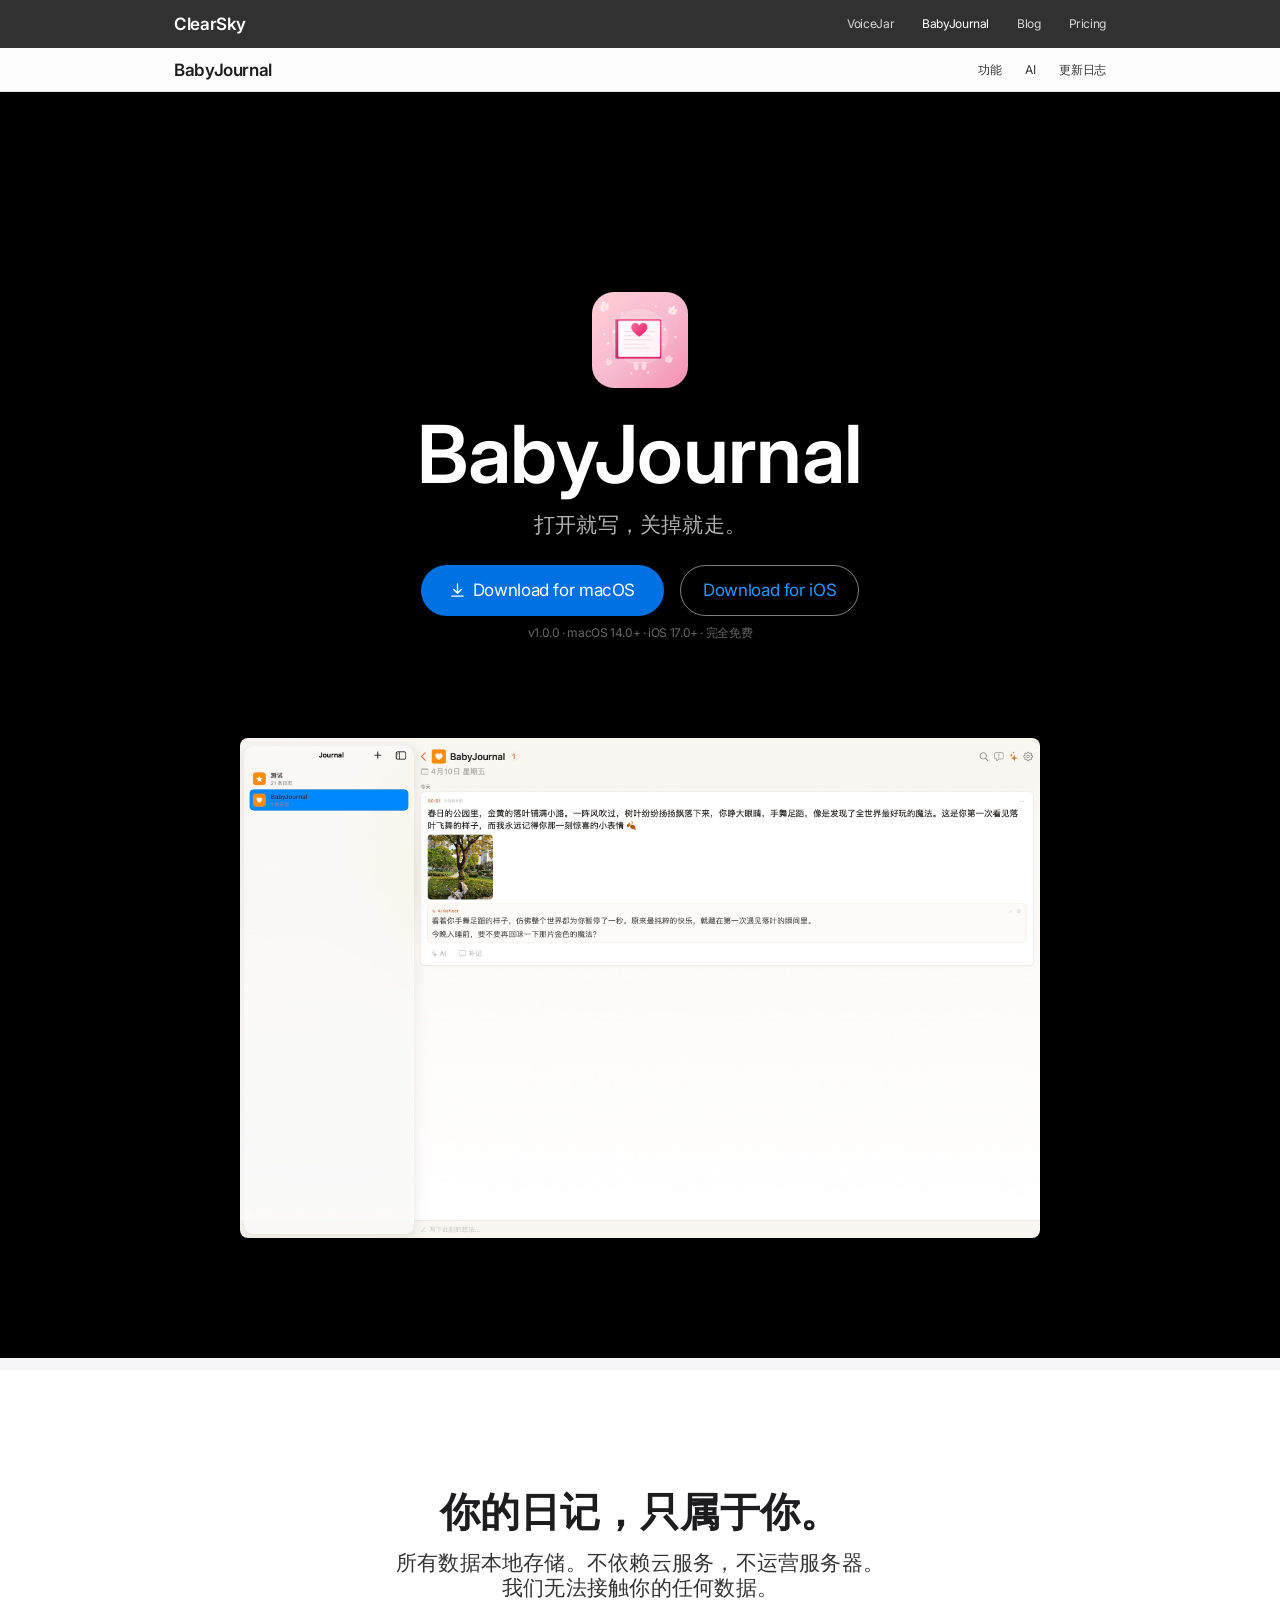
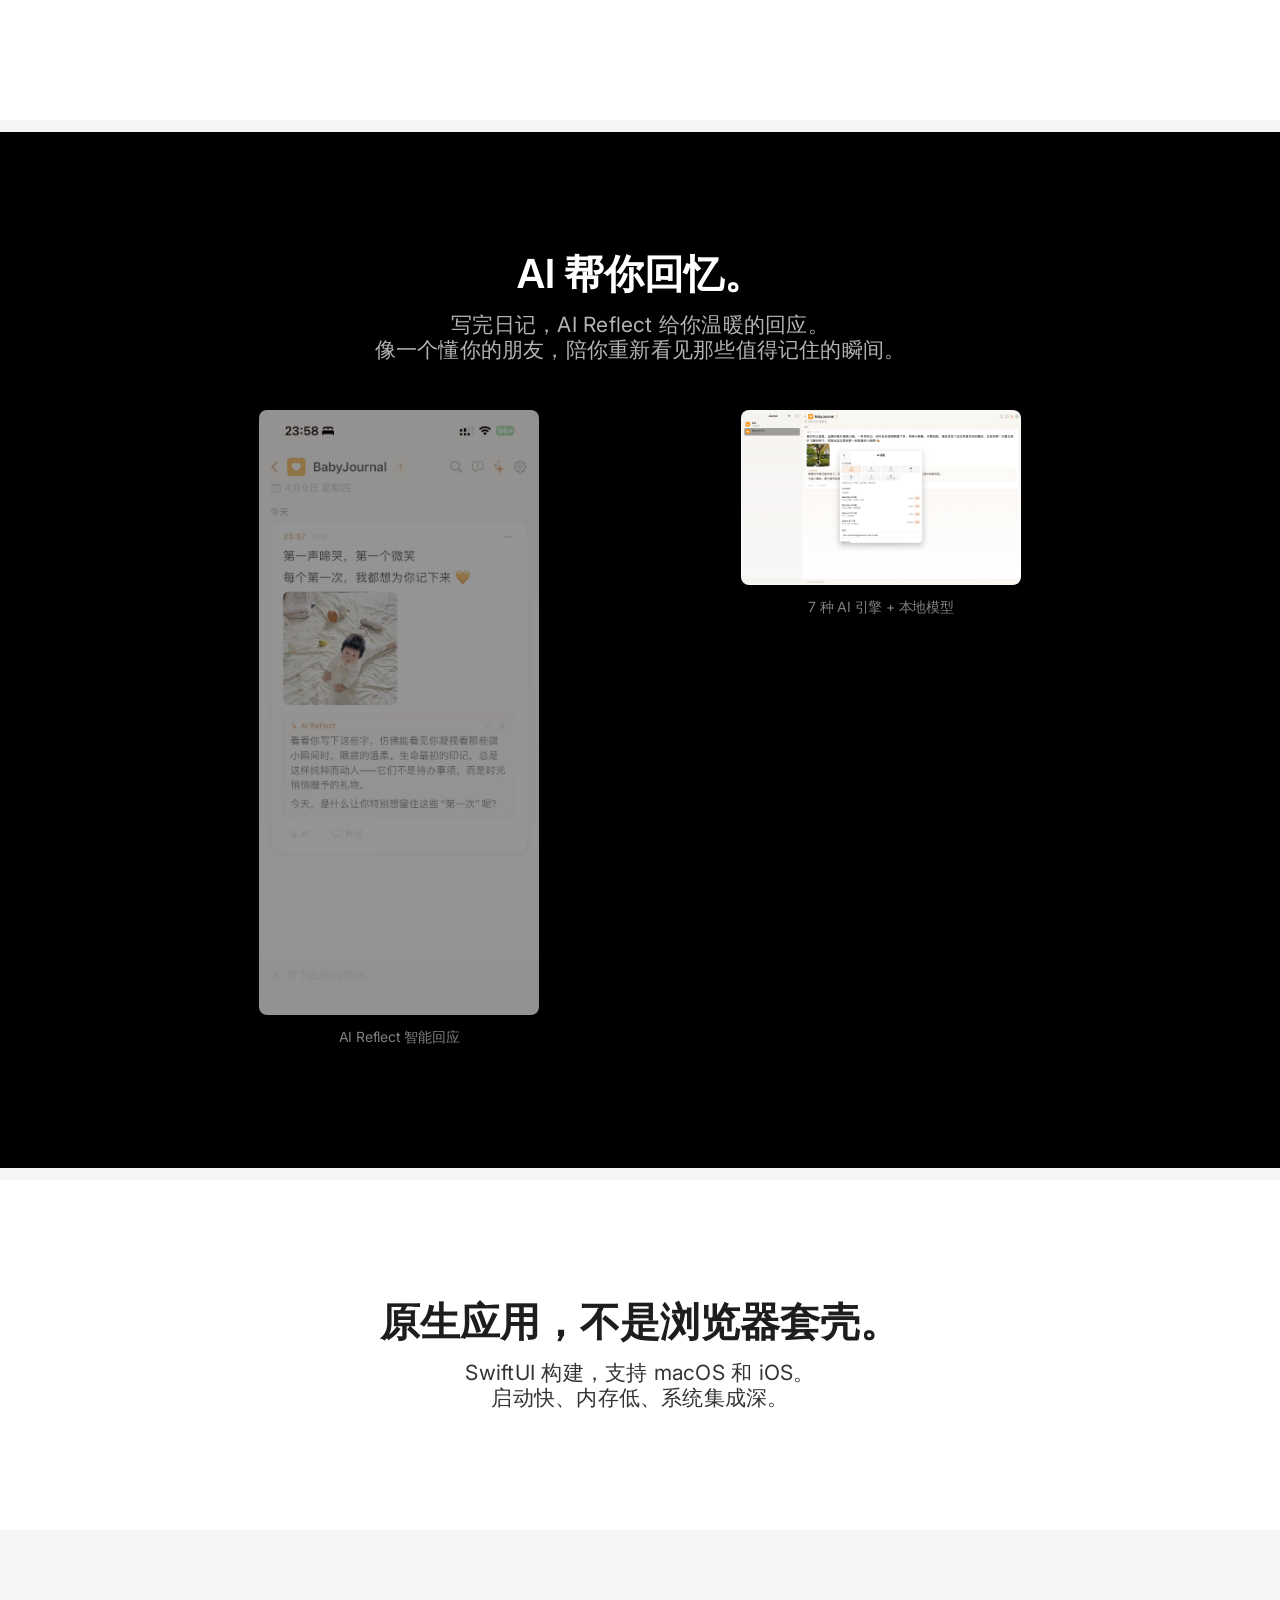
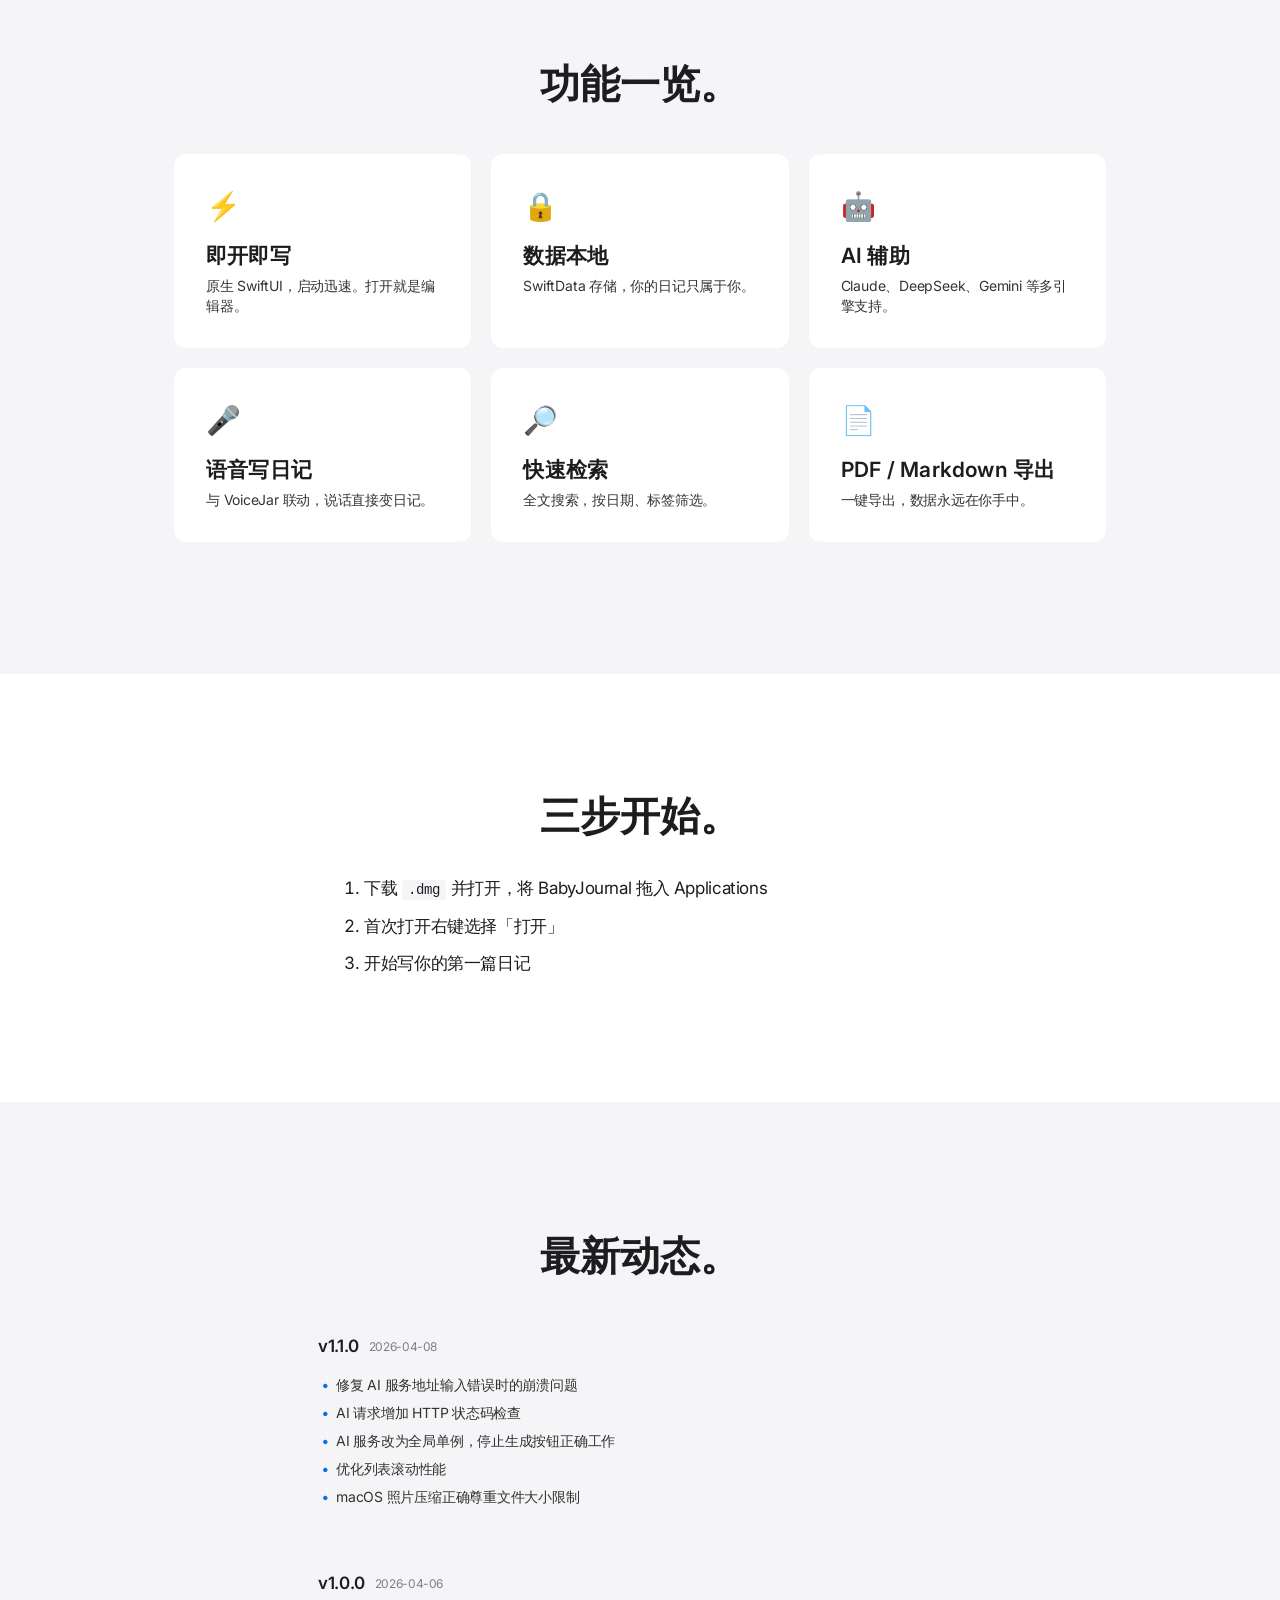
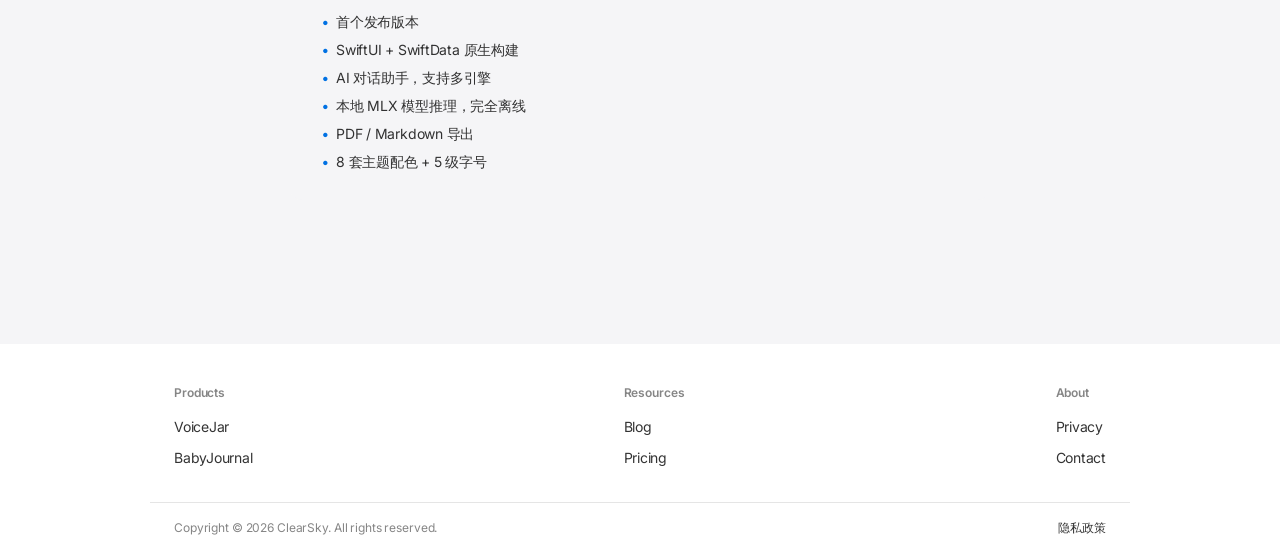
==== commit 549d7f74: "同步品牌重定位：ClearSky + 新slogan + 博客重写 - 品牌名从唐志宏改为ClearSky - Hero slogan: 不会写代码，但知道自己要什么 - 博客文章完全重写为真实故事 " ====
--- a/babyjournal/index.html
+++ b/babyjournal/index.html
@@ -15,7 +15,7 @@
     <meta property="og:type" content="website">
     <meta property="og:url" content="https://tangzhihong.com/babyjournal/">
     <meta property="og:image" content="https://tangzhihong.com/og-image.svg">
-    <meta property="og:site_name" content="唐志宏">
+    <meta property="og:site_name" content="ClearSky">
     <meta property="og:locale" content="zh_CN">
     <meta name="twitter:card" content="summary_large_image">
     <meta name="twitter:title" content="BabyJournal — 免费轻量日记 App">
@@ -27,7 +27,7 @@
     <a href="#main" class="skip-nav">跳到主要内容</a>
 
     <div class="nav"><div class="nav-inner">
-        <a href="../" class="nav-logo">唐志宏</a>
+        <a href="../" class="nav-logo">ClearSky</a>
         <button class="nav-toggle" aria-label="Menu"><span></span><span></span><span></span></button>
         <div class="nav-links">
             <a href="../voicejar/">VoiceJar</a>
@@ -195,7 +195,7 @@
             <div class="footer-col"><h4>About</h4><a href="../privacy.html">Privacy</a><a href="mailto:hi@tangzhihong.com">Contact</a></div>
         </div>
         <div class="footer-legal">
-            <span>Copyright &copy; 2026 唐志宏. All rights reserved.</span>
+            <span>Copyright &copy; 2026 ClearSky. All rights reserved.</span>
             <div class="footer-legal-links"><a href="../privacy.html">隐私政策</a></div>
         </div>
     </div>
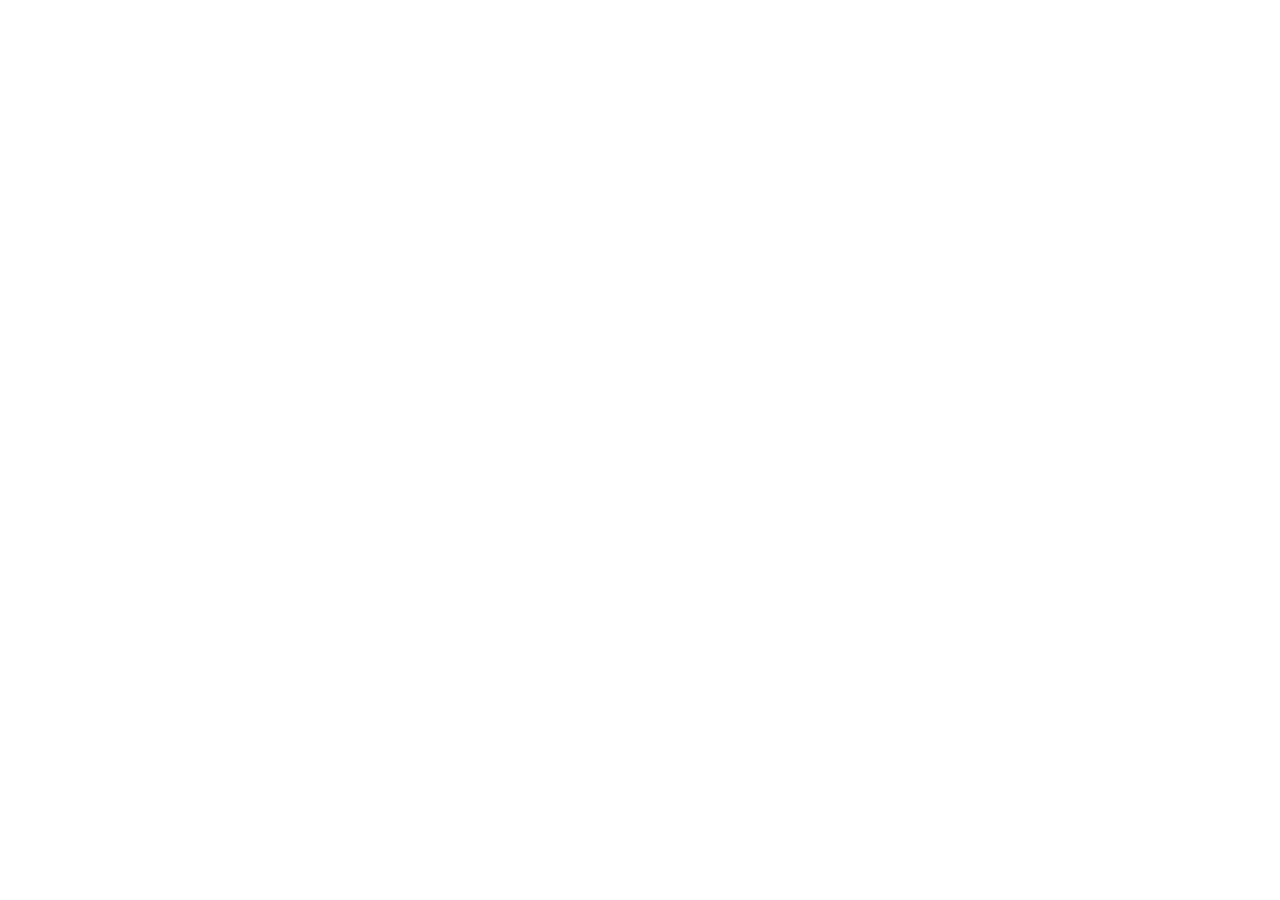
==== commit 73a9e05e: "Brand upgrade: BabyJournal → JotBee across all pages - Nav, footer, hero, product tiles now link to " ====
--- a/babyjournal/index.html
+++ b/babyjournal/index.html
@@ -3,211 +3,13 @@
 <head>
     <meta charset="UTF-8">
     <meta name="viewport" content="width=device-width, initial-scale=1.0">
-    <title>BabyJournal — 免费轻量日记 App | macOS + iOS 原生，数据本地存储</title>
-    <meta name="description" content="BabyJournal 是一款完全免费的轻量日记应用。SwiftUI 原生开发，支持 macOS 和 iOS。数据本地存储，支持语音写日记和多种 AI 辅助写作引擎。">
-    <meta name="keywords" content="日记app,日记软件,免费日记,mac日记,iOS日记,本地存储日记,AI写作,语音日记,隐私日记,Day One替代">
+    <title>BabyJournal is now JotBee</title>
+    <meta name="description" content="BabyJournal 已升级为 JotBee。随手记录，酿造生活。">
+    <link rel="canonical" href="https://jotbee.app/">
+    <meta http-equiv="refresh" content="0; url=https://jotbee.app/">
     <link rel="icon" href="/favicon.svg" type="image/svg+xml">
-    <link rel="apple-touch-icon" href="/apple-touch-icon.png">
-    <meta name="theme-color" content="#000000">
-    <link rel="canonical" href="https://tangzhihong.com/babyjournal/">
-    <meta property="og:title" content="BabyJournal — 免费轻量日记 App">
-    <meta property="og:description" content="完全免费的轻量日记应用。SwiftUI 原生开发，数据本地存储，支持多种 AI 辅助写作引擎。">
-    <meta property="og:type" content="website">
-    <meta property="og:url" content="https://tangzhihong.com/babyjournal/">
-    <meta property="og:image" content="https://tangzhihong.com/og-image.svg">
-    <meta property="og:site_name" content="ClearSky">
-    <meta property="og:locale" content="zh_CN">
-    <meta name="twitter:card" content="summary_large_image">
-    <meta name="twitter:title" content="BabyJournal — 免费轻量日记 App">
-    <meta name="twitter:description" content="即开即写，数据本地存储。macOS + iOS 原生日记应用，完全免费。">
-    <meta name="twitter:image" content="https://tangzhihong.com/og-image.svg">
-    <link rel="stylesheet" href="../style.css">
 </head>
 <body>
-    <a href="#main" class="skip-nav">跳到主要内容</a>
-
-    <div class="nav"><div class="nav-inner">
-        <a href="../" class="nav-logo">ClearSky</a>
-        <button class="nav-toggle" aria-label="Menu"><span></span><span></span><span></span></button>
-        <div class="nav-links">
-            <a href="../voicejar/">VoiceJar</a>
-            <a href="../babyjournal/" class="active">BabyJournal</a>
-            <a href="../blog/">Blog</a>
-            <a href="../pricing/">Pricing</a>
-        </div>
-    </div></div>
-
-    <div class="product-nav"><div class="product-nav-inner">
-        <span class="product-nav-name">BabyJournal</span>
-        <div class="product-nav-links">
-            <a href="#features">功能</a>
-            <a href="#ai">AI</a>
-            <a href="#changelog">更新日志</a>
-        </div>
-    </div></div>
-
-    <main id="main">
-
-    <!-- Hero — Dark -->
-    <div class="section section-dark">
-        <div class="section-inner">
-            <div class="hero">
-                <img src="icon-web.png" alt="BabyJournal" class="app-icon-hero" loading="lazy">
-                <h1 class="headline-hero">BabyJournal</h1>
-                <p class="subtitle">打开就写，关掉就走。</p>
-                <div class="cta-group">
-                    <a href="./BabyJournal.dmg" class="btn-primary">
-                        <svg viewBox="0 0 16 16" fill="none" width="15" height="15"><path d="M8 1v10M4 7l4 4 4-4M2 14h12" stroke="currentColor" stroke-width="1.5" stroke-linecap="round" stroke-linejoin="round"/></svg>
-                        Download for macOS
-                    </a>
-                    <a href="./BabyJournal.ipa" class="btn-pill">Download for iOS</a>
-                </div>
-                <p class="meta">v1.0.0 · macOS 14.0+ · iOS 17.0+ · 完全免费</p>
-            </div>
-            <div class="screenshot-showcase">
-                <img src="screenshot-mac.jpg" alt="BabyJournal macOS 编辑界面" loading="lazy">
-            </div>
-        </div>
-    </div>
-
-    <!-- Privacy — White -->
-    <div class="section section-white">
-        <div class="section-inner">
-            <h2 class="headline-section">你的日记，只属于你。</h2>
-            <p class="subtitle">所有数据本地存储。不依赖云服务，不运营服务器。<br>我们无法接触你的任何数据。</p>
-        </div>
-    </div>
-
-    <!-- AI — Dark -->
-    <div id="ai" class="section section-dark">
-        <div class="section-inner">
-            <h2 class="headline-section">AI 帮你回忆。</h2>
-            <p class="subtitle">写完日记，AI Reflect 给你温暖的回应。<br>像一个懂你的朋友，陪你重新看见那些值得记住的瞬间。</p>
-            <div class="screenshot-grid">
-                <div style="text-align:center">
-                    <img src="screenshot-ios.jpg" alt="BabyJournal iOS AI Reflect" loading="lazy">
-                    <p class="screenshot-caption">AI Reflect 智能回应</p>
-                </div>
-                <div style="text-align:center">
-                    <img src="screenshot-ai.jpg" alt="BabyJournal AI 引擎配置" loading="lazy">
-                    <p class="screenshot-caption">7 种 AI 引擎 + 本地模型</p>
-                </div>
-            </div>
-        </div>
-    </div>
-
-    <!-- Native — White -->
-    <div class="section section-white">
-        <div class="section-inner">
-            <h2 class="headline-section">原生应用，不是浏览器套壳。</h2>
-            <p class="subtitle">SwiftUI 构建，支持 macOS 和 iOS。<br>启动快、内存低、系统集成深。</p>
-        </div>
-    </div>
-
-    <!-- Features — Light -->
-    <div id="features" class="section section-light">
-        <div class="section-inner">
-            <h2 class="headline-section">功能一览。</h2>
-            <div class="features-grid">
-                <div class="feature-item">
-                    <div class="feature-icon">&#9889;</div>
-                    <div class="feature-title">即开即写</div>
-                    <div class="feature-desc">原生 SwiftUI，启动迅速。打开就是编辑器。</div>
-                </div>
-                <div class="feature-item">
-                    <div class="feature-icon">&#128274;</div>
-                    <div class="feature-title">数据本地</div>
-                    <div class="feature-desc">SwiftData 存储，你的日记只属于你。</div>
-                </div>
-                <div class="feature-item">
-                    <div class="feature-icon">&#129302;</div>
-                    <div class="feature-title">AI 辅助</div>
-                    <div class="feature-desc">Claude、DeepSeek、Gemini 等多引擎支持。</div>
-                </div>
-                <div class="feature-item">
-                    <div class="feature-icon">&#127908;</div>
-                    <div class="feature-title">语音写日记</div>
-                    <div class="feature-desc">与 VoiceJar 联动，说话直接变日记。</div>
-                </div>
-                <div class="feature-item">
-                    <div class="feature-icon">&#128270;</div>
-                    <div class="feature-title">快速检索</div>
-                    <div class="feature-desc">全文搜索，按日期、标签筛选。</div>
-                </div>
-                <div class="feature-item">
-                    <div class="feature-icon">&#128196;</div>
-                    <div class="feature-title">PDF / Markdown 导出</div>
-                    <div class="feature-desc">一键导出，数据永远在你手中。</div>
-                </div>
-            </div>
-        </div>
-    </div>
-
-    <!-- Getting Started — White -->
-    <div class="section section-white">
-        <div class="section-inner">
-            <h2 class="headline-section">三步开始。</h2>
-            <ol class="gs">
-                <li>下载 <code>.dmg</code> 并打开，将 BabyJournal 拖入 Applications</li>
-                <li>首次打开右键选择「打开」</li>
-                <li>开始写你的第一篇日记</li>
-            </ol>
-        </div>
-    </div>
-
-    <!-- Changelog — Light -->
-    <div id="changelog" class="section section-light">
-        <div class="section-inner">
-            <h2 class="headline-section">最新动态。</h2>
-            <div class="changelog">
-                <div class="cl-entry">
-                    <h3>v1.1.0 <span class="cl-date">2026-04-08</span></h3>
-                    <ul>
-                        <li>修复 AI 服务地址输入错误时的崩溃问题</li>
-                        <li>AI 请求增加 HTTP 状态码检查</li>
-                        <li>AI 服务改为全局单例，停止生成按钮正确工作</li>
-                        <li>优化列表滚动性能</li>
-                        <li>macOS 照片压缩正确尊重文件大小限制</li>
-                    </ul>
-                </div>
-                <div class="cl-entry">
-                    <h3>v1.0.0 <span class="cl-date">2026-04-06</span></h3>
-                    <ul>
-                        <li>首个发布版本</li>
-                        <li>SwiftUI + SwiftData 原生构建</li>
-                        <li>AI 对话助手，支持多引擎</li>
-                        <li>本地 MLX 模型推理，完全离线</li>
-                        <li>PDF / Markdown 导出</li>
-                        <li>8 套主题配色 + 5 级字号</li>
-                    </ul>
-                </div>
-            </div>
-        </div>
-    </div>
-
-    </main>
-
-    <!-- Footer -->
-    <div class="footer">
-        <div class="footer-inner">
-            <div class="footer-col"><h4>Products</h4><a href="../voicejar/">VoiceJar</a><a href="../babyjournal/">BabyJournal</a></div>
-            <div class="footer-col"><h4>Resources</h4><a href="../blog/">Blog</a><a href="../pricing/">Pricing</a></div>
-            <div class="footer-col"><h4>About</h4><a href="../privacy.html">Privacy</a><a href="mailto:hi@tangzhihong.com">Contact</a></div>
-        </div>
-        <div class="footer-legal">
-            <span>Copyright &copy; 2026 ClearSky. All rights reserved.</span>
-            <div class="footer-legal-links"><a href="../privacy.html">隐私政策</a></div>
-        </div>
-    </div>
-
-    <script>
-    const obs = new IntersectionObserver((entries) => {
-        entries.forEach(e => { if (e.isIntersecting) { e.target.classList.add('visible'); obs.unobserve(e.target) } })
-    }, { threshold: 0.15 });
-    document.querySelectorAll('.fade-in').forEach(el => obs.observe(el));
-    const toggle = document.querySelector('.nav-toggle');
-    const links = document.querySelector('.nav-links');
-    if (toggle) toggle.addEventListener('click', () => { toggle.classList.toggle('open'); links.classList.toggle('open') });
-    </script>
+    <p>BabyJournal 已升级为 <a href="https://jotbee.app/">JotBee</a>。正在跳转...</p>
 </body>
 </html>
